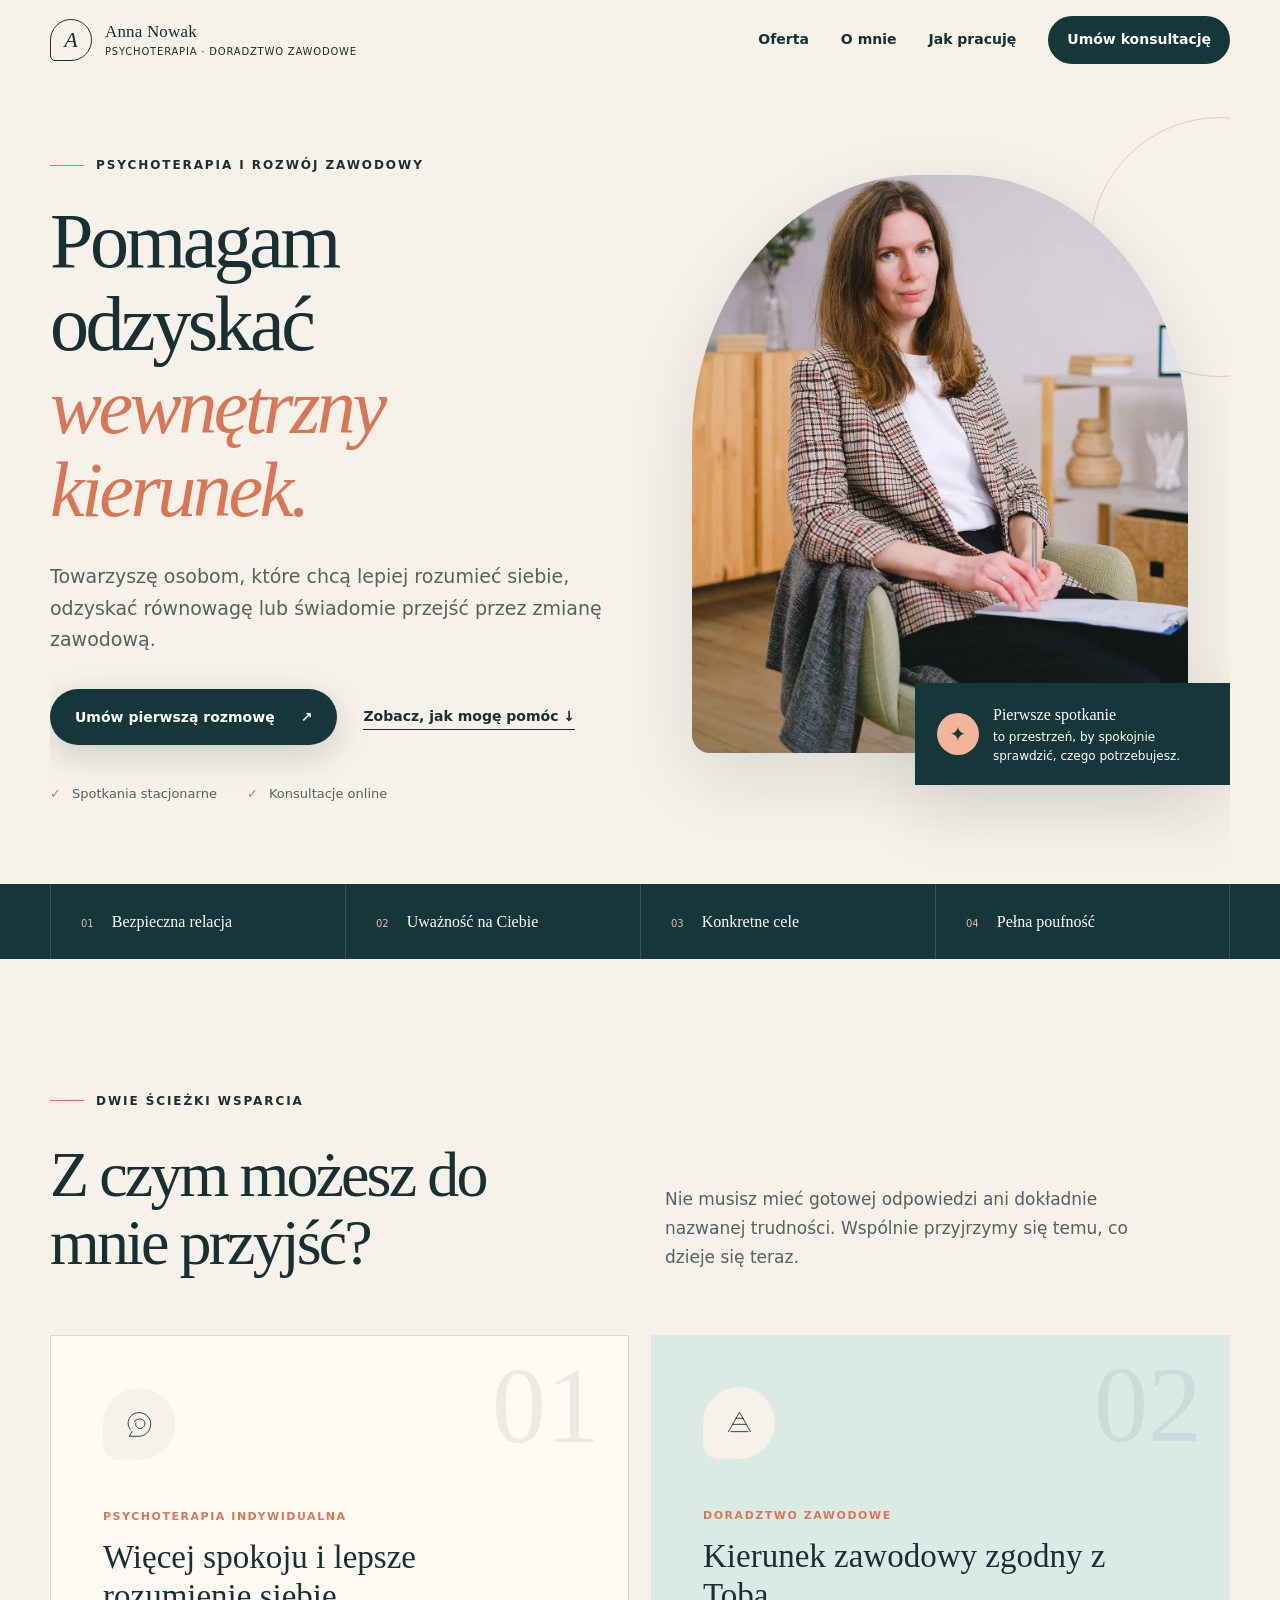
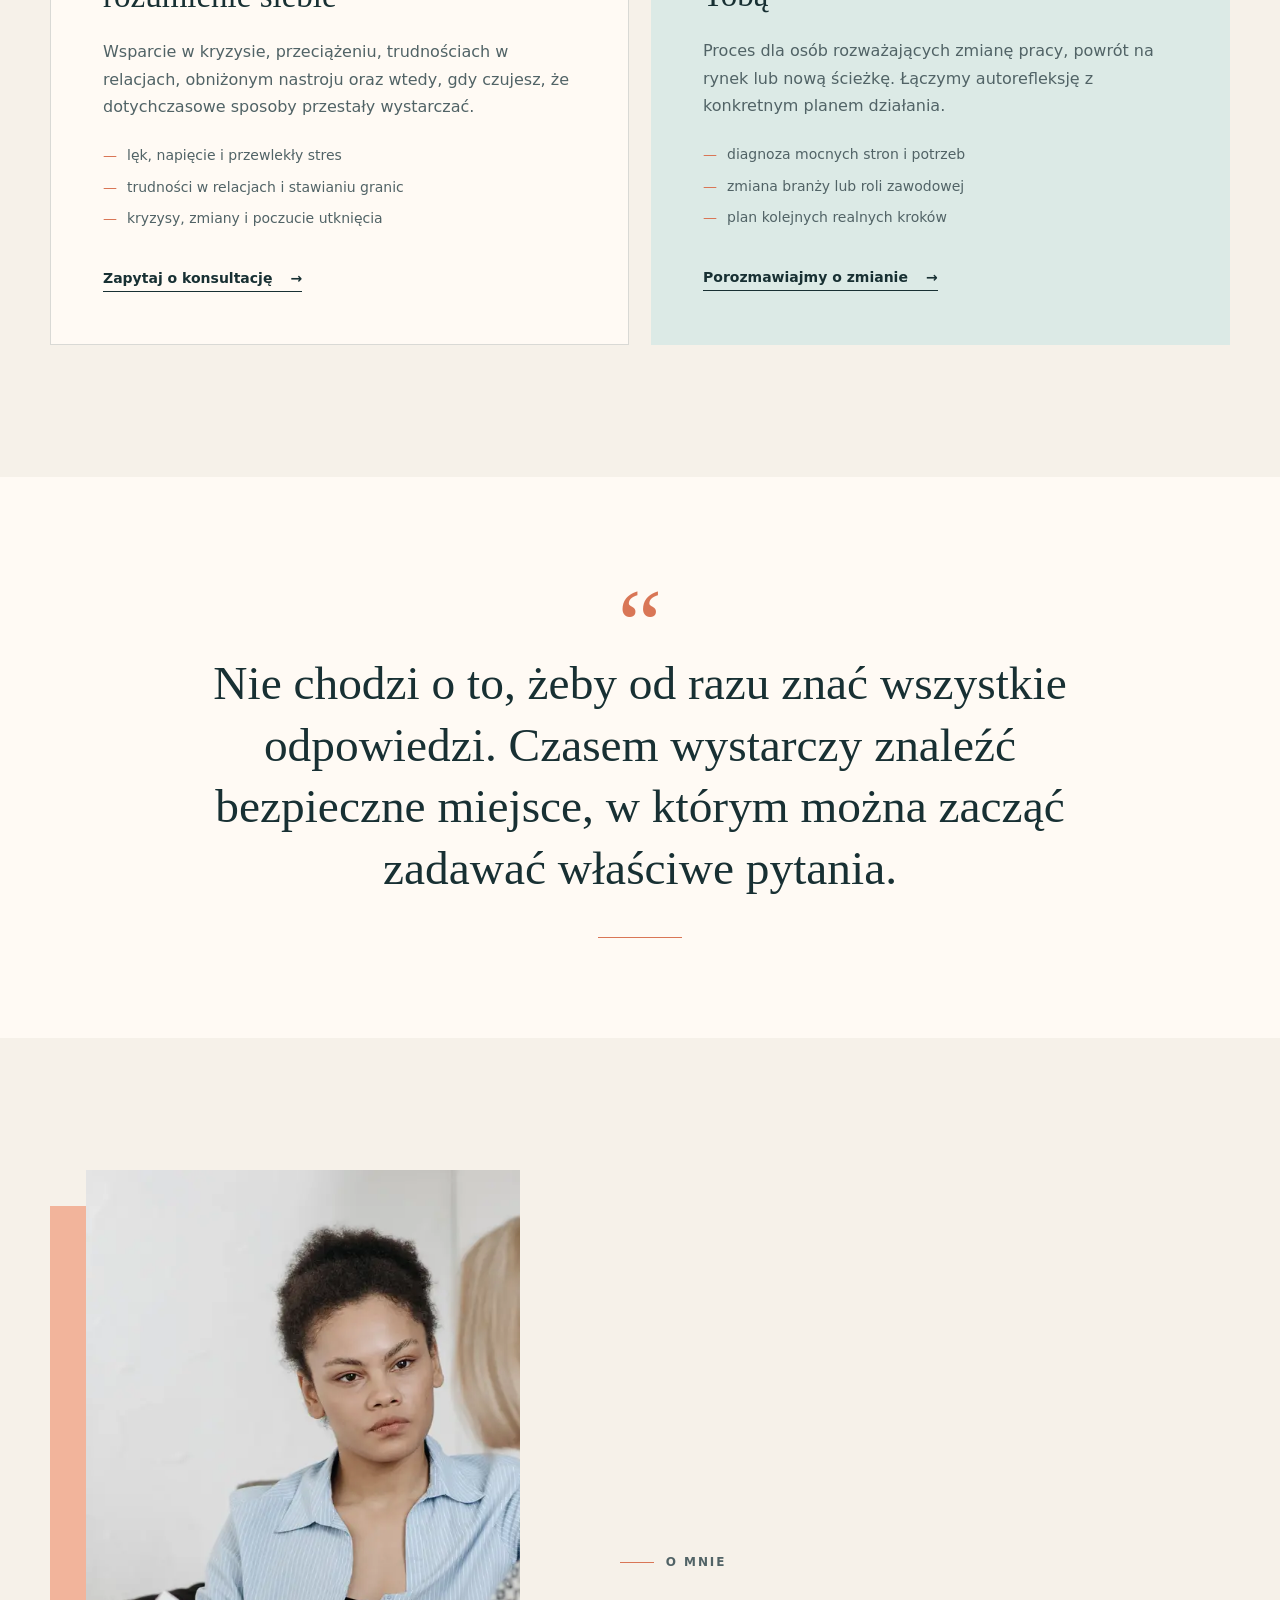
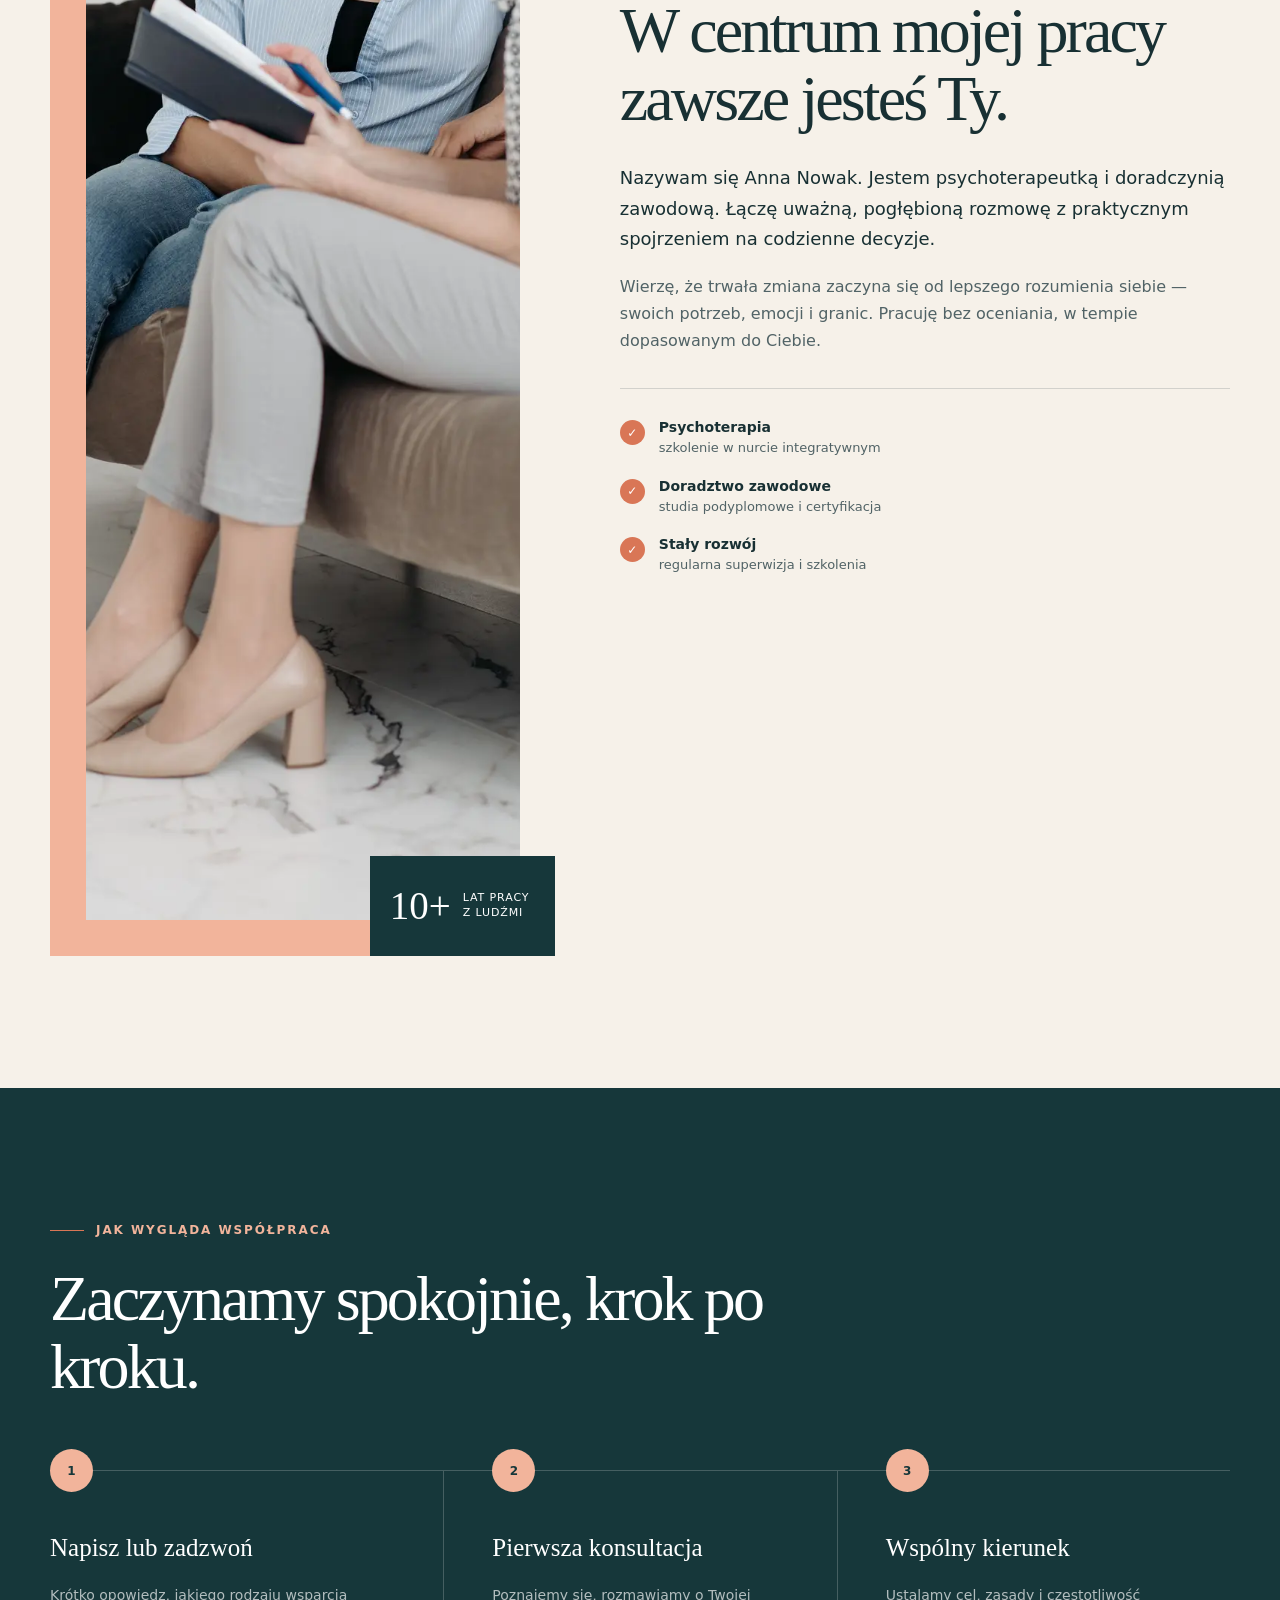
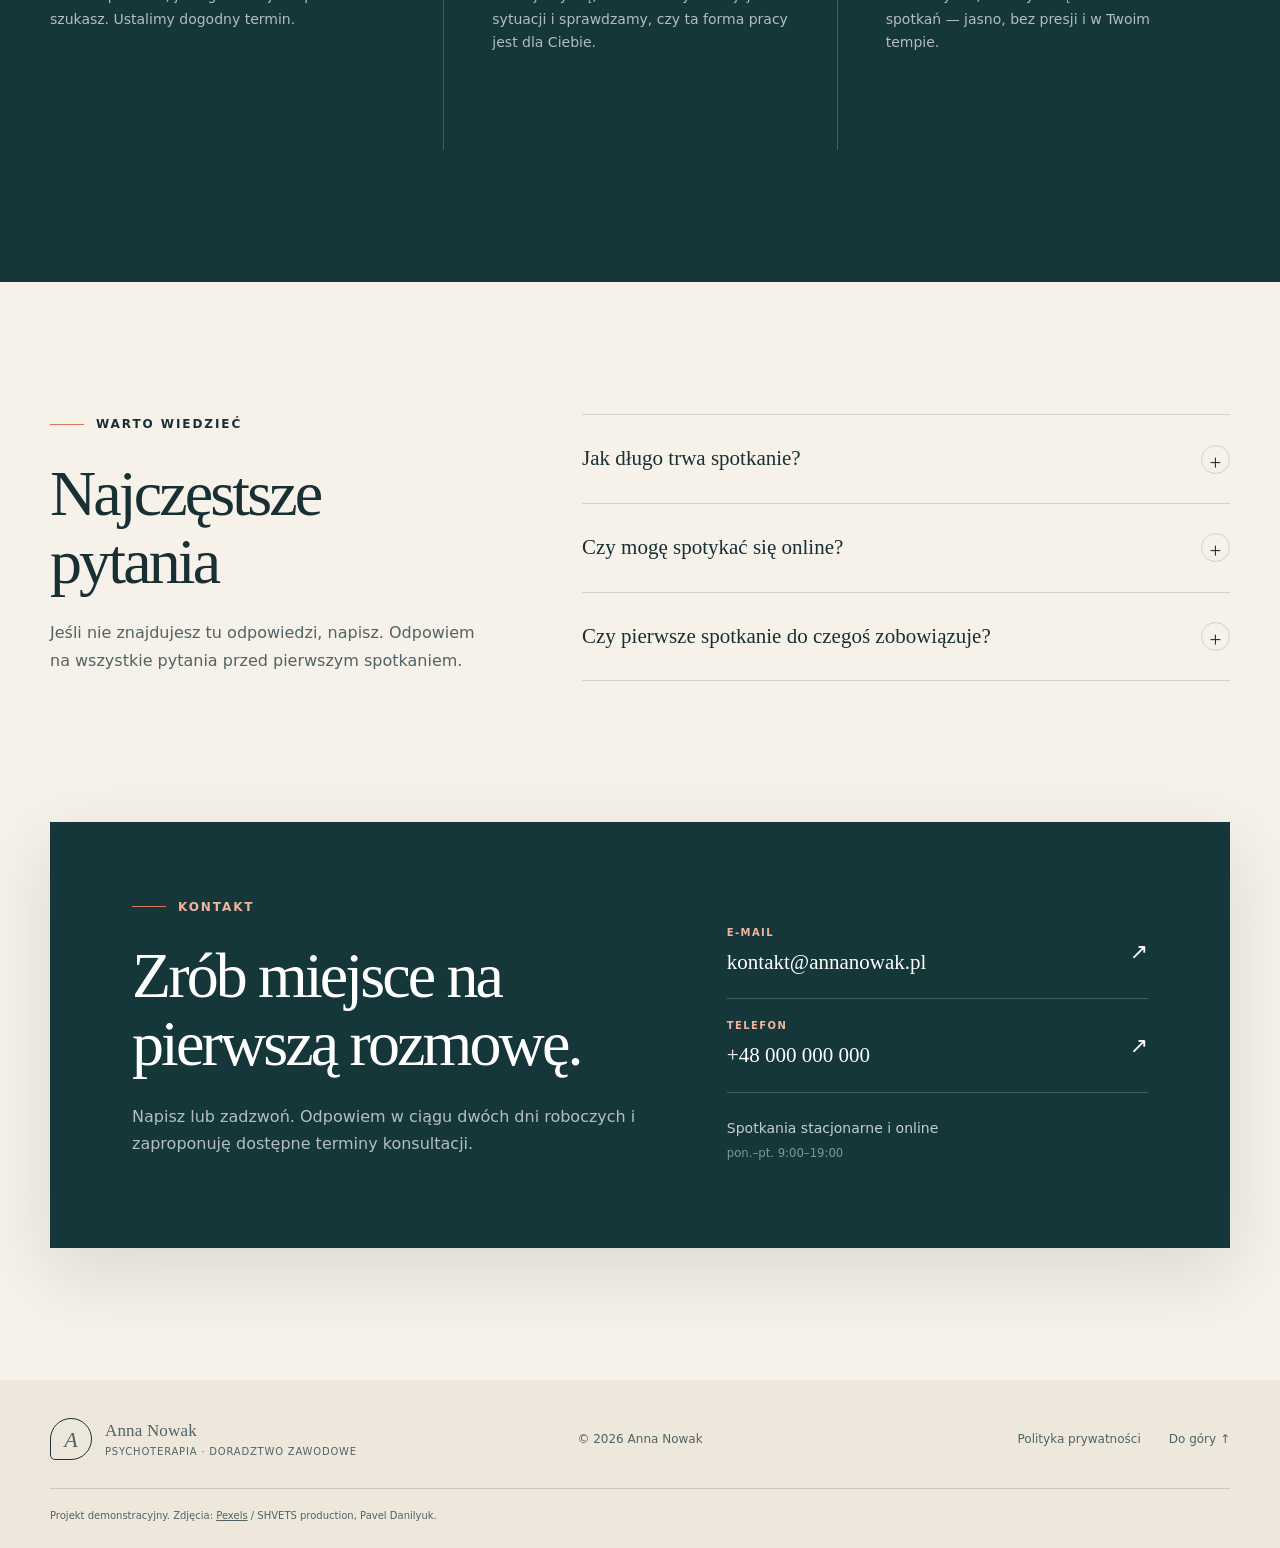
==== index.html @ 13d0cd7c "initial commit" ====
<!doctype html>
<html lang="pl">
<head>
  <meta charset="utf-8">
  <meta name="viewport" content="width=device-width, initial-scale=1">
  <meta name="description" content="Psychoterapia indywidualna i doradztwo zawodowe — bezpieczna przestrzeń do odzyskania równowagi i obrania własnego kierunku.">
  <meta name="theme-color" content="#16373a">
  <title>Anna Nowak — psychoterapia i doradztwo zawodowe</title>
  <link rel="icon" type="image/svg+xml" href="data:image/svg+xml,%3Csvg xmlns='http://www.w3.org/2000/svg' viewBox='0 0 32 32'%3E%3Crect width='32' height='32' rx='10' fill='%2316373a'/%3E%3Cpath d='M9 22c7 0 12-5 14-13 1 8-2 14-8 15-3 .5-5-1-6-2Z' fill='%23f4a785'/%3E%3Cpath d='M10 21c3-4 6-6 11-9' fill='none' stroke='%23fffaf3' stroke-width='1.6' stroke-linecap='round'/%3E%3C/svg%3E">
  <link rel="preload" href="assets/therapist.webp" as="image" type="image/webp">
  <link rel="stylesheet" href="styles.css">
  <script src="script.js" defer></script>
</head>
<body>
  <a class="skip-link" href="#main">Przejdź do treści</a>

  <header class="site-header" id="top">
    <div class="nav-wrap shell">
      <a class="brand" href="#top" aria-label="Anna Nowak — strona główna">
        <span class="brand-mark" aria-hidden="true">A</span>
        <span class="brand-copy"><strong>Anna Nowak</strong><small>psychoterapia · doradztwo zawodowe</small></span>
      </a>
      <button class="menu-toggle" type="button" aria-expanded="false" aria-controls="site-nav">
        <span></span><span></span><span></span><span class="sr-only">Otwórz menu</span>
      </button>
      <nav id="site-nav" class="site-nav" aria-label="Główna nawigacja">
        <a href="#oferta">Oferta</a>
        <a href="#o-mnie">O mnie</a>
        <a href="#wspolpraca">Jak pracuję</a>
        <a class="nav-cta" href="#kontakt">Umów konsultację</a>
      </nav>
    </div>
  </header>

  <main id="main">
    <section class="hero shell" aria-labelledby="hero-title">
      <div class="hero-copy reveal">
        <p class="eyebrow"><span></span> Psychoterapia i rozwój zawodowy</p>
        <h1 id="hero-title">Pomagam odzyskać <em>wewnętrzny kierunek.</em></h1>
        <p class="hero-lead">Towarzyszę osobom, które chcą lepiej rozumieć siebie, odzyskać równowagę lub świadomie przejść przez zmianę zawodową.</p>
        <div class="hero-actions">
          <a class="button button-primary" href="#kontakt">Umów pierwszą rozmowę <span aria-hidden="true">↗</span></a>
          <a class="text-link" href="#oferta">Zobacz, jak mogę pomóc <span aria-hidden="true">↓</span></a>
        </div>
        <ul class="hero-meta" aria-label="Formy spotkań">
          <li><span aria-hidden="true">✓</span> Spotkania stacjonarne</li>
          <li><span aria-hidden="true">✓</span> Konsultacje online</li>
        </ul>
      </div>

      <div class="hero-visual reveal reveal-delay">
        <div class="hero-image-frame">
          <img src="assets/therapist.webp" width="1050" height="1350" alt="Psychoterapeutka siedząca w jasnym, spokojnym gabinecie">
        </div>
        <div class="hero-note">
          <span class="note-icon" aria-hidden="true">✦</span>
          <p><strong>Pierwsze spotkanie</strong><br>to przestrzeń, by spokojnie sprawdzić, czego potrzebujesz.</p>
        </div>
        <span class="hero-orbit" aria-hidden="true"></span>
      </div>
    </section>

    <section class="trust-strip" aria-label="Najważniejsze wartości">
      <div class="shell trust-grid">
        <p><span>01</span> Bezpieczna relacja</p>
        <p><span>02</span> Uważność na Ciebie</p>
        <p><span>03</span> Konkretne cele</p>
        <p><span>04</span> Pełna poufność</p>
      </div>
    </section>

    <section class="services section shell" id="oferta" aria-labelledby="services-title">
      <div class="section-heading reveal">
        <p class="eyebrow"><span></span> Dwie ścieżki wsparcia</p>
        <h2 id="services-title">Z czym możesz do mnie przyjść?</h2>
        <p>Nie musisz mieć gotowej odpowiedzi ani dokładnie nazwanej trudności. Wspólnie przyjrzymy się temu, co dzieje się teraz.</p>
      </div>

      <div class="service-grid">
        <article class="service-card service-main reveal">
          <div class="service-number">01</div>
          <div class="service-icon" aria-hidden="true">
            <svg viewBox="0 0 64 64"><path d="M17 42c-5-6-5-15 0-21 6-8 18-9 26-3 7 5 9 14 6 22-3 8-10 13-19 13H15l5-8"/><path d="M24 29c2-5 11-6 15-2 4 5 1 12-5 13-5 1-10-4-8-9"/></svg>
          </div>
          <p class="card-kicker">Psychoterapia indywidualna</p>
          <h3>Więcej spokoju i lepsze rozumienie siebie</h3>
          <p>Wsparcie w kryzysie, przeciążeniu, trudnościach w relacjach, obniżonym nastroju oraz wtedy, gdy czujesz, że dotychczasowe sposoby przestały wystarczać.</p>
          <ul>
            <li>lęk, napięcie i przewlekły stres</li>
            <li>trudności w relacjach i stawianiu granic</li>
            <li>kryzysy, zmiany i poczucie utknięcia</li>
          </ul>
          <a href="#kontakt">Zapytaj o konsultację <span aria-hidden="true">→</span></a>
        </article>

        <article class="service-card service-accent reveal reveal-delay">
          <div class="service-number">02</div>
          <div class="service-icon" aria-hidden="true">
            <svg viewBox="0 0 64 64"><path d="M14 47 32 15l18 32"/><path d="M21 35h22M26 25h12M18 47h28"/></svg>
          </div>
          <p class="card-kicker">Doradztwo zawodowe</p>
          <h3>Kierunek zawodowy zgodny z Tobą</h3>
          <p>Proces dla osób rozważających zmianę pracy, powrót na rynek lub nową ścieżkę. Łączymy autorefleksję z konkretnym planem działania.</p>
          <ul>
            <li>diagnoza mocnych stron i potrzeb</li>
            <li>zmiana branży lub roli zawodowej</li>
            <li>plan kolejnych realnych kroków</li>
          </ul>
          <a href="#kontakt">Porozmawiajmy o zmianie <span aria-hidden="true">→</span></a>
        </article>
      </div>
    </section>

    <section class="quote-section">
      <div class="shell quote-wrap reveal">
        <span class="quote-mark" aria-hidden="true">“</span>
        <blockquote>Nie chodzi o to, żeby od razu znać wszystkie odpowiedzi. Czasem wystarczy znaleźć bezpieczne miejsce, w którym można zacząć zadawać właściwe pytania.</blockquote>
        <span class="line-art" aria-hidden="true"></span>
      </div>
    </section>

    <section class="about section shell" id="o-mnie" aria-labelledby="about-title">
      <div class="about-image reveal">
        <img src="assets/session.webp" width="1050" height="1350" loading="lazy" alt="Spokojna rozmowa podczas indywidualnej konsultacji">
        <div class="about-badge"><strong>10+</strong><span>lat pracy<br>z ludźmi</span></div>
      </div>
      <div class="about-copy reveal reveal-delay">
        <p class="eyebrow"><span></span> O mnie</p>
        <h2 id="about-title">W centrum mojej pracy zawsze jesteś Ty.</h2>
        <p class="lead">Nazywam się Anna Nowak. Jestem psychoterapeutką i doradczynią zawodową. Łączę uważną, pogłębioną rozmowę z praktycznym spojrzeniem na codzienne decyzje.</p>
        <p>Wierzę, że trwała zmiana zaczyna się od lepszego rozumienia siebie — swoich potrzeb, emocji i granic. Pracuję bez oceniania, w tempie dopasowanym do Ciebie.</p>
        <div class="credentials">
          <div><span aria-hidden="true">✓</span><p><strong>Psychoterapia</strong><br>szkolenie w nurcie integratywnym</p></div>
          <div><span aria-hidden="true">✓</span><p><strong>Doradztwo zawodowe</strong><br>studia podyplomowe i certyfikacja</p></div>
          <div><span aria-hidden="true">✓</span><p><strong>Stały rozwój</strong><br>regularna superwizja i szkolenia</p></div>
        </div>
      </div>
    </section>

    <section class="process section" id="wspolpraca" aria-labelledby="process-title">
      <div class="shell">
        <div class="section-heading process-heading reveal">
          <p class="eyebrow light"><span></span> Jak wygląda współpraca</p>
          <h2 id="process-title">Zaczynamy spokojnie, krok po kroku.</h2>
        </div>
        <ol class="process-grid">
          <li class="reveal"><span>1</span><h3>Napisz lub zadzwoń</h3><p>Krótko opowiedz, jakiego rodzaju wsparcia szukasz. Ustalimy dogodny termin.</p></li>
          <li class="reveal reveal-delay"><span>2</span><h3>Pierwsza konsultacja</h3><p>Poznajemy się, rozmawiamy o Twojej sytuacji i sprawdzamy, czy ta forma pracy jest dla Ciebie.</p></li>
          <li class="reveal reveal-delay-2"><span>3</span><h3>Wspólny kierunek</h3><p>Ustalamy cel, zasady i częstotliwość spotkań — jasno, bez presji i w Twoim tempie.</p></li>
        </ol>
      </div>
    </section>

    <section class="faq section shell" aria-labelledby="faq-title">
      <div class="faq-intro reveal">
        <p class="eyebrow"><span></span> Warto wiedzieć</p>
        <h2 id="faq-title">Najczęstsze pytania</h2>
        <p>Jeśli nie znajdujesz tu odpowiedzi, napisz. Odpowiem na wszystkie pytania przed pierwszym spotkaniem.</p>
      </div>
      <div class="faq-list reveal reveal-delay">
        <details>
          <summary>Jak długo trwa spotkanie?<span aria-hidden="true">+</span></summary>
          <p>Standardowa konsultacja trwa 50 minut. Spotkania z zakresu doradztwa zawodowego mogą trwać 50 lub 80 minut — zależnie od celu.</p>
        </details>
        <details>
          <summary>Czy mogę spotykać się online?<span aria-hidden="true">+</span></summary>
          <p>Tak. Prowadzę konsultacje online oraz stacjonarne. Formę wybierzemy tak, aby zapewniała Ci komfort i regularność.</p>
        </details>
        <details>
          <summary>Czy pierwsze spotkanie do czegoś zobowiązuje?<span aria-hidden="true">+</span></summary>
          <p>Nie. To okazja do poznania się, nazwania potrzeb i sprawdzenia, czy chcesz kontynuować współpracę.</p>
        </details>
      </div>
    </section>

    <section class="contact section" id="kontakt" aria-labelledby="contact-title">
      <div class="shell contact-card reveal">
        <div class="contact-copy">
          <p class="eyebrow light"><span></span> Kontakt</p>
          <h2 id="contact-title">Zrób miejsce na pierwszą rozmowę.</h2>
          <p>Napisz lub zadzwoń. Odpowiem w ciągu dwóch dni roboczych i zaproponuję dostępne terminy konsultacji.</p>
        </div>
        <div class="contact-links">
          <a href="mailto:kontakt@annanowak.pl"><span class="contact-label">E-mail</span><strong>kontakt@annanowak.pl</strong><span aria-hidden="true">↗</span></a>
          <a href="tel:+48000000000"><span class="contact-label">Telefon</span><strong>+48 000 000 000</strong><span aria-hidden="true">↗</span></a>
          <p>Spotkania stacjonarne i online<br><small>pon.–pt. 9:00–19:00</small></p>
        </div>
      </div>
    </section>
  </main>

  <footer class="site-footer">
    <div class="shell footer-grid">
      <div class="brand footer-brand">
        <span class="brand-mark" aria-hidden="true">A</span>
        <span class="brand-copy"><strong>Anna Nowak</strong><small>psychoterapia · doradztwo zawodowe</small></span>
      </div>
      <p>© <span id="year"></span> Anna Nowak</p>
      <div class="footer-links"><a href="#">Polityka prywatności</a><a href="#top">Do góry ↑</a></div>
    </div>
    <div class="shell photo-credit">Projekt demonstracyjny. Zdjęcia: <a href="https://www.pexels.com/" rel="noopener">Pexels</a> / SHVETS production, Pavel Danilyuk.</div>
  </footer>
</body>
</html>
---- styles.css ----
:root {
  --ink: #183033;
  --ink-soft: #516366;
  --forest: #16373a;
  --forest-2: #234b4d;
  --cream: #f6f1e9;
  --paper: #fffaf4;
  --mist: #dceae6;
  --coral: #d97656;
  --coral-soft: #f2b49b;
  --line: rgba(24, 48, 51, .16);
  --serif: Georgia, 'Times New Roman', serif;
  --sans: Inter, ui-sans-serif, system-ui, -apple-system, BlinkMacSystemFont, 'Segoe UI', sans-serif;
  --shadow: 0 24px 70px rgba(25, 52, 54, .12);
}

* { box-sizing: border-box; }
html { scroll-behavior: smooth; scroll-padding-top: 92px; }
body { margin: 0; color: var(--ink); background: var(--cream); font-family: var(--sans); font-size: 16px; line-height: 1.7; -webkit-font-smoothing: antialiased; }
img { display: block; max-width: 100%; }
a { color: inherit; }
button, a { -webkit-tap-highlight-color: transparent; }
.shell { width: min(1180px, calc(100% - 48px)); margin-inline: auto; }
.section { padding-block: 132px; }
.sr-only { position: absolute; width: 1px; height: 1px; padding: 0; margin: -1px; overflow: hidden; clip: rect(0,0,0,0); white-space: nowrap; border: 0; }
.skip-link { position: fixed; z-index: 999; top: 10px; left: 10px; transform: translateY(-150%); padding: 12px 18px; background: var(--paper); border-radius: 8px; }
.skip-link:focus { transform: none; }

.site-header { position: fixed; inset: 0 0 auto; z-index: 50; padding: 16px 0; transition: .25s ease; }
.site-header.scrolled { background: rgba(246, 241, 233, .92); box-shadow: 0 1px 0 var(--line); backdrop-filter: blur(16px); }
.nav-wrap { display: flex; align-items: center; justify-content: space-between; gap: 28px; }
.brand { display: inline-flex; align-items: center; gap: 13px; text-decoration: none; line-height: 1.15; }
.brand-mark { display: grid; place-items: center; width: 42px; height: 42px; border: 1px solid var(--forest); border-radius: 50% 50% 50% 12%; font-family: var(--serif); font-size: 22px; font-style: italic; }
.brand-copy { display: grid; gap: 5px; }
.brand-copy strong { font-family: var(--serif); font-size: 17px; font-weight: 500; letter-spacing: .01em; }
.brand-copy small { font-size: 10px; letter-spacing: .08em; text-transform: uppercase; }
.site-nav { display: flex; align-items: center; gap: 32px; }
.site-nav a { font-size: 14px; font-weight: 600; text-decoration: none; }
.site-nav a:not(.nav-cta) { position: relative; }
.site-nav a:not(.nav-cta)::after { content: ''; position: absolute; inset: auto 0 -5px; height: 1px; background: var(--forest); transform: scaleX(0); transform-origin: right; transition: transform .25s; }
.site-nav a:hover::after, .site-nav a:focus-visible::after { transform: scaleX(1); transform-origin: left; }
.nav-cta { padding: 12px 19px; color: white; background: var(--forest); border-radius: 999px; transition: .2s; }
.nav-cta:hover { background: var(--coral); transform: translateY(-1px); }
.menu-toggle { display: none; width: 44px; height: 44px; padding: 11px; border: 0; background: transparent; }
.menu-toggle > span:not(.sr-only) { display: block; height: 1.5px; margin: 5px 0; background: var(--ink); transition: .25s; }

.hero { min-height: 800px; padding-top: 155px; padding-bottom: 78px; display: grid; grid-template-columns: 1.02fr .98fr; align-items: center; gap: 82px; overflow: hidden; }
.eyebrow { display: flex; align-items: center; gap: 12px; margin: 0 0 25px; font-size: 12px; font-weight: 700; letter-spacing: .16em; text-transform: uppercase; }
.eyebrow > span { width: 34px; height: 1px; background: var(--coral); }
.hero h1, h2 { margin: 0; font-family: var(--serif); font-weight: 400; line-height: 1.06; letter-spacing: -.045em; }
.hero h1 { max-width: 670px; font-size: clamp(54px, 6.1vw, 86px); }
.hero h1 em { color: var(--coral); font-weight: 400; }
.hero-lead { max-width: 620px; margin: 30px 0 34px; color: var(--ink-soft); font-size: 19px; line-height: 1.65; }
.hero-actions { display: flex; align-items: center; flex-wrap: wrap; gap: 26px; }
.button { display: inline-flex; align-items: center; justify-content: center; gap: 26px; min-height: 56px; padding: 0 25px; border-radius: 999px; font-size: 14px; font-weight: 700; text-decoration: none; transition: .25s; }
.button-primary { color: white; background: var(--forest); box-shadow: 0 10px 32px rgba(22,55,58,.18); }
.button-primary:hover, .button-primary:focus-visible { background: var(--coral); transform: translateY(-2px); }
.text-link { font-size: 14px; font-weight: 700; text-decoration: none; border-bottom: 1px solid currentColor; }
.hero-meta { display: flex; flex-wrap: wrap; gap: 20px 30px; margin: 38px 0 0; padding: 0; color: var(--ink-soft); list-style: none; font-size: 13px; }
.hero-meta span { margin-right: 7px; color: var(--coral); font-weight: 800; }
.hero-visual { position: relative; min-height: 610px; }
.hero-image-frame { position: absolute; inset: 0 42px 32px 0; overflow: hidden; border-radius: 46% 46% 18px 18px; box-shadow: var(--shadow); }
.hero-image-frame::after { content: ''; position: absolute; inset: 0; background: linear-gradient(180deg, transparent 68%, rgba(22,55,58,.18)); }
.hero-image-frame img { width: 100%; height: 100%; object-fit: cover; object-position: center 31%; }
.hero-note { position: absolute; z-index: 2; right: 0; bottom: 0; display: flex; align-items: center; gap: 14px; width: min(315px, 78%); padding: 20px 22px; color: white; background: var(--forest); box-shadow: var(--shadow); }
.hero-note p { margin: 0; font-size: 12px; line-height: 1.55; }
.hero-note strong { font-family: var(--serif); font-size: 16px; font-weight: 500; }
.note-icon { display: grid; flex: 0 0 auto; place-items: center; width: 42px; height: 42px; color: var(--forest); background: var(--coral-soft); border-radius: 50%; font-size: 20px; }
.hero-orbit { position: absolute; z-index: -1; right: -120px; top: -58px; width: 260px; height: 260px; border: 1px solid rgba(217,118,86,.35); border-radius: 50%; }

.trust-strip { color: white; background: var(--forest); }
.trust-grid { display: grid; grid-template-columns: repeat(4, 1fr); }
.trust-grid p { margin: 0; padding: 24px 30px; border-left: 1px solid rgba(255,255,255,.14); font-family: var(--serif); font-size: 16px; }
.trust-grid p:last-child { border-right: 1px solid rgba(255,255,255,.14); }
.trust-grid span { margin-right: 14px; color: var(--coral-soft); font-family: var(--sans); font-size: 10px; }

.section-heading { display: grid; grid-template-columns: 1fr 1fr; gap: 50px; align-items: end; margin-bottom: 58px; }
.section-heading .eyebrow { grid-column: 1 / -1; margin-bottom: -20px; }
h2 { font-size: clamp(42px, 5vw, 66px); }
.section-heading > p:last-child { max-width: 510px; margin: 0 0 5px; color: var(--ink-soft); font-size: 17px; }
.service-grid { display: grid; grid-template-columns: 1fr 1fr; gap: 22px; }
.service-card { position: relative; min-height: 570px; padding: 52px; overflow: hidden; }
.service-main { background: var(--paper); border: 1px solid var(--line); }
.service-accent { background: var(--mist); }
.service-number { position: absolute; right: 28px; top: 16px; color: rgba(22,55,58,.08); font-family: var(--serif); font-size: 108px; line-height: 1; }
.service-icon { display: grid; place-items: center; width: 72px; height: 72px; margin-bottom: 48px; background: var(--cream); border-radius: 50% 50% 50% 16px; }
.service-icon svg { width: 39px; height: 39px; fill: none; stroke: var(--forest); stroke-width: 1.5; stroke-linecap: round; stroke-linejoin: round; }
.card-kicker { margin: 0 0 12px; color: var(--coral); font-size: 11px; font-weight: 800; letter-spacing: .14em; text-transform: uppercase; }
.service-card h3 { max-width: 440px; margin: 0 0 22px; font-family: var(--serif); font-size: 33px; font-weight: 400; line-height: 1.18; }
.service-card > p:not(.card-kicker) { max-width: 500px; margin: 0 0 24px; color: var(--ink-soft); }
.service-card ul { display: grid; gap: 8px; margin: 0 0 33px; padding: 0; color: var(--ink-soft); list-style: none; font-size: 14px; }
.service-card li::before { content: '—'; margin-right: 10px; color: var(--coral); }
.service-card > a { display: inline-flex; gap: 18px; align-items: center; font-size: 14px; font-weight: 800; text-decoration: none; border-bottom: 1px solid currentColor; }

.quote-section { padding: 100px 0; background: var(--paper); }
.quote-wrap { position: relative; padding: 0 10%; text-align: center; }
.quote-mark { display: block; height: 62px; color: var(--coral); font-family: var(--serif); font-size: 100px; line-height: .95; }
.quote-wrap blockquote { max-width: 900px; margin: 14px auto 0; font-family: var(--serif); font-size: clamp(30px, 3.7vw, 49px); line-height: 1.3; }
.line-art { display: block; width: 84px; height: 1px; margin: 38px auto 0; background: var(--coral); }

.about { display: grid; grid-template-columns: .87fr 1.13fr; gap: 100px; align-items: center; }
.about-image { position: relative; padding: 0 0 36px 36px; }
.about-image::before { content: ''; position: absolute; inset: 36px 36px 0 0; background: var(--coral-soft); }
.about-image img { position: relative; width: 100%; aspect-ratio: 4 / 5.25; object-fit: cover; object-position: center; }
.about-badge { position: absolute; right: -35px; bottom: 0; display: flex; align-items: center; gap: 12px; min-width: 185px; padding: 17px 20px; color: white; background: var(--forest); }
.about-badge strong { font-family: var(--serif); font-size: 39px; font-weight: 400; }
.about-badge span { font-size: 11px; line-height: 1.35; text-transform: uppercase; letter-spacing: .08em; }
.about-copy h2 { max-width: 650px; margin-bottom: 30px; }
.about-copy > p { color: var(--ink-soft); }
.about-copy .lead { color: var(--ink); font-size: 18px; }
.credentials { display: grid; gap: 18px; margin-top: 34px; padding-top: 28px; border-top: 1px solid var(--line); }
.credentials > div { display: flex; gap: 14px; align-items: flex-start; }
.credentials span { display: grid; place-items: center; flex: 0 0 auto; width: 25px; height: 25px; margin-top: 3px; color: white; background: var(--coral); border-radius: 50%; font-size: 12px; }
.credentials p { margin: 0; color: var(--ink-soft); font-size: 13px; line-height: 1.5; }
.credentials strong { color: var(--ink); font-size: 14px; }

.process { color: white; background: var(--forest); }
.eyebrow.light { color: var(--coral-soft); }
.process-heading { display: block; max-width: 720px; margin-bottom: 70px; }
.process-heading .eyebrow { margin-bottom: 24px; }
.process-grid { display: grid; grid-template-columns: repeat(3, 1fr); margin: 0; padding: 0; list-style: none; counter-reset: process; }
.process-grid li { min-height: 280px; padding: 0 48px 0 0; border-top: 1px solid rgba(255,255,255,.2); }
.process-grid li + li { padding-left: 48px; border-left: 1px solid rgba(255,255,255,.2); }
.process-grid span { display: grid; place-items: center; width: 43px; height: 43px; margin: -22px 0 35px; color: var(--forest); background: var(--coral-soft); border-radius: 50%; font-size: 12px; font-weight: 800; }
.process-grid h3 { margin: 0 0 14px; font-family: var(--serif); font-size: 25px; font-weight: 400; }
.process-grid p { max-width: 300px; margin: 0; color: rgba(255,255,255,.67); font-size: 14px; }

.faq { display: grid; grid-template-columns: .8fr 1.2fr; gap: 100px; }
.faq-intro h2 { margin-bottom: 24px; }
.faq-intro > p:last-child { color: var(--ink-soft); }
.faq-list { border-top: 1px solid var(--line); }
.faq-list details { border-bottom: 1px solid var(--line); }
.faq-list summary { display: flex; align-items: center; justify-content: space-between; gap: 20px; padding: 26px 0; cursor: pointer; list-style: none; font-family: var(--serif); font-size: 21px; }
.faq-list summary::-webkit-details-marker { display: none; }
.faq-list summary span { display: grid; place-items: center; flex: 0 0 auto; width: 29px; height: 29px; border: 1px solid var(--line); border-radius: 50%; transition: transform .2s; }
.faq-list details[open] summary span { transform: rotate(45deg); background: var(--coral); color: white; border-color: var(--coral); }
.faq-list details p { max-width: 650px; margin: -5px 50px 25px 0; color: var(--ink-soft); font-size: 14px; }

.contact { padding-top: 0; }
.contact-card { display: grid; grid-template-columns: 1.1fr .9fr; gap: 80px; padding: 75px 82px; color: white; background: var(--forest); box-shadow: var(--shadow); }
.contact-copy h2 { max-width: 620px; margin-bottom: 25px; }
.contact-copy > p:last-child { max-width: 570px; color: rgba(255,255,255,.68); }
.contact-links { display: flex; flex-direction: column; justify-content: center; }
.contact-links > a { display: grid; grid-template-columns: 1fr auto; gap: 4px 15px; align-items: center; padding: 18px 0; text-decoration: none; border-bottom: 1px solid rgba(255,255,255,.2); }
.contact-label { grid-column: 1; color: var(--coral-soft); font-size: 10px; font-weight: 800; letter-spacing: .14em; text-transform: uppercase; }
.contact-links strong { font-family: var(--serif); font-size: 21px; font-weight: 400; }
.contact-links > a > span:last-child { grid-column: 2; grid-row: 1 / 3; font-size: 22px; }
.contact-links > p { margin: 24px 0 0; color: rgba(255,255,255,.75); font-size: 14px; }
.contact-links small { color: rgba(255,255,255,.47); }

.site-footer { padding: 38px 0 24px; color: var(--ink-soft); background: #eee7dc; }
.footer-grid { display: grid; grid-template-columns: 1fr auto 1fr; align-items: center; gap: 30px; }
.footer-grid > p { margin: 0; font-size: 12px; }
.footer-links { justify-self: end; display: flex; gap: 28px; font-size: 12px; }
.footer-links a { text-decoration: none; }
.photo-credit { margin-top: 28px; padding-top: 18px; border-top: 1px solid var(--line); font-size: 10px; }

.reveal { opacity: 0; transform: translateY(24px); transition: opacity .75s ease, transform .75s ease; }
.reveal.visible { opacity: 1; transform: none; }
.reveal-delay { transition-delay: .12s; }
.reveal-delay-2 { transition-delay: .24s; }

@media (prefers-reduced-motion: reduce) {
  html { scroll-behavior: auto; }
  *, *::before, *::after { animation-duration: .01ms !important; transition-duration: .01ms !important; }
  .reveal { opacity: 1; transform: none; }
}

@media (max-width: 960px) {
  .shell { width: min(100% - 36px, 760px); }
  .section { padding-block: 95px; }
  .menu-toggle { display: block; }
  .menu-toggle[aria-expanded="true"] > span:nth-child(1) { transform: translateY(6.5px) rotate(45deg); }
  .menu-toggle[aria-expanded="true"] > span:nth-child(2) { opacity: 0; }
  .menu-toggle[aria-expanded="true"] > span:nth-child(3) { transform: translateY(-6.5px) rotate(-45deg); }
  .site-nav { position: absolute; inset: 74px 18px auto; display: none; padding: 22px; background: var(--paper); box-shadow: var(--shadow); border: 1px solid var(--line); }
  .site-nav.open { display: grid; }
  .site-nav a { padding: 8px; }
  .nav-cta { margin-top: 4px; text-align: center; }
  .hero { grid-template-columns: 1fr; min-height: auto; padding-top: 145px; gap: 60px; }
  .hero-copy { max-width: 720px; }
  .hero-visual { min-height: 660px; }
  .section-heading { grid-template-columns: 1fr; gap: 25px; }
  .section-heading .eyebrow { margin-bottom: 0; }
  .service-grid { grid-template-columns: 1fr; }
  .about { grid-template-columns: .85fr 1.15fr; gap: 55px; }
  .about-badge { right: -15px; }
  .process-grid { gap: 0; }
  .process-grid li, .process-grid li + li { padding-right: 28px; padding-left: 28px; }
  .process-grid li:first-child { padding-left: 0; }
  .faq { grid-template-columns: 1fr; gap: 55px; }
  .contact-card { gap: 45px; padding: 60px 48px; }
}

@media (max-width: 680px) {
  .shell { width: min(100% - 30px, 560px); }
  .section { padding-block: 76px; }
  .site-header { padding: 11px 0; }
  .brand-copy small { display: none; }
  .hero { padding-top: 120px; padding-bottom: 60px; gap: 42px; }
  .hero h1 { font-size: clamp(48px, 15vw, 66px); }
  .hero-lead { font-size: 17px; }
  .hero-actions { align-items: flex-start; flex-direction: column; gap: 20px; }
  .button { width: 100%; }
  .hero-visual { min-height: 500px; }
  .hero-image-frame { inset: 0 18px 30px 0; }
  .hero-note { width: 88%; padding: 16px; }
  .trust-grid { grid-template-columns: 1fr 1fr; }
  .trust-grid p { padding: 18px 14px; font-size: 14px; border-bottom: 1px solid rgba(255,255,255,.14); }
  h2 { font-size: 43px; }
  .service-card { min-height: auto; padding: 38px 28px; }
  .service-number { font-size: 80px; }
  .service-icon { margin-bottom: 35px; }
  .quote-section { padding: 75px 0; }
  .quote-wrap { padding: 0 3%; }
  .quote-wrap blockquote { font-size: 29px; }
  .about { grid-template-columns: 1fr; gap: 65px; }
  .about-image { margin-right: 20px; padding: 0 0 25px 25px; }
  .about-badge { right: -18px; }
  .process-grid { grid-template-columns: 1fr; gap: 52px; }
  .process-grid li, .process-grid li + li { min-height: 0; padding: 0 0 0 42px; border-top: 0; border-left: 1px solid rgba(255,255,255,.2); }
  .process-grid span { margin: 0 0 20px -64px; }
  .process-grid h3, .process-grid p { margin-left: 0; }
  .contact-card { grid-template-columns: 1fr; padding: 45px 25px; }
  .contact-links strong { font-size: 18px; }
  .footer-grid { grid-template-columns: 1fr auto; }
  .footer-grid > p { display: none; }
  .footer-brand .brand-copy small { display: block; }
  .footer-links a:first-child { display: none; }
}
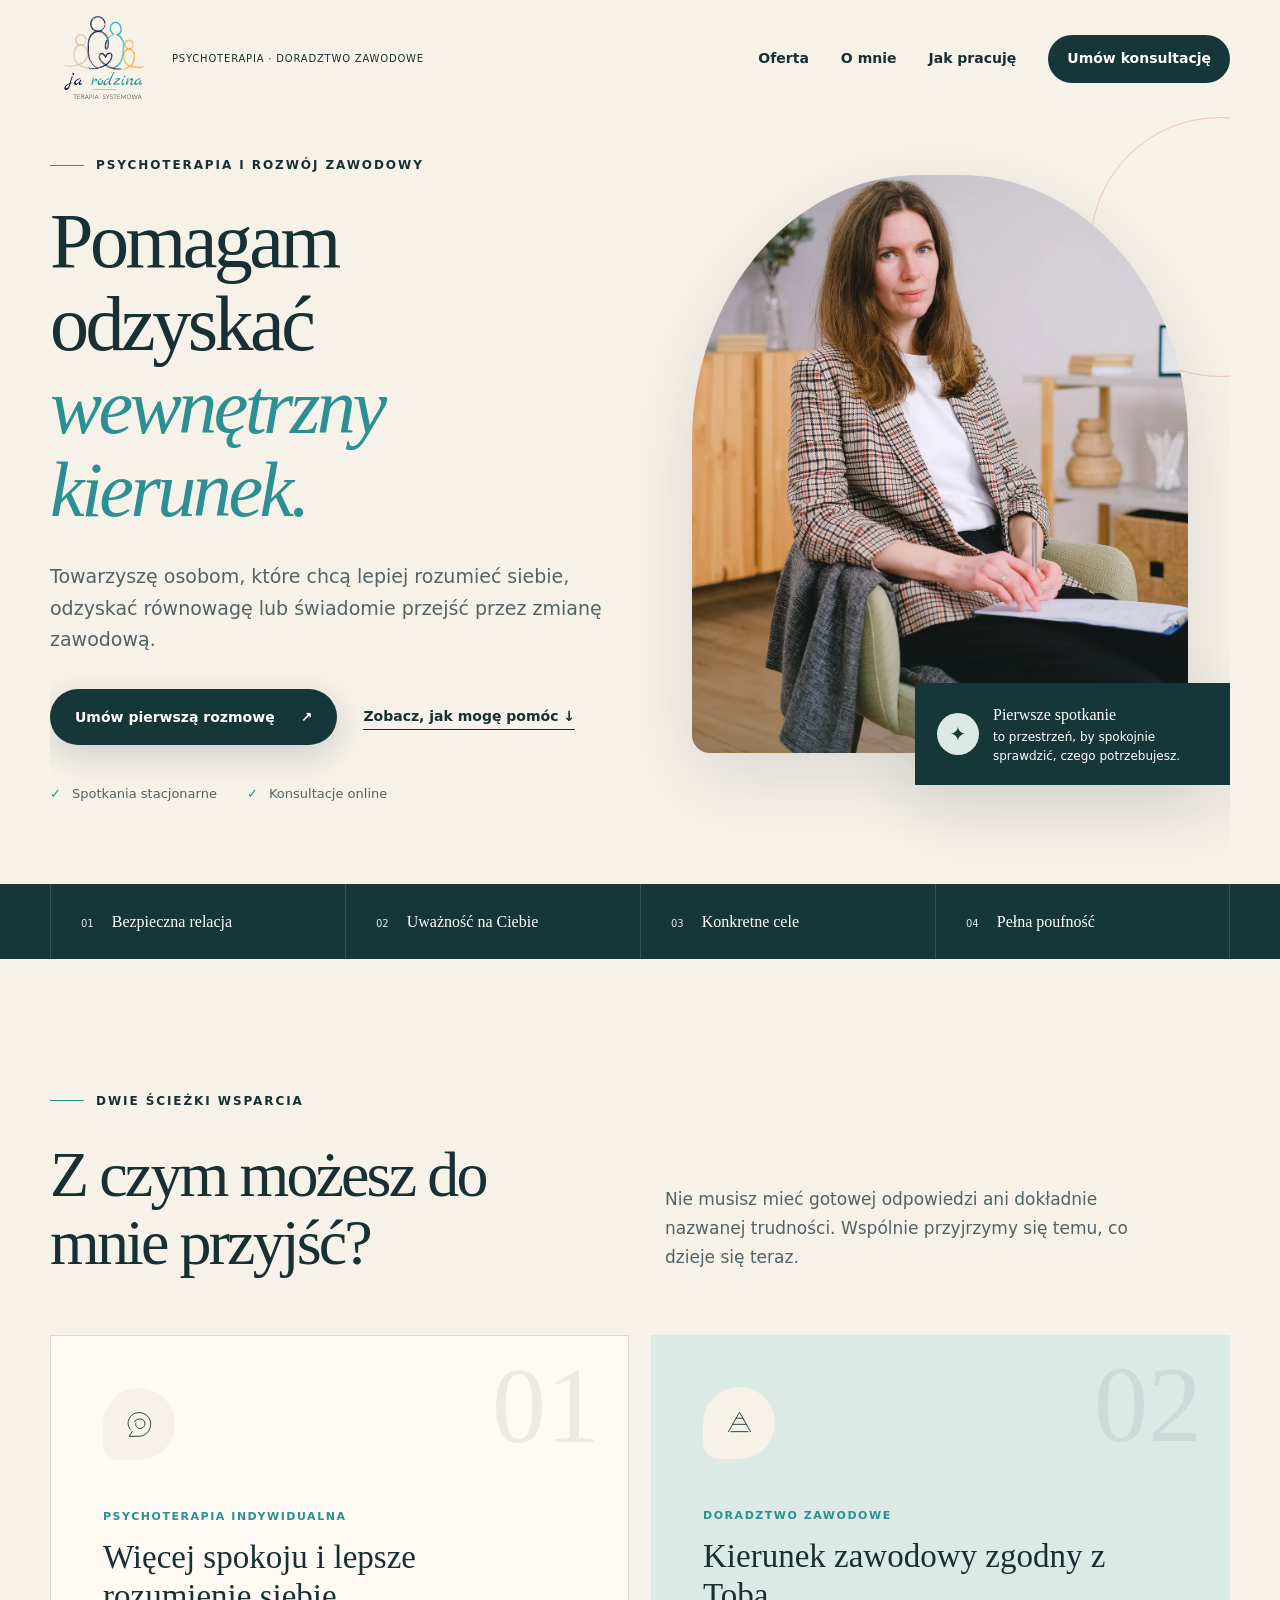
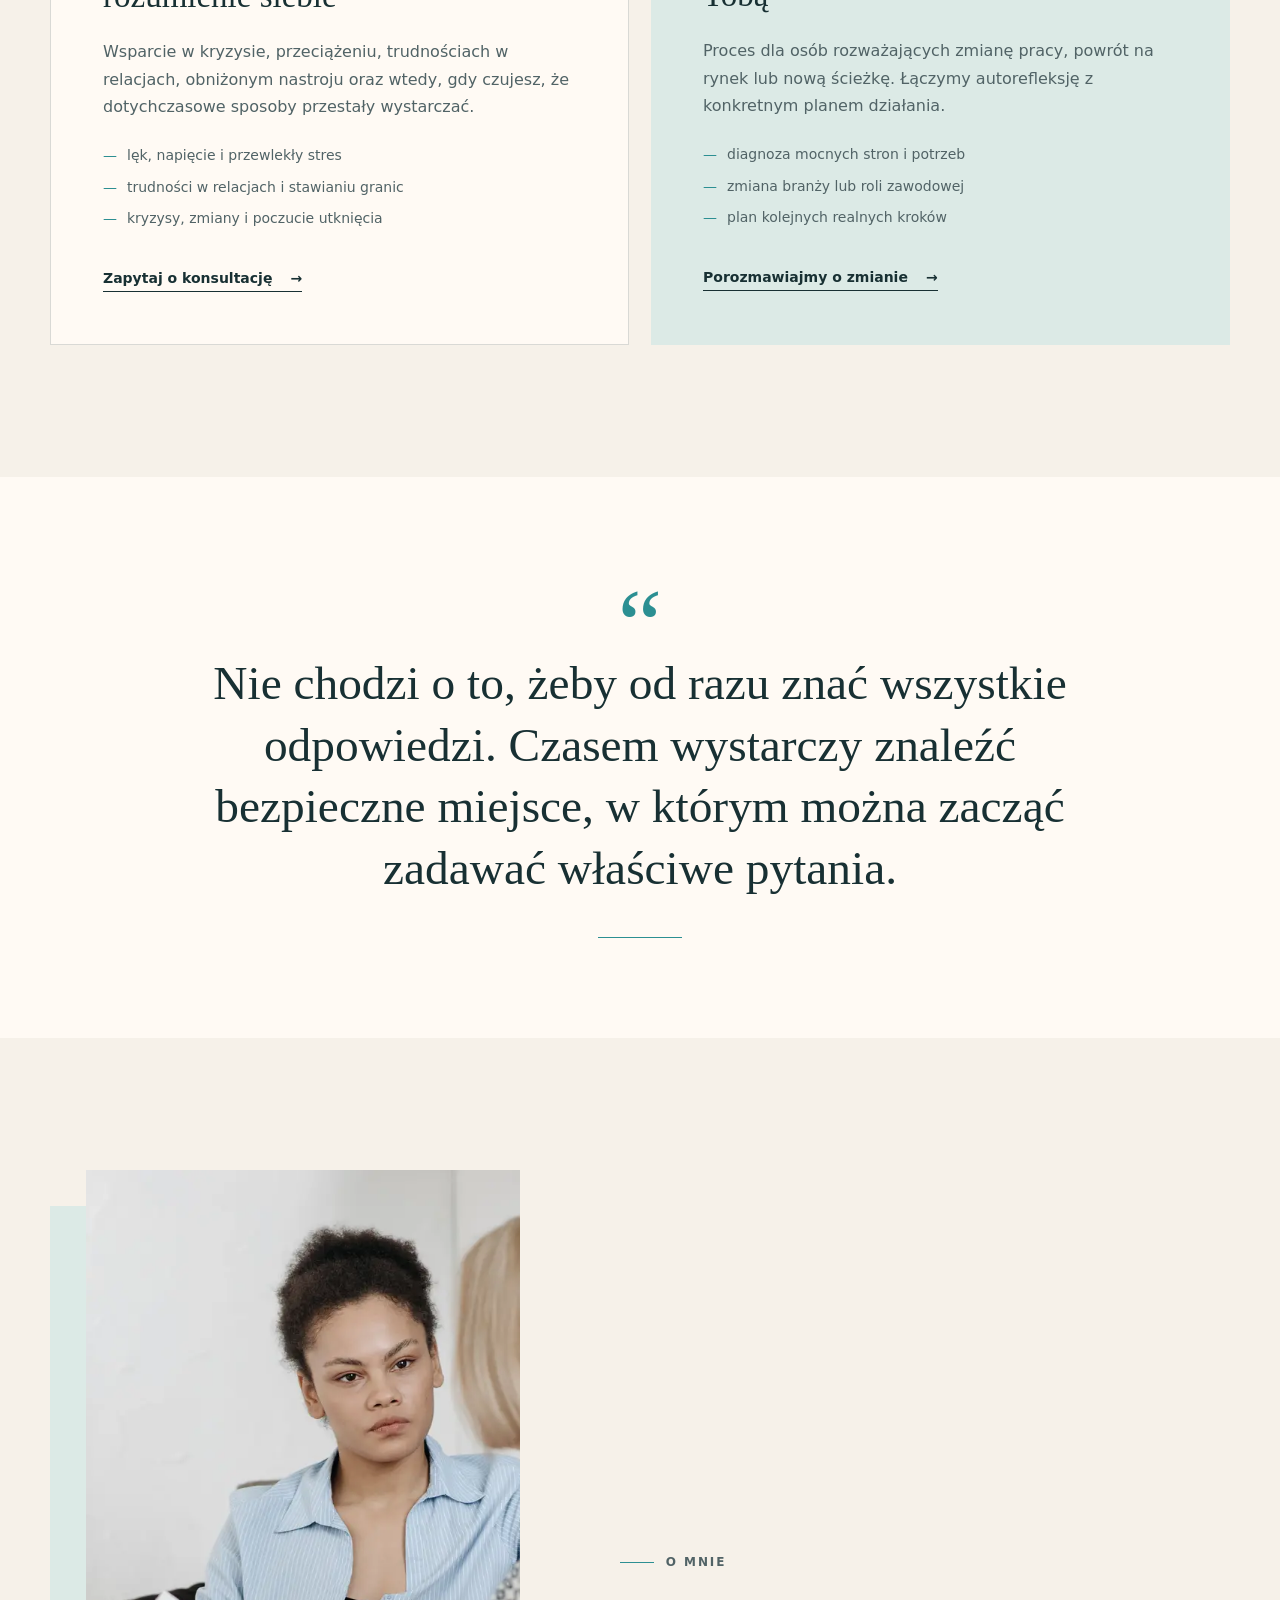
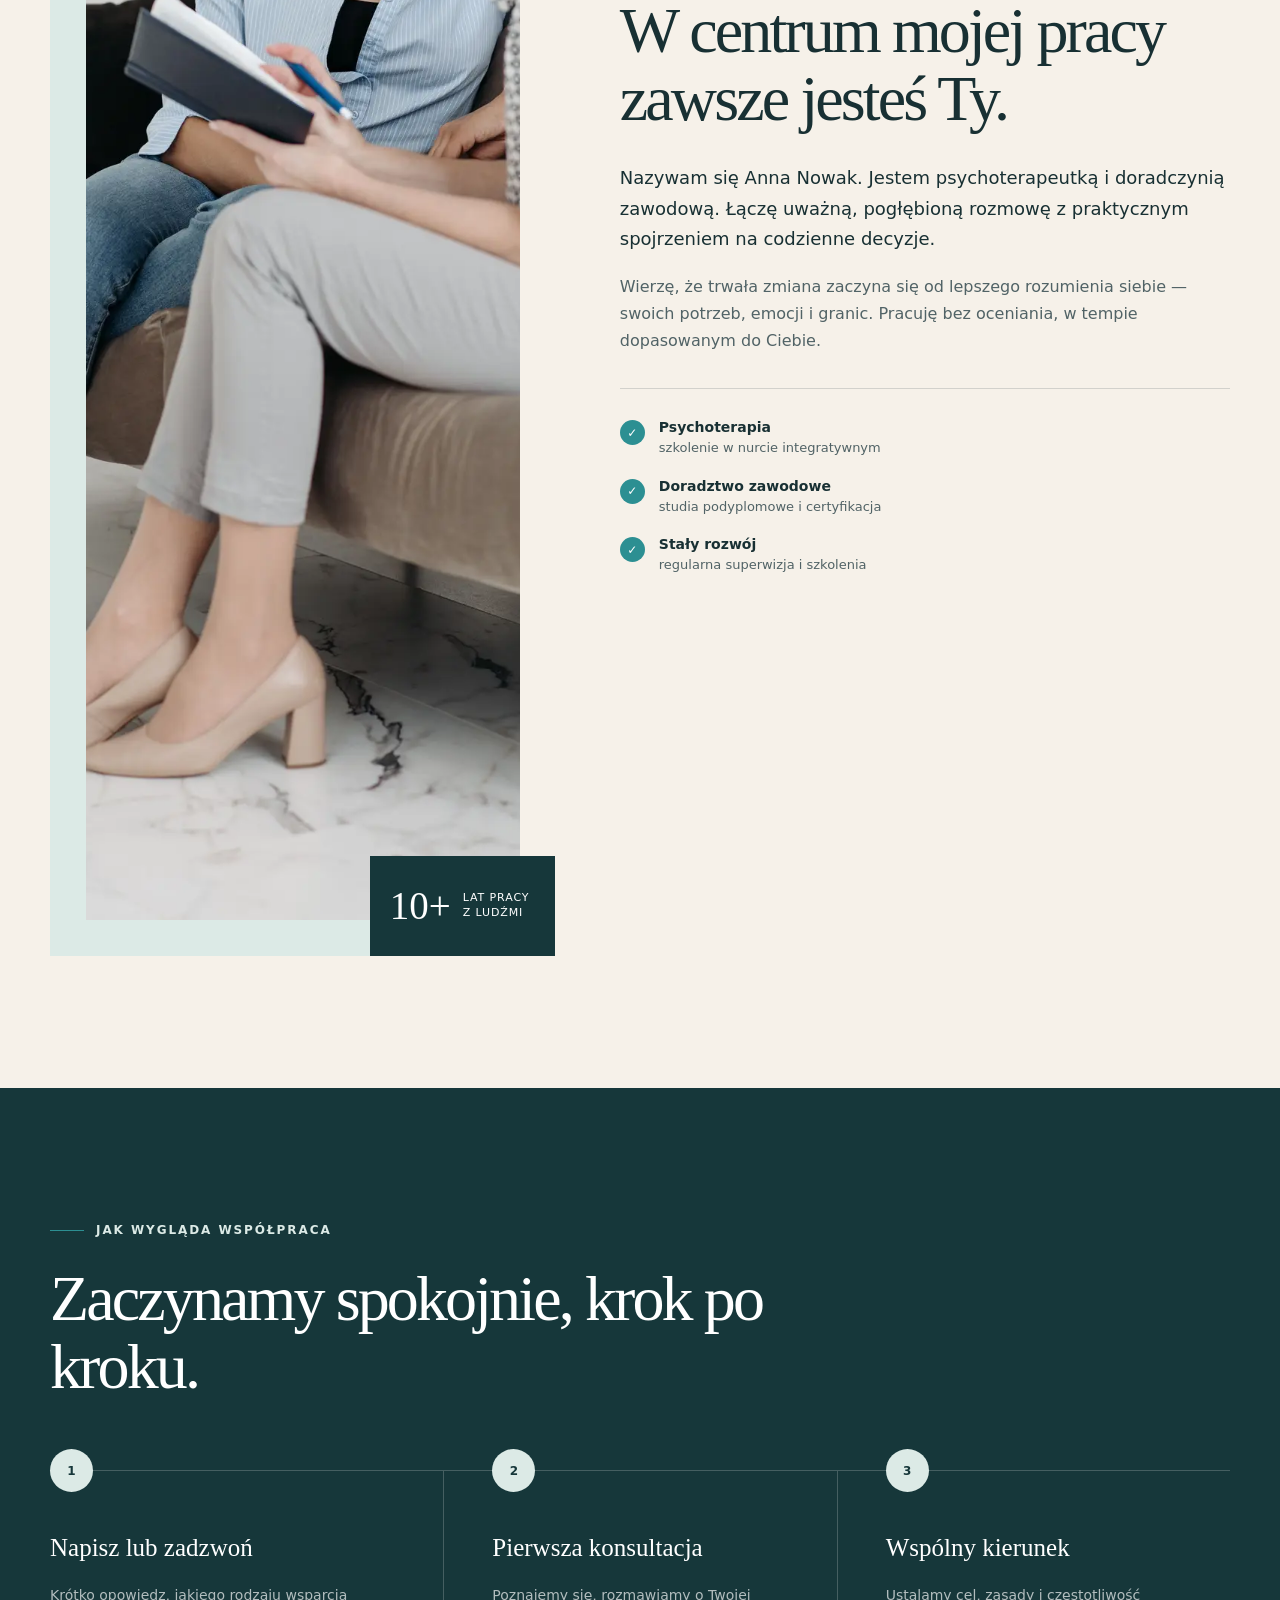
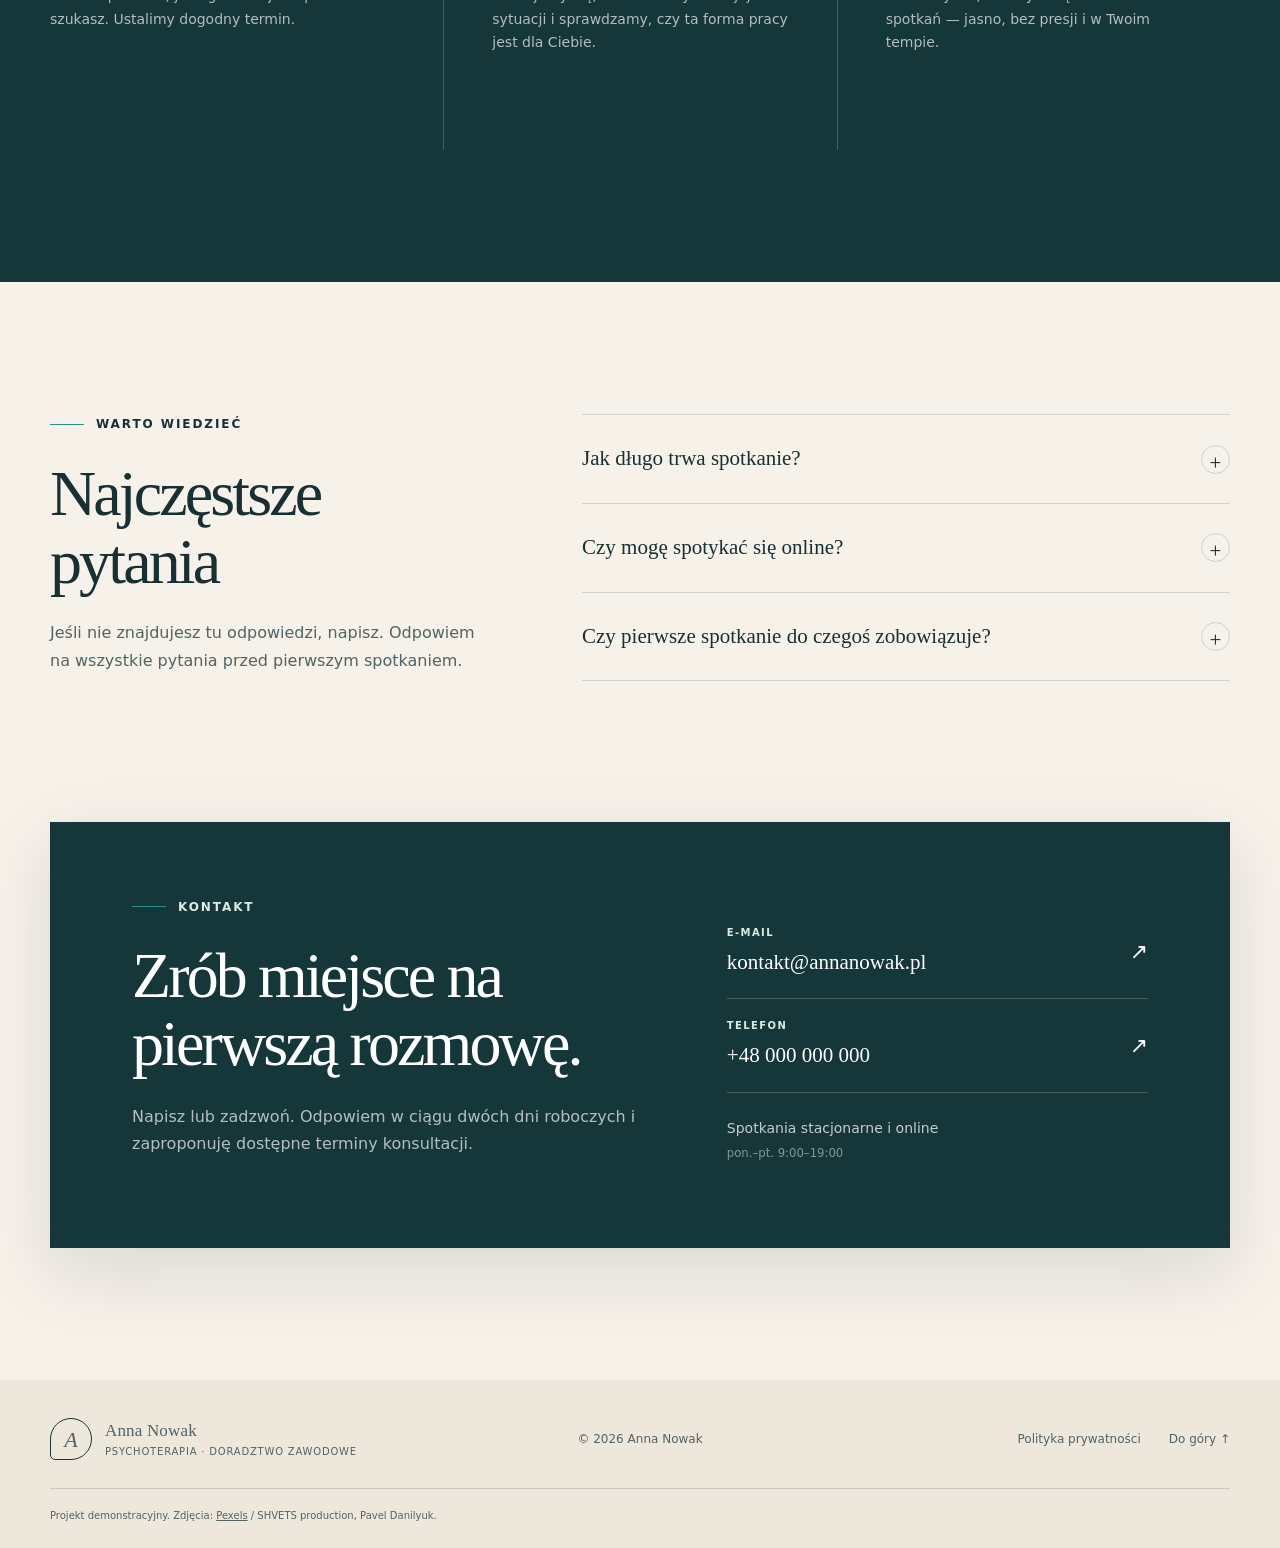
==== commit 7a484138: "logo, favicon, stylowanie" ====
--- a/index.html
+++ b/index.html
@@ -1,204 +1,281 @@
 <!doctype html>
 <html lang="pl">
-<head>
-  <meta charset="utf-8">
-  <meta name="viewport" content="width=device-width, initial-scale=1">
-  <meta name="description" content="Psychoterapia indywidualna i doradztwo zawodowe — bezpieczna przestrzeń do odzyskania równowagi i obrania własnego kierunku.">
-  <meta name="theme-color" content="#16373a">
-  <title>Anna Nowak — psychoterapia i doradztwo zawodowe</title>
-  <link rel="icon" type="image/svg+xml" href="data:image/svg+xml,%3Csvg xmlns='http://www.w3.org/2000/svg' viewBox='0 0 32 32'%3E%3Crect width='32' height='32' rx='10' fill='%2316373a'/%3E%3Cpath d='M9 22c7 0 12-5 14-13 1 8-2 14-8 15-3 .5-5-1-6-2Z' fill='%23f4a785'/%3E%3Cpath d='M10 21c3-4 6-6 11-9' fill='none' stroke='%23fffaf3' stroke-width='1.6' stroke-linecap='round'/%3E%3C/svg%3E">
-  <link rel="preload" href="assets/therapist.webp" as="image" type="image/webp">
-  <link rel="stylesheet" href="styles.css">
-  <script src="script.js" defer></script>
-</head>
-<body>
-  <a class="skip-link" href="#main">Przejdź do treści</a>
-
-  <header class="site-header" id="top">
-    <div class="nav-wrap shell">
-      <a class="brand" href="#top" aria-label="Anna Nowak — strona główna">
-        <span class="brand-mark" aria-hidden="true">A</span>
-        <span class="brand-copy"><strong>Anna Nowak</strong><small>psychoterapia · doradztwo zawodowe</small></span>
-      </a>
-      <button class="menu-toggle" type="button" aria-expanded="false" aria-controls="site-nav">
-        <span></span><span></span><span></span><span class="sr-only">Otwórz menu</span>
-      </button>
-      <nav id="site-nav" class="site-nav" aria-label="Główna nawigacja">
-        <a href="#oferta">Oferta</a>
-        <a href="#o-mnie">O mnie</a>
-        <a href="#wspolpraca">Jak pracuję</a>
-        <a class="nav-cta" href="#kontakt">Umów konsultację</a>
-      </nav>
-    </div>
-  </header>
-
-  <main id="main">
-    <section class="hero shell" aria-labelledby="hero-title">
-      <div class="hero-copy reveal">
-        <p class="eyebrow"><span></span> Psychoterapia i rozwój zawodowy</p>
-        <h1 id="hero-title">Pomagam odzyskać <em>wewnętrzny kierunek.</em></h1>
-        <p class="hero-lead">Towarzyszę osobom, które chcą lepiej rozumieć siebie, odzyskać równowagę lub świadomie przejść przez zmianę zawodową.</p>
-        <div class="hero-actions">
-          <a class="button button-primary" href="#kontakt">Umów pierwszą rozmowę <span aria-hidden="true">↗</span></a>
-          <a class="text-link" href="#oferta">Zobacz, jak mogę pomóc <span aria-hidden="true">↓</span></a>
-        </div>
-        <ul class="hero-meta" aria-label="Formy spotkań">
-          <li><span aria-hidden="true">✓</span> Spotkania stacjonarne</li>
-          <li><span aria-hidden="true">✓</span> Konsultacje online</li>
-        </ul>
+  <head>
+    <meta charset="utf-8" />
+    <meta name="viewport" content="width=device-width, initial-scale=1" />
+    <meta
+      name="description"
+      content="Psychoterapia indywidualna i doradztwo zawodowe — bezpieczna przestrzeń do odzyskania równowagi i obrania własnego kierunku." />
+    <meta name="theme-color" content="#16373a" />
+    <title>Ja rodzina — psychoterapia i doradztwo zawodowe</title>
+    <link rel="icon" type="image/svg+xml" href="assets/favicon.svg" />
+    <link rel="preload" href="assets/therapist.webp" as="image" type="image/webp" />
+    <link rel="stylesheet" href="styles.css" />
+    <script src="script.js" defer></script>
+  </head>
+  <body>
+    <a class="skip-link" href="#main">Przejdź do treści</a>
+
+    <header class="site-header" id="top">
+      <div class="nav-wrap shell">
+        <a class="brand" href="#top" aria-label="Anna Nowak — strona główna">
+          <img src="assets/logo.svg" alt="Ja rodzina" />
+
+          <span class="brand-copy"><small>psychoterapia · doradztwo zawodowe</small></span>
+        </a>
+        <button class="menu-toggle" type="button" aria-expanded="false" aria-controls="site-nav">
+          <span></span><span></span><span></span><span class="sr-only">Otwórz menu</span>
+        </button>
+        <nav id="site-nav" class="site-nav" aria-label="Główna nawigacja">
+          <a href="#oferta">Oferta</a>
+          <a href="#o-mnie">O mnie</a>
+          <a href="#wspolpraca">Jak pracuję</a>
+          <a class="nav-cta" href="#kontakt">Umów konsultację</a>
+        </nav>
       </div>
-
-      <div class="hero-visual reveal reveal-delay">
-        <div class="hero-image-frame">
-          <img src="assets/therapist.webp" width="1050" height="1350" alt="Psychoterapeutka siedząca w jasnym, spokojnym gabinecie">
-        </div>
-        <div class="hero-note">
-          <span class="note-icon" aria-hidden="true">✦</span>
-          <p><strong>Pierwsze spotkanie</strong><br>to przestrzeń, by spokojnie sprawdzić, czego potrzebujesz.</p>
-        </div>
-        <span class="hero-orbit" aria-hidden="true"></span>
+    </header>
+
+    <main id="main">
+      <section class="hero shell" aria-labelledby="hero-title">
+        <div class="hero-copy reveal">
+          <p class="eyebrow"><span></span> Psychoterapia i rozwój zawodowy</p>
+          <h1 id="hero-title">Pomagam odzyskać <em>wewnętrzny kierunek.</em></h1>
+          <p class="hero-lead">
+            Towarzyszę osobom, które chcą lepiej rozumieć siebie, odzyskać równowagę lub świadomie przejść przez zmianę
+            zawodową.
+          </p>
+          <div class="hero-actions">
+            <a class="button button-primary" href="#kontakt">Umów pierwszą rozmowę <span aria-hidden="true">↗</span></a>
+            <a class="text-link" href="#oferta">Zobacz, jak mogę pomóc <span aria-hidden="true">↓</span></a>
+          </div>
+          <ul class="hero-meta" aria-label="Formy spotkań">
+            <li><span aria-hidden="true">✓</span> Spotkania stacjonarne</li>
+            <li><span aria-hidden="true">✓</span> Konsultacje online</li>
+          </ul>
+        </div>
+
+        <div class="hero-visual reveal reveal-delay">
+          <div class="hero-image-frame">
+            <img
+              src="assets/therapist.webp"
+              width="1050"
+              height="1350"
+              alt="Psychoterapeutka siedząca w jasnym, spokojnym gabinecie" />
+          </div>
+          <div class="hero-note">
+            <span class="note-icon" aria-hidden="true">✦</span>
+            <p><strong>Pierwsze spotkanie</strong><br />to przestrzeń, by spokojnie sprawdzić, czego potrzebujesz.</p>
+          </div>
+          <span class="hero-orbit" aria-hidden="true"></span>
+        </div>
+      </section>
+
+      <section class="trust-strip" aria-label="Najważniejsze wartości">
+        <div class="shell trust-grid">
+          <p><span>01</span> Bezpieczna relacja</p>
+          <p><span>02</span> Uważność na Ciebie</p>
+          <p><span>03</span> Konkretne cele</p>
+          <p><span>04</span> Pełna poufność</p>
+        </div>
+      </section>
+
+      <section class="services section shell" id="oferta" aria-labelledby="services-title">
+        <div class="section-heading reveal">
+          <p class="eyebrow"><span></span> Dwie ścieżki wsparcia</p>
+          <h2 id="services-title">Z czym możesz do mnie przyjść?</h2>
+          <p>
+            Nie musisz mieć gotowej odpowiedzi ani dokładnie nazwanej trudności. Wspólnie przyjrzymy się temu, co dzieje
+            się teraz.
+          </p>
+        </div>
+
+        <div class="service-grid">
+          <article class="service-card service-main reveal">
+            <div class="service-number">01</div>
+            <div class="service-icon" aria-hidden="true">
+              <svg viewBox="0 0 64 64">
+                <path d="M17 42c-5-6-5-15 0-21 6-8 18-9 26-3 7 5 9 14 6 22-3 8-10 13-19 13H15l5-8" />
+                <path d="M24 29c2-5 11-6 15-2 4 5 1 12-5 13-5 1-10-4-8-9" />
+              </svg>
+            </div>
+            <p class="card-kicker">Psychoterapia indywidualna</p>
+            <h3>Więcej spokoju i lepsze rozumienie siebie</h3>
+            <p>
+              Wsparcie w kryzysie, przeciążeniu, trudnościach w relacjach, obniżonym nastroju oraz wtedy, gdy czujesz,
+              że dotychczasowe sposoby przestały wystarczać.
+            </p>
+            <ul>
+              <li>lęk, napięcie i przewlekły stres</li>
+              <li>trudności w relacjach i stawianiu granic</li>
+              <li>kryzysy, zmiany i poczucie utknięcia</li>
+            </ul>
+            <a href="#kontakt">Zapytaj o konsultację <span aria-hidden="true">→</span></a>
+          </article>
+
+          <article class="service-card service-accent reveal reveal-delay">
+            <div class="service-number">02</div>
+            <div class="service-icon" aria-hidden="true">
+              <svg viewBox="0 0 64 64">
+                <path d="M14 47 32 15l18 32" />
+                <path d="M21 35h22M26 25h12M18 47h28" />
+              </svg>
+            </div>
+            <p class="card-kicker">Doradztwo zawodowe</p>
+            <h3>Kierunek zawodowy zgodny z Tobą</h3>
+            <p>
+              Proces dla osób rozważających zmianę pracy, powrót na rynek lub nową ścieżkę. Łączymy autorefleksję z
+              konkretnym planem działania.
+            </p>
+            <ul>
+              <li>diagnoza mocnych stron i potrzeb</li>
+              <li>zmiana branży lub roli zawodowej</li>
+              <li>plan kolejnych realnych kroków</li>
+            </ul>
+            <a href="#kontakt">Porozmawiajmy o zmianie <span aria-hidden="true">→</span></a>
+          </article>
+        </div>
+      </section>
+
+      <section class="quote-section">
+        <div class="shell quote-wrap reveal">
+          <span class="quote-mark" aria-hidden="true">“</span>
+          <blockquote>
+            Nie chodzi o to, żeby od razu znać wszystkie odpowiedzi. Czasem wystarczy znaleźć bezpieczne miejsce, w
+            którym można zacząć zadawać właściwe pytania.
+          </blockquote>
+          <span class="line-art" aria-hidden="true"></span>
+        </div>
+      </section>
+
+      <section class="about section shell" id="o-mnie" aria-labelledby="about-title">
+        <div class="about-image reveal">
+          <img
+            src="assets/session.webp"
+            width="1050"
+            height="1350"
+            loading="lazy"
+            alt="Spokojna rozmowa podczas indywidualnej konsultacji" />
+          <div class="about-badge">
+            <strong>10+</strong><span>lat pracy<br />z ludźmi</span>
+          </div>
+        </div>
+        <div class="about-copy reveal reveal-delay">
+          <p class="eyebrow"><span></span> O mnie</p>
+          <h2 id="about-title">W centrum mojej pracy zawsze jesteś Ty.</h2>
+          <p class="lead">
+            Nazywam się Anna Nowak. Jestem psychoterapeutką i doradczynią zawodową. Łączę uważną, pogłębioną rozmowę z
+            praktycznym spojrzeniem na codzienne decyzje.
+          </p>
+          <p>
+            Wierzę, że trwała zmiana zaczyna się od lepszego rozumienia siebie — swoich potrzeb, emocji i granic.
+            Pracuję bez oceniania, w tempie dopasowanym do Ciebie.
+          </p>
+          <div class="credentials">
+            <div>
+              <span aria-hidden="true">✓</span>
+              <p><strong>Psychoterapia</strong><br />szkolenie w nurcie integratywnym</p>
+            </div>
+            <div>
+              <span aria-hidden="true">✓</span>
+              <p><strong>Doradztwo zawodowe</strong><br />studia podyplomowe i certyfikacja</p>
+            </div>
+            <div>
+              <span aria-hidden="true">✓</span>
+              <p><strong>Stały rozwój</strong><br />regularna superwizja i szkolenia</p>
+            </div>
+          </div>
+        </div>
+      </section>
+
+      <section class="process section" id="wspolpraca" aria-labelledby="process-title">
+        <div class="shell">
+          <div class="section-heading process-heading reveal">
+            <p class="eyebrow light"><span></span> Jak wygląda współpraca</p>
+            <h2 id="process-title">Zaczynamy spokojnie, krok po kroku.</h2>
+          </div>
+          <ol class="process-grid">
+            <li class="reveal">
+              <span>1</span>
+              <h3>Napisz lub zadzwoń</h3>
+              <p>Krótko opowiedz, jakiego rodzaju wsparcia szukasz. Ustalimy dogodny termin.</p>
+            </li>
+            <li class="reveal reveal-delay">
+              <span>2</span>
+              <h3>Pierwsza konsultacja</h3>
+              <p>Poznajemy się, rozmawiamy o Twojej sytuacji i sprawdzamy, czy ta forma pracy jest dla Ciebie.</p>
+            </li>
+            <li class="reveal reveal-delay-2">
+              <span>3</span>
+              <h3>Wspólny kierunek</h3>
+              <p>Ustalamy cel, zasady i częstotliwość spotkań — jasno, bez presji i w Twoim tempie.</p>
+            </li>
+          </ol>
+        </div>
+      </section>
+
+      <section class="faq section shell" aria-labelledby="faq-title">
+        <div class="faq-intro reveal">
+          <p class="eyebrow"><span></span> Warto wiedzieć</p>
+          <h2 id="faq-title">Najczęstsze pytania</h2>
+          <p>Jeśli nie znajdujesz tu odpowiedzi, napisz. Odpowiem na wszystkie pytania przed pierwszym spotkaniem.</p>
+        </div>
+        <div class="faq-list reveal reveal-delay">
+          <details>
+            <summary>Jak długo trwa spotkanie?<span aria-hidden="true">+</span></summary>
+            <p>
+              Standardowa konsultacja trwa 50 minut. Spotkania z zakresu doradztwa zawodowego mogą trwać 50 lub 80 minut
+              — zależnie od celu.
+            </p>
+          </details>
+          <details>
+            <summary>Czy mogę spotykać się online?<span aria-hidden="true">+</span></summary>
+            <p>
+              Tak. Prowadzę konsultacje online oraz stacjonarne. Formę wybierzemy tak, aby zapewniała Ci komfort i
+              regularność.
+            </p>
+          </details>
+          <details>
+            <summary>Czy pierwsze spotkanie do czegoś zobowiązuje?<span aria-hidden="true">+</span></summary>
+            <p>Nie. To okazja do poznania się, nazwania potrzeb i sprawdzenia, czy chcesz kontynuować współpracę.</p>
+          </details>
+        </div>
+      </section>
+
+      <section class="contact section" id="kontakt" aria-labelledby="contact-title">
+        <div class="shell contact-card reveal">
+          <div class="contact-copy">
+            <p class="eyebrow light"><span></span> Kontakt</p>
+            <h2 id="contact-title">Zrób miejsce na pierwszą rozmowę.</h2>
+            <p>Napisz lub zadzwoń. Odpowiem w ciągu dwóch dni roboczych i zaproponuję dostępne terminy konsultacji.</p>
+          </div>
+          <div class="contact-links">
+            <a href="mailto:kontakt@annanowak.pl"
+              ><span class="contact-label">E-mail</span><strong>kontakt@annanowak.pl</strong
+              ><span aria-hidden="true">↗</span></a
+            >
+            <a href="tel:+48000000000"
+              ><span class="contact-label">Telefon</span><strong>+48 000 000 000</strong
+              ><span aria-hidden="true">↗</span></a
+            >
+            <p>Spotkania stacjonarne i online<br /><small>pon.–pt. 9:00–19:00</small></p>
+          </div>
+        </div>
+      </section>
+    </main>
+
+    <footer class="site-footer">
+      <div class="shell footer-grid">
+        <div class="brand footer-brand">
+          <span class="brand-mark" aria-hidden="true">A</span>
+          <span class="brand-copy"><strong>Anna Nowak</strong><small>psychoterapia · doradztwo zawodowe</small></span>
+        </div>
+        <p>© <span id="year"></span> Anna Nowak</p>
+        <div class="footer-links"><a href="#">Polityka prywatności</a><a href="#top">Do góry ↑</a></div>
       </div>
-    </section>
-
-    <section class="trust-strip" aria-label="Najważniejsze wartości">
-      <div class="shell trust-grid">
-        <p><span>01</span> Bezpieczna relacja</p>
-        <p><span>02</span> Uważność na Ciebie</p>
-        <p><span>03</span> Konkretne cele</p>
-        <p><span>04</span> Pełna poufność</p>
+      <div class="shell photo-credit">
+        Projekt demonstracyjny. Zdjęcia: <a href="https://www.pexels.com/" rel="noopener">Pexels</a> / SHVETS
+        production, Pavel Danilyuk.
       </div>
-    </section>
-
-    <section class="services section shell" id="oferta" aria-labelledby="services-title">
-      <div class="section-heading reveal">
-        <p class="eyebrow"><span></span> Dwie ścieżki wsparcia</p>
-        <h2 id="services-title">Z czym możesz do mnie przyjść?</h2>
-        <p>Nie musisz mieć gotowej odpowiedzi ani dokładnie nazwanej trudności. Wspólnie przyjrzymy się temu, co dzieje się teraz.</p>
-      </div>
-
-      <div class="service-grid">
-        <article class="service-card service-main reveal">
-          <div class="service-number">01</div>
-          <div class="service-icon" aria-hidden="true">
-            <svg viewBox="0 0 64 64"><path d="M17 42c-5-6-5-15 0-21 6-8 18-9 26-3 7 5 9 14 6 22-3 8-10 13-19 13H15l5-8"/><path d="M24 29c2-5 11-6 15-2 4 5 1 12-5 13-5 1-10-4-8-9"/></svg>
-          </div>
-          <p class="card-kicker">Psychoterapia indywidualna</p>
-          <h3>Więcej spokoju i lepsze rozumienie siebie</h3>
-          <p>Wsparcie w kryzysie, przeciążeniu, trudnościach w relacjach, obniżonym nastroju oraz wtedy, gdy czujesz, że dotychczasowe sposoby przestały wystarczać.</p>
-          <ul>
-            <li>lęk, napięcie i przewlekły stres</li>
-            <li>trudności w relacjach i stawianiu granic</li>
-            <li>kryzysy, zmiany i poczucie utknięcia</li>
-          </ul>
-          <a href="#kontakt">Zapytaj o konsultację <span aria-hidden="true">→</span></a>
-        </article>
-
-        <article class="service-card service-accent reveal reveal-delay">
-          <div class="service-number">02</div>
-          <div class="service-icon" aria-hidden="true">
-            <svg viewBox="0 0 64 64"><path d="M14 47 32 15l18 32"/><path d="M21 35h22M26 25h12M18 47h28"/></svg>
-          </div>
-          <p class="card-kicker">Doradztwo zawodowe</p>
-          <h3>Kierunek zawodowy zgodny z Tobą</h3>
-          <p>Proces dla osób rozważających zmianę pracy, powrót na rynek lub nową ścieżkę. Łączymy autorefleksję z konkretnym planem działania.</p>
-          <ul>
-            <li>diagnoza mocnych stron i potrzeb</li>
-            <li>zmiana branży lub roli zawodowej</li>
-            <li>plan kolejnych realnych kroków</li>
-          </ul>
-          <a href="#kontakt">Porozmawiajmy o zmianie <span aria-hidden="true">→</span></a>
-        </article>
-      </div>
-    </section>
-
-    <section class="quote-section">
-      <div class="shell quote-wrap reveal">
-        <span class="quote-mark" aria-hidden="true">“</span>
-        <blockquote>Nie chodzi o to, żeby od razu znać wszystkie odpowiedzi. Czasem wystarczy znaleźć bezpieczne miejsce, w którym można zacząć zadawać właściwe pytania.</blockquote>
-        <span class="line-art" aria-hidden="true"></span>
-      </div>
-    </section>
-
-    <section class="about section shell" id="o-mnie" aria-labelledby="about-title">
-      <div class="about-image reveal">
-        <img src="assets/session.webp" width="1050" height="1350" loading="lazy" alt="Spokojna rozmowa podczas indywidualnej konsultacji">
-        <div class="about-badge"><strong>10+</strong><span>lat pracy<br>z ludźmi</span></div>
-      </div>
-      <div class="about-copy reveal reveal-delay">
-        <p class="eyebrow"><span></span> O mnie</p>
-        <h2 id="about-title">W centrum mojej pracy zawsze jesteś Ty.</h2>
-        <p class="lead">Nazywam się Anna Nowak. Jestem psychoterapeutką i doradczynią zawodową. Łączę uważną, pogłębioną rozmowę z praktycznym spojrzeniem na codzienne decyzje.</p>
-        <p>Wierzę, że trwała zmiana zaczyna się od lepszego rozumienia siebie — swoich potrzeb, emocji i granic. Pracuję bez oceniania, w tempie dopasowanym do Ciebie.</p>
-        <div class="credentials">
-          <div><span aria-hidden="true">✓</span><p><strong>Psychoterapia</strong><br>szkolenie w nurcie integratywnym</p></div>
-          <div><span aria-hidden="true">✓</span><p><strong>Doradztwo zawodowe</strong><br>studia podyplomowe i certyfikacja</p></div>
-          <div><span aria-hidden="true">✓</span><p><strong>Stały rozwój</strong><br>regularna superwizja i szkolenia</p></div>
-        </div>
-      </div>
-    </section>
-
-    <section class="process section" id="wspolpraca" aria-labelledby="process-title">
-      <div class="shell">
-        <div class="section-heading process-heading reveal">
-          <p class="eyebrow light"><span></span> Jak wygląda współpraca</p>
-          <h2 id="process-title">Zaczynamy spokojnie, krok po kroku.</h2>
-        </div>
-        <ol class="process-grid">
-          <li class="reveal"><span>1</span><h3>Napisz lub zadzwoń</h3><p>Krótko opowiedz, jakiego rodzaju wsparcia szukasz. Ustalimy dogodny termin.</p></li>
-          <li class="reveal reveal-delay"><span>2</span><h3>Pierwsza konsultacja</h3><p>Poznajemy się, rozmawiamy o Twojej sytuacji i sprawdzamy, czy ta forma pracy jest dla Ciebie.</p></li>
-          <li class="reveal reveal-delay-2"><span>3</span><h3>Wspólny kierunek</h3><p>Ustalamy cel, zasady i częstotliwość spotkań — jasno, bez presji i w Twoim tempie.</p></li>
-        </ol>
-      </div>
-    </section>
-
-    <section class="faq section shell" aria-labelledby="faq-title">
-      <div class="faq-intro reveal">
-        <p class="eyebrow"><span></span> Warto wiedzieć</p>
-        <h2 id="faq-title">Najczęstsze pytania</h2>
-        <p>Jeśli nie znajdujesz tu odpowiedzi, napisz. Odpowiem na wszystkie pytania przed pierwszym spotkaniem.</p>
-      </div>
-      <div class="faq-list reveal reveal-delay">
-        <details>
-          <summary>Jak długo trwa spotkanie?<span aria-hidden="true">+</span></summary>
-          <p>Standardowa konsultacja trwa 50 minut. Spotkania z zakresu doradztwa zawodowego mogą trwać 50 lub 80 minut — zależnie od celu.</p>
-        </details>
-        <details>
-          <summary>Czy mogę spotykać się online?<span aria-hidden="true">+</span></summary>
-          <p>Tak. Prowadzę konsultacje online oraz stacjonarne. Formę wybierzemy tak, aby zapewniała Ci komfort i regularność.</p>
-        </details>
-        <details>
-          <summary>Czy pierwsze spotkanie do czegoś zobowiązuje?<span aria-hidden="true">+</span></summary>
-          <p>Nie. To okazja do poznania się, nazwania potrzeb i sprawdzenia, czy chcesz kontynuować współpracę.</p>
-        </details>
-      </div>
-    </section>
-
-    <section class="contact section" id="kontakt" aria-labelledby="contact-title">
-      <div class="shell contact-card reveal">
-        <div class="contact-copy">
-          <p class="eyebrow light"><span></span> Kontakt</p>
-          <h2 id="contact-title">Zrób miejsce na pierwszą rozmowę.</h2>
-          <p>Napisz lub zadzwoń. Odpowiem w ciągu dwóch dni roboczych i zaproponuję dostępne terminy konsultacji.</p>
-        </div>
-        <div class="contact-links">
-          <a href="mailto:kontakt@annanowak.pl"><span class="contact-label">E-mail</span><strong>kontakt@annanowak.pl</strong><span aria-hidden="true">↗</span></a>
-          <a href="tel:+48000000000"><span class="contact-label">Telefon</span><strong>+48 000 000 000</strong><span aria-hidden="true">↗</span></a>
-          <p>Spotkania stacjonarne i online<br><small>pon.–pt. 9:00–19:00</small></p>
-        </div>
-      </div>
-    </section>
-  </main>
-
-  <footer class="site-footer">
-    <div class="shell footer-grid">
-      <div class="brand footer-brand">
-        <span class="brand-mark" aria-hidden="true">A</span>
-        <span class="brand-copy"><strong>Anna Nowak</strong><small>psychoterapia · doradztwo zawodowe</small></span>
-      </div>
-      <p>© <span id="year"></span> Anna Nowak</p>
-      <div class="footer-links"><a href="#">Polityka prywatności</a><a href="#top">Do góry ↑</a></div>
-    </div>
-    <div class="shell photo-credit">Projekt demonstracyjny. Zdjęcia: <a href="https://www.pexels.com/" rel="noopener">Pexels</a> / SHVETS production, Pavel Danilyuk.</div>
-  </footer>
-</body>
+    </footer>
+  </body>
 </html>
--- a/styles.css
+++ b/styles.css
@@ -8,223 +8,1048 @@
   --mist: #dceae6;
   --coral: #d97656;
   --coral-soft: #f2b49b;
-  --line: rgba(24, 48, 51, .16);
-  --serif: Georgia, 'Times New Roman', serif;
-  --sans: Inter, ui-sans-serif, system-ui, -apple-system, BlinkMacSystemFont, 'Segoe UI', sans-serif;
-  --shadow: 0 24px 70px rgba(25, 52, 54, .12);
-}
-
-* { box-sizing: border-box; }
-html { scroll-behavior: smooth; scroll-padding-top: 92px; }
-body { margin: 0; color: var(--ink); background: var(--cream); font-family: var(--sans); font-size: 16px; line-height: 1.7; -webkit-font-smoothing: antialiased; }
-img { display: block; max-width: 100%; }
-a { color: inherit; }
-button, a { -webkit-tap-highlight-color: transparent; }
-.shell { width: min(1180px, calc(100% - 48px)); margin-inline: auto; }
-.section { padding-block: 132px; }
-.sr-only { position: absolute; width: 1px; height: 1px; padding: 0; margin: -1px; overflow: hidden; clip: rect(0,0,0,0); white-space: nowrap; border: 0; }
-.skip-link { position: fixed; z-index: 999; top: 10px; left: 10px; transform: translateY(-150%); padding: 12px 18px; background: var(--paper); border-radius: 8px; }
-.skip-link:focus { transform: none; }
-
-.site-header { position: fixed; inset: 0 0 auto; z-index: 50; padding: 16px 0; transition: .25s ease; }
-.site-header.scrolled { background: rgba(246, 241, 233, .92); box-shadow: 0 1px 0 var(--line); backdrop-filter: blur(16px); }
-.nav-wrap { display: flex; align-items: center; justify-content: space-between; gap: 28px; }
-.brand { display: inline-flex; align-items: center; gap: 13px; text-decoration: none; line-height: 1.15; }
-.brand-mark { display: grid; place-items: center; width: 42px; height: 42px; border: 1px solid var(--forest); border-radius: 50% 50% 50% 12%; font-family: var(--serif); font-size: 22px; font-style: italic; }
-.brand-copy { display: grid; gap: 5px; }
-.brand-copy strong { font-family: var(--serif); font-size: 17px; font-weight: 500; letter-spacing: .01em; }
-.brand-copy small { font-size: 10px; letter-spacing: .08em; text-transform: uppercase; }
-.site-nav { display: flex; align-items: center; gap: 32px; }
-.site-nav a { font-size: 14px; font-weight: 600; text-decoration: none; }
-.site-nav a:not(.nav-cta) { position: relative; }
-.site-nav a:not(.nav-cta)::after { content: ''; position: absolute; inset: auto 0 -5px; height: 1px; background: var(--forest); transform: scaleX(0); transform-origin: right; transition: transform .25s; }
-.site-nav a:hover::after, .site-nav a:focus-visible::after { transform: scaleX(1); transform-origin: left; }
-.nav-cta { padding: 12px 19px; color: white; background: var(--forest); border-radius: 999px; transition: .2s; }
-.nav-cta:hover { background: var(--coral); transform: translateY(-1px); }
-.menu-toggle { display: none; width: 44px; height: 44px; padding: 11px; border: 0; background: transparent; }
-.menu-toggle > span:not(.sr-only) { display: block; height: 1.5px; margin: 5px 0; background: var(--ink); transition: .25s; }
-
-.hero { min-height: 800px; padding-top: 155px; padding-bottom: 78px; display: grid; grid-template-columns: 1.02fr .98fr; align-items: center; gap: 82px; overflow: hidden; }
-.eyebrow { display: flex; align-items: center; gap: 12px; margin: 0 0 25px; font-size: 12px; font-weight: 700; letter-spacing: .16em; text-transform: uppercase; }
-.eyebrow > span { width: 34px; height: 1px; background: var(--coral); }
-.hero h1, h2 { margin: 0; font-family: var(--serif); font-weight: 400; line-height: 1.06; letter-spacing: -.045em; }
-.hero h1 { max-width: 670px; font-size: clamp(54px, 6.1vw, 86px); }
-.hero h1 em { color: var(--coral); font-weight: 400; }
-.hero-lead { max-width: 620px; margin: 30px 0 34px; color: var(--ink-soft); font-size: 19px; line-height: 1.65; }
-.hero-actions { display: flex; align-items: center; flex-wrap: wrap; gap: 26px; }
-.button { display: inline-flex; align-items: center; justify-content: center; gap: 26px; min-height: 56px; padding: 0 25px; border-radius: 999px; font-size: 14px; font-weight: 700; text-decoration: none; transition: .25s; }
-.button-primary { color: white; background: var(--forest); box-shadow: 0 10px 32px rgba(22,55,58,.18); }
-.button-primary:hover, .button-primary:focus-visible { background: var(--coral); transform: translateY(-2px); }
-.text-link { font-size: 14px; font-weight: 700; text-decoration: none; border-bottom: 1px solid currentColor; }
-.hero-meta { display: flex; flex-wrap: wrap; gap: 20px 30px; margin: 38px 0 0; padding: 0; color: var(--ink-soft); list-style: none; font-size: 13px; }
-.hero-meta span { margin-right: 7px; color: var(--coral); font-weight: 800; }
-.hero-visual { position: relative; min-height: 610px; }
-.hero-image-frame { position: absolute; inset: 0 42px 32px 0; overflow: hidden; border-radius: 46% 46% 18px 18px; box-shadow: var(--shadow); }
-.hero-image-frame::after { content: ''; position: absolute; inset: 0; background: linear-gradient(180deg, transparent 68%, rgba(22,55,58,.18)); }
-.hero-image-frame img { width: 100%; height: 100%; object-fit: cover; object-position: center 31%; }
-.hero-note { position: absolute; z-index: 2; right: 0; bottom: 0; display: flex; align-items: center; gap: 14px; width: min(315px, 78%); padding: 20px 22px; color: white; background: var(--forest); box-shadow: var(--shadow); }
-.hero-note p { margin: 0; font-size: 12px; line-height: 1.55; }
-.hero-note strong { font-family: var(--serif); font-size: 16px; font-weight: 500; }
-.note-icon { display: grid; flex: 0 0 auto; place-items: center; width: 42px; height: 42px; color: var(--forest); background: var(--coral-soft); border-radius: 50%; font-size: 20px; }
-.hero-orbit { position: absolute; z-index: -1; right: -120px; top: -58px; width: 260px; height: 260px; border: 1px solid rgba(217,118,86,.35); border-radius: 50%; }
-
-.trust-strip { color: white; background: var(--forest); }
-.trust-grid { display: grid; grid-template-columns: repeat(4, 1fr); }
-.trust-grid p { margin: 0; padding: 24px 30px; border-left: 1px solid rgba(255,255,255,.14); font-family: var(--serif); font-size: 16px; }
-.trust-grid p:last-child { border-right: 1px solid rgba(255,255,255,.14); }
-.trust-grid span { margin-right: 14px; color: var(--coral-soft); font-family: var(--sans); font-size: 10px; }
-
-.section-heading { display: grid; grid-template-columns: 1fr 1fr; gap: 50px; align-items: end; margin-bottom: 58px; }
-.section-heading .eyebrow { grid-column: 1 / -1; margin-bottom: -20px; }
-h2 { font-size: clamp(42px, 5vw, 66px); }
-.section-heading > p:last-child { max-width: 510px; margin: 0 0 5px; color: var(--ink-soft); font-size: 17px; }
-.service-grid { display: grid; grid-template-columns: 1fr 1fr; gap: 22px; }
-.service-card { position: relative; min-height: 570px; padding: 52px; overflow: hidden; }
-.service-main { background: var(--paper); border: 1px solid var(--line); }
-.service-accent { background: var(--mist); }
-.service-number { position: absolute; right: 28px; top: 16px; color: rgba(22,55,58,.08); font-family: var(--serif); font-size: 108px; line-height: 1; }
-.service-icon { display: grid; place-items: center; width: 72px; height: 72px; margin-bottom: 48px; background: var(--cream); border-radius: 50% 50% 50% 16px; }
-.service-icon svg { width: 39px; height: 39px; fill: none; stroke: var(--forest); stroke-width: 1.5; stroke-linecap: round; stroke-linejoin: round; }
-.card-kicker { margin: 0 0 12px; color: var(--coral); font-size: 11px; font-weight: 800; letter-spacing: .14em; text-transform: uppercase; }
-.service-card h3 { max-width: 440px; margin: 0 0 22px; font-family: var(--serif); font-size: 33px; font-weight: 400; line-height: 1.18; }
-.service-card > p:not(.card-kicker) { max-width: 500px; margin: 0 0 24px; color: var(--ink-soft); }
-.service-card ul { display: grid; gap: 8px; margin: 0 0 33px; padding: 0; color: var(--ink-soft); list-style: none; font-size: 14px; }
-.service-card li::before { content: '—'; margin-right: 10px; color: var(--coral); }
-.service-card > a { display: inline-flex; gap: 18px; align-items: center; font-size: 14px; font-weight: 800; text-decoration: none; border-bottom: 1px solid currentColor; }
-
-.quote-section { padding: 100px 0; background: var(--paper); }
-.quote-wrap { position: relative; padding: 0 10%; text-align: center; }
-.quote-mark { display: block; height: 62px; color: var(--coral); font-family: var(--serif); font-size: 100px; line-height: .95; }
-.quote-wrap blockquote { max-width: 900px; margin: 14px auto 0; font-family: var(--serif); font-size: clamp(30px, 3.7vw, 49px); line-height: 1.3; }
-.line-art { display: block; width: 84px; height: 1px; margin: 38px auto 0; background: var(--coral); }
-
-.about { display: grid; grid-template-columns: .87fr 1.13fr; gap: 100px; align-items: center; }
-.about-image { position: relative; padding: 0 0 36px 36px; }
-.about-image::before { content: ''; position: absolute; inset: 36px 36px 0 0; background: var(--coral-soft); }
-.about-image img { position: relative; width: 100%; aspect-ratio: 4 / 5.25; object-fit: cover; object-position: center; }
-.about-badge { position: absolute; right: -35px; bottom: 0; display: flex; align-items: center; gap: 12px; min-width: 185px; padding: 17px 20px; color: white; background: var(--forest); }
-.about-badge strong { font-family: var(--serif); font-size: 39px; font-weight: 400; }
-.about-badge span { font-size: 11px; line-height: 1.35; text-transform: uppercase; letter-spacing: .08em; }
-.about-copy h2 { max-width: 650px; margin-bottom: 30px; }
-.about-copy > p { color: var(--ink-soft); }
-.about-copy .lead { color: var(--ink); font-size: 18px; }
-.credentials { display: grid; gap: 18px; margin-top: 34px; padding-top: 28px; border-top: 1px solid var(--line); }
-.credentials > div { display: flex; gap: 14px; align-items: flex-start; }
-.credentials span { display: grid; place-items: center; flex: 0 0 auto; width: 25px; height: 25px; margin-top: 3px; color: white; background: var(--coral); border-radius: 50%; font-size: 12px; }
-.credentials p { margin: 0; color: var(--ink-soft); font-size: 13px; line-height: 1.5; }
-.credentials strong { color: var(--ink); font-size: 14px; }
-
-.process { color: white; background: var(--forest); }
-.eyebrow.light { color: var(--coral-soft); }
-.process-heading { display: block; max-width: 720px; margin-bottom: 70px; }
-.process-heading .eyebrow { margin-bottom: 24px; }
-.process-grid { display: grid; grid-template-columns: repeat(3, 1fr); margin: 0; padding: 0; list-style: none; counter-reset: process; }
-.process-grid li { min-height: 280px; padding: 0 48px 0 0; border-top: 1px solid rgba(255,255,255,.2); }
-.process-grid li + li { padding-left: 48px; border-left: 1px solid rgba(255,255,255,.2); }
-.process-grid span { display: grid; place-items: center; width: 43px; height: 43px; margin: -22px 0 35px; color: var(--forest); background: var(--coral-soft); border-radius: 50%; font-size: 12px; font-weight: 800; }
-.process-grid h3 { margin: 0 0 14px; font-family: var(--serif); font-size: 25px; font-weight: 400; }
-.process-grid p { max-width: 300px; margin: 0; color: rgba(255,255,255,.67); font-size: 14px; }
-
-.faq { display: grid; grid-template-columns: .8fr 1.2fr; gap: 100px; }
-.faq-intro h2 { margin-bottom: 24px; }
-.faq-intro > p:last-child { color: var(--ink-soft); }
-.faq-list { border-top: 1px solid var(--line); }
-.faq-list details { border-bottom: 1px solid var(--line); }
-.faq-list summary { display: flex; align-items: center; justify-content: space-between; gap: 20px; padding: 26px 0; cursor: pointer; list-style: none; font-family: var(--serif); font-size: 21px; }
-.faq-list summary::-webkit-details-marker { display: none; }
-.faq-list summary span { display: grid; place-items: center; flex: 0 0 auto; width: 29px; height: 29px; border: 1px solid var(--line); border-radius: 50%; transition: transform .2s; }
-.faq-list details[open] summary span { transform: rotate(45deg); background: var(--coral); color: white; border-color: var(--coral); }
-.faq-list details p { max-width: 650px; margin: -5px 50px 25px 0; color: var(--ink-soft); font-size: 14px; }
-
-.contact { padding-top: 0; }
-.contact-card { display: grid; grid-template-columns: 1.1fr .9fr; gap: 80px; padding: 75px 82px; color: white; background: var(--forest); box-shadow: var(--shadow); }
-.contact-copy h2 { max-width: 620px; margin-bottom: 25px; }
-.contact-copy > p:last-child { max-width: 570px; color: rgba(255,255,255,.68); }
-.contact-links { display: flex; flex-direction: column; justify-content: center; }
-.contact-links > a { display: grid; grid-template-columns: 1fr auto; gap: 4px 15px; align-items: center; padding: 18px 0; text-decoration: none; border-bottom: 1px solid rgba(255,255,255,.2); }
-.contact-label { grid-column: 1; color: var(--coral-soft); font-size: 10px; font-weight: 800; letter-spacing: .14em; text-transform: uppercase; }
-.contact-links strong { font-family: var(--serif); font-size: 21px; font-weight: 400; }
-.contact-links > a > span:last-child { grid-column: 2; grid-row: 1 / 3; font-size: 22px; }
-.contact-links > p { margin: 24px 0 0; color: rgba(255,255,255,.75); font-size: 14px; }
-.contact-links small { color: rgba(255,255,255,.47); }
-
-.site-footer { padding: 38px 0 24px; color: var(--ink-soft); background: #eee7dc; }
-.footer-grid { display: grid; grid-template-columns: 1fr auto 1fr; align-items: center; gap: 30px; }
-.footer-grid > p { margin: 0; font-size: 12px; }
-.footer-links { justify-self: end; display: flex; gap: 28px; font-size: 12px; }
-.footer-links a { text-decoration: none; }
-.photo-credit { margin-top: 28px; padding-top: 18px; border-top: 1px solid var(--line); font-size: 10px; }
-
-.reveal { opacity: 0; transform: translateY(24px); transition: opacity .75s ease, transform .75s ease; }
-.reveal.visible { opacity: 1; transform: none; }
-.reveal-delay { transition-delay: .12s; }
-.reveal-delay-2 { transition-delay: .24s; }
+  --turquoise: #2c8f92;
+  --turquoise-soft: #dceae6;
+  --line: rgba(24, 48, 51, 0.16);
+  --serif: Georgia, "Times New Roman", serif;
+  --sans: Inter, ui-sans-serif, system-ui, -apple-system, BlinkMacSystemFont, "Segoe UI", sans-serif;
+  --shadow: 0 24px 70px rgba(25, 52, 54, 0.12);
+}
+
+* {
+  box-sizing: border-box;
+}
+html {
+  scroll-behavior: smooth;
+  scroll-padding-top: 92px;
+}
+body {
+  margin: 0;
+  color: var(--ink);
+  background: var(--cream);
+  font-family: var(--sans);
+  font-size: 16px;
+  line-height: 1.7;
+  -webkit-font-smoothing: antialiased;
+}
+img {
+  display: block;
+  max-width: 100%;
+}
+a {
+  color: inherit;
+}
+button,
+a {
+  -webkit-tap-highlight-color: transparent;
+}
+.shell {
+  width: min(1180px, calc(100% - 48px));
+  margin-inline: auto;
+}
+.section {
+  padding-block: 132px;
+}
+.sr-only {
+  position: absolute;
+  width: 1px;
+  height: 1px;
+  padding: 0;
+  margin: -1px;
+  overflow: hidden;
+  clip: rect(0, 0, 0, 0);
+  white-space: nowrap;
+  border: 0;
+}
+.skip-link {
+  position: fixed;
+  z-index: 999;
+  top: 10px;
+  left: 10px;
+  transform: translateY(-150%);
+  padding: 12px 18px;
+  background: var(--paper);
+  border-radius: 8px;
+}
+.skip-link:focus {
+  transform: none;
+}
+
+.site-header {
+  position: fixed;
+  inset: 0 0 auto;
+  z-index: 50;
+  padding: 16px 0;
+  transition: 0.25s ease;
+}
+.site-header.scrolled {
+  background: rgba(246, 241, 233, 0.92);
+  box-shadow: 0 1px 0 var(--line);
+  backdrop-filter: blur(16px);
+}
+.nav-wrap {
+  display: flex;
+  align-items: center;
+  justify-content: space-between;
+  gap: 28px;
+}
+.brand {
+  display: inline-flex;
+  align-items: center;
+  gap: 13px;
+  text-decoration: none;
+  line-height: 1.15;
+}
+.brand-mark {
+  display: grid;
+  place-items: center;
+  width: 42px;
+  height: 42px;
+  border: 1px solid var(--forest);
+  border-radius: 50% 50% 50% 12%;
+  font-family: var(--serif);
+  font-size: 22px;
+  font-style: italic;
+}
+.brand-copy {
+  display: grid;
+  gap: 5px;
+}
+.brand-copy strong {
+  font-family: var(--serif);
+  font-size: 17px;
+  font-weight: 500;
+  letter-spacing: 0.01em;
+}
+.brand-copy small {
+  font-size: 10px;
+  letter-spacing: 0.08em;
+  text-transform: uppercase;
+}
+.site-nav {
+  display: flex;
+  align-items: center;
+  gap: 32px;
+}
+.site-nav a {
+  font-size: 14px;
+  font-weight: 600;
+  text-decoration: none;
+}
+.site-nav a:not(.nav-cta) {
+  position: relative;
+}
+.site-nav a:not(.nav-cta)::after {
+  content: "";
+  position: absolute;
+  inset: auto 0 -5px;
+  height: 1px;
+  background: var(--forest);
+  transform: scaleX(0);
+  transform-origin: right;
+  transition: transform 0.25s;
+}
+.site-nav a:hover::after,
+.site-nav a:focus-visible::after {
+  transform: scaleX(1);
+  transform-origin: left;
+}
+.nav-cta {
+  padding: 12px 19px;
+  color: white;
+  background: var(--forest);
+  border-radius: 999px;
+  transition: 0.2s;
+}
+.nav-cta:hover {
+  background: var(--turquoise);
+  transform: translateY(-1px);
+}
+.menu-toggle {
+  display: none;
+  width: 44px;
+  height: 44px;
+  padding: 11px;
+  border: 0;
+  background: transparent;
+}
+.menu-toggle > span:not(.sr-only) {
+  display: block;
+  height: 1.5px;
+  margin: 5px 0;
+  background: var(--ink);
+  transition: 0.25s;
+}
+
+.hero {
+  min-height: 800px;
+  padding-top: 155px;
+  padding-bottom: 78px;
+  display: grid;
+  grid-template-columns: 1.02fr 0.98fr;
+  align-items: center;
+  gap: 82px;
+  overflow: hidden;
+}
+.eyebrow {
+  display: flex;
+  align-items: center;
+  gap: 12px;
+  margin: 0 0 25px;
+  font-size: 12px;
+  font-weight: 700;
+  letter-spacing: 0.16em;
+  text-transform: uppercase;
+}
+.eyebrow > span {
+  width: 34px;
+  height: 1px;
+  background: var(--turquoise);
+}
+.hero h1,
+h2 {
+  margin: 0;
+  font-family: var(--serif);
+  font-weight: 400;
+  line-height: 1.06;
+  letter-spacing: -0.045em;
+}
+.hero h1 {
+  max-width: 670px;
+  font-size: clamp(54px, 6.1vw, 86px);
+}
+.hero h1 em {
+  color: var(--turquoise);
+  font-weight: 400;
+}
+.hero-lead {
+  max-width: 620px;
+  margin: 30px 0 34px;
+  color: var(--ink-soft);
+  font-size: 19px;
+  line-height: 1.65;
+}
+.hero-actions {
+  display: flex;
+  align-items: center;
+  flex-wrap: wrap;
+  gap: 26px;
+}
+.button {
+  display: inline-flex;
+  align-items: center;
+  justify-content: center;
+  gap: 26px;
+  min-height: 56px;
+  padding: 0 25px;
+  border-radius: 999px;
+  font-size: 14px;
+  font-weight: 700;
+  text-decoration: none;
+  transition: 0.25s;
+}
+.button-primary {
+  color: white;
+  background: var(--forest);
+  box-shadow: 0 10px 32px rgba(22, 55, 58, 0.18);
+}
+.button-primary:hover,
+.button-primary:focus-visible {
+  background: var(--turquoise);
+  transform: translateY(-2px);
+}
+.text-link {
+  font-size: 14px;
+  font-weight: 700;
+  text-decoration: none;
+  border-bottom: 1px solid currentColor;
+}
+.hero-meta {
+  display: flex;
+  flex-wrap: wrap;
+  gap: 20px 30px;
+  margin: 38px 0 0;
+  padding: 0;
+  color: var(--ink-soft);
+  list-style: none;
+  font-size: 13px;
+}
+.hero-meta span {
+  margin-right: 7px;
+  color: var(--turquoise);
+  font-weight: 800;
+}
+.hero-visual {
+  position: relative;
+  min-height: 610px;
+}
+.hero-image-frame {
+  position: absolute;
+  inset: 0 42px 32px 0;
+  overflow: hidden;
+  border-radius: 46% 46% 18px 18px;
+  box-shadow: var(--shadow);
+}
+.hero-image-frame::after {
+  content: "";
+  position: absolute;
+  inset: 0;
+  background: linear-gradient(180deg, transparent 68%, rgba(22, 55, 58, 0.18));
+}
+.hero-image-frame img {
+  width: 100%;
+  height: 100%;
+  object-fit: cover;
+  object-position: center 31%;
+}
+.hero-note {
+  position: absolute;
+  z-index: 2;
+  right: 0;
+  bottom: 0;
+  display: flex;
+  align-items: center;
+  gap: 14px;
+  width: min(315px, 78%);
+  padding: 20px 22px;
+  color: white;
+  background: var(--forest);
+  box-shadow: var(--shadow);
+}
+.hero-note p {
+  margin: 0;
+  font-size: 12px;
+  line-height: 1.55;
+}
+.hero-note strong {
+  font-family: var(--serif);
+  font-size: 16px;
+  font-weight: 500;
+}
+.note-icon {
+  display: grid;
+  flex: 0 0 auto;
+  place-items: center;
+  width: 42px;
+  height: 42px;
+  color: var(--forest);
+  background: var(--turquoise-soft);
+  border-radius: 50%;
+  font-size: 20px;
+}
+.hero-orbit {
+  position: absolute;
+  z-index: -1;
+  right: -120px;
+  top: -58px;
+  width: 260px;
+  height: 260px;
+  border: 1px solid rgba(217, 118, 86, 0.35);
+  border-radius: 50%;
+}
+
+.trust-strip {
+  color: white;
+  background: var(--forest);
+}
+.trust-grid {
+  display: grid;
+  grid-template-columns: repeat(4, 1fr);
+}
+.trust-grid p {
+  margin: 0;
+  padding: 24px 30px;
+  border-left: 1px solid rgba(255, 255, 255, 0.14);
+  font-family: var(--serif);
+  font-size: 16px;
+}
+.trust-grid p:last-child {
+  border-right: 1px solid rgba(255, 255, 255, 0.14);
+}
+.trust-grid span {
+  margin-right: 14px;
+  color: var(--turquoise-soft);
+  font-family: var(--sans);
+  font-size: 10px;
+}
+
+.section-heading {
+  display: grid;
+  grid-template-columns: 1fr 1fr;
+  gap: 50px;
+  align-items: end;
+  margin-bottom: 58px;
+}
+.section-heading .eyebrow {
+  grid-column: 1 / -1;
+  margin-bottom: -20px;
+}
+h2 {
+  font-size: clamp(42px, 5vw, 66px);
+}
+.section-heading > p:last-child {
+  max-width: 510px;
+  margin: 0 0 5px;
+  color: var(--ink-soft);
+  font-size: 17px;
+}
+.service-grid {
+  display: grid;
+  grid-template-columns: 1fr 1fr;
+  gap: 22px;
+}
+.service-card {
+  position: relative;
+  min-height: 570px;
+  padding: 52px;
+  overflow: hidden;
+}
+.service-main {
+  background: var(--paper);
+  border: 1px solid var(--line);
+}
+.service-accent {
+  background: var(--mist);
+}
+.service-number {
+  position: absolute;
+  right: 28px;
+  top: 16px;
+  color: rgba(22, 55, 58, 0.08);
+  font-family: var(--serif);
+  font-size: 108px;
+  line-height: 1;
+}
+.service-icon {
+  display: grid;
+  place-items: center;
+  width: 72px;
+  height: 72px;
+  margin-bottom: 48px;
+  background: var(--cream);
+  border-radius: 50% 50% 50% 16px;
+}
+.service-icon svg {
+  width: 39px;
+  height: 39px;
+  fill: none;
+  stroke: var(--forest);
+  stroke-width: 1.5;
+  stroke-linecap: round;
+  stroke-linejoin: round;
+}
+.card-kicker {
+  margin: 0 0 12px;
+  color: var(--turquoise);
+  font-size: 11px;
+  font-weight: 800;
+  letter-spacing: 0.14em;
+  text-transform: uppercase;
+}
+.service-card h3 {
+  max-width: 440px;
+  margin: 0 0 22px;
+  font-family: var(--serif);
+  font-size: 33px;
+  font-weight: 400;
+  line-height: 1.18;
+}
+.service-card > p:not(.card-kicker) {
+  max-width: 500px;
+  margin: 0 0 24px;
+  color: var(--ink-soft);
+}
+.service-card ul {
+  display: grid;
+  gap: 8px;
+  margin: 0 0 33px;
+  padding: 0;
+  color: var(--ink-soft);
+  list-style: none;
+  font-size: 14px;
+}
+.service-card li::before {
+  content: "—";
+  margin-right: 10px;
+  color: var(--turquoise);
+}
+.service-card > a {
+  display: inline-flex;
+  gap: 18px;
+  align-items: center;
+  font-size: 14px;
+  font-weight: 800;
+  text-decoration: none;
+  border-bottom: 1px solid currentColor;
+}
+
+.quote-section {
+  padding: 100px 0;
+  background: var(--paper);
+}
+.quote-wrap {
+  position: relative;
+  padding: 0 10%;
+  text-align: center;
+}
+.quote-mark {
+  display: block;
+  height: 62px;
+  color: var(--turquoise);
+  font-family: var(--serif);
+  font-size: 100px;
+  line-height: 0.95;
+}
+.quote-wrap blockquote {
+  max-width: 900px;
+  margin: 14px auto 0;
+  font-family: var(--serif);
+  font-size: clamp(30px, 3.7vw, 49px);
+  line-height: 1.3;
+}
+.line-art {
+  display: block;
+  width: 84px;
+  height: 1px;
+  margin: 38px auto 0;
+  background: var(--turquoise);
+}
+
+.about {
+  display: grid;
+  grid-template-columns: 0.87fr 1.13fr;
+  gap: 100px;
+  align-items: center;
+}
+.about-image {
+  position: relative;
+  padding: 0 0 36px 36px;
+}
+.about-image::before {
+  content: "";
+  position: absolute;
+  inset: 36px 36px 0 0;
+  background: var(--turquoise-soft);
+}
+.about-image img {
+  position: relative;
+  width: 100%;
+  aspect-ratio: 4 / 5.25;
+  object-fit: cover;
+  object-position: center;
+}
+.about-badge {
+  position: absolute;
+  right: -35px;
+  bottom: 0;
+  display: flex;
+  align-items: center;
+  gap: 12px;
+  min-width: 185px;
+  padding: 17px 20px;
+  color: white;
+  background: var(--forest);
+}
+.about-badge strong {
+  font-family: var(--serif);
+  font-size: 39px;
+  font-weight: 400;
+}
+.about-badge span {
+  font-size: 11px;
+  line-height: 1.35;
+  text-transform: uppercase;
+  letter-spacing: 0.08em;
+}
+.about-copy h2 {
+  max-width: 650px;
+  margin-bottom: 30px;
+}
+.about-copy > p {
+  color: var(--ink-soft);
+}
+.about-copy .lead {
+  color: var(--ink);
+  font-size: 18px;
+}
+.credentials {
+  display: grid;
+  gap: 18px;
+  margin-top: 34px;
+  padding-top: 28px;
+  border-top: 1px solid var(--line);
+}
+.credentials > div {
+  display: flex;
+  gap: 14px;
+  align-items: flex-start;
+}
+.credentials span {
+  display: grid;
+  place-items: center;
+  flex: 0 0 auto;
+  width: 25px;
+  height: 25px;
+  margin-top: 3px;
+  color: white;
+  background: var(--turquoise);
+  border-radius: 50%;
+  font-size: 12px;
+}
+.credentials p {
+  margin: 0;
+  color: var(--ink-soft);
+  font-size: 13px;
+  line-height: 1.5;
+}
+.credentials strong {
+  color: var(--ink);
+  font-size: 14px;
+}
+
+.process {
+  color: white;
+  background: var(--forest);
+}
+.eyebrow.light {
+  color: var(--turquoise-soft);
+}
+.process-heading {
+  display: block;
+  max-width: 720px;
+  margin-bottom: 70px;
+}
+.process-heading .eyebrow {
+  margin-bottom: 24px;
+}
+.process-grid {
+  display: grid;
+  grid-template-columns: repeat(3, 1fr);
+  margin: 0;
+  padding: 0;
+  list-style: none;
+  counter-reset: process;
+}
+.process-grid li {
+  min-height: 280px;
+  padding: 0 48px 0 0;
+  border-top: 1px solid rgba(255, 255, 255, 0.2);
+}
+.process-grid li + li {
+  padding-left: 48px;
+  border-left: 1px solid rgba(255, 255, 255, 0.2);
+}
+.process-grid span {
+  display: grid;
+  place-items: center;
+  width: 43px;
+  height: 43px;
+  margin: -22px 0 35px;
+  color: var(--forest);
+  background: var(--turquoise-soft);
+  border-radius: 50%;
+  font-size: 12px;
+  font-weight: 800;
+}
+.process-grid h3 {
+  margin: 0 0 14px;
+  font-family: var(--serif);
+  font-size: 25px;
+  font-weight: 400;
+}
+.process-grid p {
+  max-width: 300px;
+  margin: 0;
+  color: rgba(255, 255, 255, 0.67);
+  font-size: 14px;
+}
+
+.faq {
+  display: grid;
+  grid-template-columns: 0.8fr 1.2fr;
+  gap: 100px;
+}
+.faq-intro h2 {
+  margin-bottom: 24px;
+}
+.faq-intro > p:last-child {
+  color: var(--ink-soft);
+}
+.faq-list {
+  border-top: 1px solid var(--line);
+}
+.faq-list details {
+  border-bottom: 1px solid var(--line);
+}
+.faq-list summary {
+  display: flex;
+  align-items: center;
+  justify-content: space-between;
+  gap: 20px;
+  padding: 26px 0;
+  cursor: pointer;
+  list-style: none;
+  font-family: var(--serif);
+  font-size: 21px;
+}
+.faq-list summary::-webkit-details-marker {
+  display: none;
+}
+.faq-list summary span {
+  display: grid;
+  place-items: center;
+  flex: 0 0 auto;
+  width: 29px;
+  height: 29px;
+  border: 1px solid var(--line);
+  border-radius: 50%;
+  transition: transform 0.2s;
+}
+.faq-list details[open] summary span {
+  transform: rotate(45deg);
+  background: var(--turquoise);
+  color: white;
+  border-color: var(--turquoise);
+}
+.faq-list details p {
+  max-width: 650px;
+  margin: -5px 50px 25px 0;
+  color: var(--ink-soft);
+  font-size: 14px;
+}
+
+.contact {
+  padding-top: 0;
+}
+.contact-card {
+  display: grid;
+  grid-template-columns: 1.1fr 0.9fr;
+  gap: 80px;
+  padding: 75px 82px;
+  color: white;
+  background: var(--forest);
+  box-shadow: var(--shadow);
+}
+.contact-copy h2 {
+  max-width: 620px;
+  margin-bottom: 25px;
+}
+.contact-copy > p:last-child {
+  max-width: 570px;
+  color: rgba(255, 255, 255, 0.68);
+}
+.contact-links {
+  display: flex;
+  flex-direction: column;
+  justify-content: center;
+}
+.contact-links > a {
+  display: grid;
+  grid-template-columns: 1fr auto;
+  gap: 4px 15px;
+  align-items: center;
+  padding: 18px 0;
+  text-decoration: none;
+  border-bottom: 1px solid rgba(255, 255, 255, 0.2);
+}
+.contact-label {
+  grid-column: 1;
+  color: var(--turquoise-soft);
+  font-size: 10px;
+  font-weight: 800;
+  letter-spacing: 0.14em;
+  text-transform: uppercase;
+}
+.contact-links strong {
+  font-family: var(--serif);
+  font-size: 21px;
+  font-weight: 400;
+}
+.contact-links > a > span:last-child {
+  grid-column: 2;
+  grid-row: 1 / 3;
+  font-size: 22px;
+}
+.contact-links > p {
+  margin: 24px 0 0;
+  color: rgba(255, 255, 255, 0.75);
+  font-size: 14px;
+}
+.contact-links small {
+  color: rgba(255, 255, 255, 0.47);
+}
+
+.site-footer {
+  padding: 38px 0 24px;
+  color: var(--ink-soft);
+  background: #eee7dc;
+}
+.footer-grid {
+  display: grid;
+  grid-template-columns: 1fr auto 1fr;
+  align-items: center;
+  gap: 30px;
+}
+.footer-grid > p {
+  margin: 0;
+  font-size: 12px;
+}
+.footer-links {
+  justify-self: end;
+  display: flex;
+  gap: 28px;
+  font-size: 12px;
+}
+.footer-links a {
+  text-decoration: none;
+}
+.photo-credit {
+  margin-top: 28px;
+  padding-top: 18px;
+  border-top: 1px solid var(--line);
+  font-size: 10px;
+}
+
+.reveal {
+  opacity: 0;
+  transform: translateY(24px);
+  transition:
+    opacity 0.75s ease,
+    transform 0.75s ease;
+}
+.reveal.visible {
+  opacity: 1;
+  transform: none;
+}
+.reveal-delay {
+  transition-delay: 0.12s;
+}
+.reveal-delay-2 {
+  transition-delay: 0.24s;
+}
 
 @media (prefers-reduced-motion: reduce) {
-  html { scroll-behavior: auto; }
-  *, *::before, *::after { animation-duration: .01ms !important; transition-duration: .01ms !important; }
-  .reveal { opacity: 1; transform: none; }
+  html {
+    scroll-behavior: auto;
+  }
+  *,
+  *::before,
+  *::after {
+    animation-duration: 0.01ms !important;
+    transition-duration: 0.01ms !important;
+  }
+  .reveal {
+    opacity: 1;
+    transform: none;
+  }
 }
 
 @media (max-width: 960px) {
-  .shell { width: min(100% - 36px, 760px); }
-  .section { padding-block: 95px; }
-  .menu-toggle { display: block; }
-  .menu-toggle[aria-expanded="true"] > span:nth-child(1) { transform: translateY(6.5px) rotate(45deg); }
-  .menu-toggle[aria-expanded="true"] > span:nth-child(2) { opacity: 0; }
-  .menu-toggle[aria-expanded="true"] > span:nth-child(3) { transform: translateY(-6.5px) rotate(-45deg); }
-  .site-nav { position: absolute; inset: 74px 18px auto; display: none; padding: 22px; background: var(--paper); box-shadow: var(--shadow); border: 1px solid var(--line); }
-  .site-nav.open { display: grid; }
-  .site-nav a { padding: 8px; }
-  .nav-cta { margin-top: 4px; text-align: center; }
-  .hero { grid-template-columns: 1fr; min-height: auto; padding-top: 145px; gap: 60px; }
-  .hero-copy { max-width: 720px; }
-  .hero-visual { min-height: 660px; }
-  .section-heading { grid-template-columns: 1fr; gap: 25px; }
-  .section-heading .eyebrow { margin-bottom: 0; }
-  .service-grid { grid-template-columns: 1fr; }
-  .about { grid-template-columns: .85fr 1.15fr; gap: 55px; }
-  .about-badge { right: -15px; }
-  .process-grid { gap: 0; }
-  .process-grid li, .process-grid li + li { padding-right: 28px; padding-left: 28px; }
-  .process-grid li:first-child { padding-left: 0; }
-  .faq { grid-template-columns: 1fr; gap: 55px; }
-  .contact-card { gap: 45px; padding: 60px 48px; }
+  .shell {
+    width: min(100% - 36px, 760px);
+  }
+  .section {
+    padding-block: 95px;
+  }
+  .menu-toggle {
+    display: block;
+  }
+  .menu-toggle[aria-expanded="true"] > span:nth-child(1) {
+    transform: translateY(6.5px) rotate(45deg);
+  }
+  .menu-toggle[aria-expanded="true"] > span:nth-child(2) {
+    opacity: 0;
+  }
+  .menu-toggle[aria-expanded="true"] > span:nth-child(3) {
+    transform: translateY(-6.5px) rotate(-45deg);
+  }
+  .site-nav {
+    position: absolute;
+    inset: 74px 18px auto;
+    display: none;
+    padding: 22px;
+    background: var(--paper);
+    box-shadow: var(--shadow);
+    border: 1px solid var(--line);
+  }
+  .site-nav.open {
+    display: grid;
+  }
+  .site-nav a {
+    padding: 8px;
+  }
+  .nav-cta {
+    margin-top: 4px;
+    text-align: center;
+  }
+  .hero {
+    grid-template-columns: 1fr;
+    min-height: auto;
+    padding-top: 145px;
+    gap: 60px;
+  }
+  .hero-copy {
+    max-width: 720px;
+  }
+  .hero-visual {
+    min-height: 660px;
+  }
+  .section-heading {
+    grid-template-columns: 1fr;
+    gap: 25px;
+  }
+  .section-heading .eyebrow {
+    margin-bottom: 0;
+  }
+  .service-grid {
+    grid-template-columns: 1fr;
+  }
+  .about {
+    grid-template-columns: 0.85fr 1.15fr;
+    gap: 55px;
+  }
+  .about-badge {
+    right: -15px;
+  }
+  .process-grid {
+    gap: 0;
+  }
+  .process-grid li,
+  .process-grid li + li {
+    padding-right: 28px;
+    padding-left: 28px;
+  }
+  .process-grid li:first-child {
+    padding-left: 0;
+  }
+  .faq {
+    grid-template-columns: 1fr;
+    gap: 55px;
+  }
+  .contact-card {
+    gap: 45px;
+    padding: 60px 48px;
+  }
 }
 
 @media (max-width: 680px) {
-  .shell { width: min(100% - 30px, 560px); }
-  .section { padding-block: 76px; }
-  .site-header { padding: 11px 0; }
-  .brand-copy small { display: none; }
-  .hero { padding-top: 120px; padding-bottom: 60px; gap: 42px; }
-  .hero h1 { font-size: clamp(48px, 15vw, 66px); }
-  .hero-lead { font-size: 17px; }
-  .hero-actions { align-items: flex-start; flex-direction: column; gap: 20px; }
-  .button { width: 100%; }
-  .hero-visual { min-height: 500px; }
-  .hero-image-frame { inset: 0 18px 30px 0; }
-  .hero-note { width: 88%; padding: 16px; }
-  .trust-grid { grid-template-columns: 1fr 1fr; }
-  .trust-grid p { padding: 18px 14px; font-size: 14px; border-bottom: 1px solid rgba(255,255,255,.14); }
-  h2 { font-size: 43px; }
-  .service-card { min-height: auto; padding: 38px 28px; }
-  .service-number { font-size: 80px; }
-  .service-icon { margin-bottom: 35px; }
-  .quote-section { padding: 75px 0; }
-  .quote-wrap { padding: 0 3%; }
-  .quote-wrap blockquote { font-size: 29px; }
-  .about { grid-template-columns: 1fr; gap: 65px; }
-  .about-image { margin-right: 20px; padding: 0 0 25px 25px; }
-  .about-badge { right: -18px; }
-  .process-grid { grid-template-columns: 1fr; gap: 52px; }
-  .process-grid li, .process-grid li + li { min-height: 0; padding: 0 0 0 42px; border-top: 0; border-left: 1px solid rgba(255,255,255,.2); }
-  .process-grid span { margin: 0 0 20px -64px; }
-  .process-grid h3, .process-grid p { margin-left: 0; }
-  .contact-card { grid-template-columns: 1fr; padding: 45px 25px; }
-  .contact-links strong { font-size: 18px; }
-  .footer-grid { grid-template-columns: 1fr auto; }
-  .footer-grid > p { display: none; }
-  .footer-brand .brand-copy small { display: block; }
-  .footer-links a:first-child { display: none; }
-}
+  .shell {
+    width: min(100% - 30px, 560px);
+  }
+  .section {
+    padding-block: 76px;
+  }
+  .site-header {
+    padding: 11px 0;
+  }
+  .brand-copy small {
+    display: none;
+  }
+  .hero {
+    padding-top: 120px;
+    padding-bottom: 60px;
+    gap: 42px;
+  }
+  .hero h1 {
+    font-size: clamp(48px, 15vw, 66px);
+  }
+  .hero-lead {
+    font-size: 17px;
+  }
+  .hero-actions {
+    align-items: flex-start;
+    flex-direction: column;
+    gap: 20px;
+  }
+  .button {
+    width: 100%;
+  }
+  .hero-visual {
+    min-height: 500px;
+  }
+  .hero-image-frame {
+    inset: 0 18px 30px 0;
+  }
+  .hero-note {
+    width: 88%;
+    padding: 16px;
+  }
+  .trust-grid {
+    grid-template-columns: 1fr 1fr;
+  }
+  .trust-grid p {
+    padding: 18px 14px;
+    font-size: 14px;
+    border-bottom: 1px solid rgba(255, 255, 255, 0.14);
+  }
+  h2 {
+    font-size: 43px;
+  }
+  .service-card {
+    min-height: auto;
+    padding: 38px 28px;
+  }
+  .service-number {
+    font-size: 80px;
+  }
+  .service-icon {
+    margin-bottom: 35px;
+  }
+  .quote-section {
+    padding: 75px 0;
+  }
+  .quote-wrap {
+    padding: 0 3%;
+  }
+  .quote-wrap blockquote {
+    font-size: 29px;
+  }
+  .about {
+    grid-template-columns: 1fr;
+    gap: 65px;
+  }
+  .about-image {
+    margin-right: 20px;
+    padding: 0 0 25px 25px;
+  }
+  .about-badge {
+    right: -18px;
+  }
+  .process-grid {
+    grid-template-columns: 1fr;
+    gap: 52px;
+  }
+  .process-grid li,
+  .process-grid li + li {
+    min-height: 0;
+    padding: 0 0 0 42px;
+    border-top: 0;
+    border-left: 1px solid rgba(255, 255, 255, 0.2);
+  }
+  .process-grid span {
+    margin: 0 0 20px -64px;
+  }
+  .process-grid h3,
+  .process-grid p {
+    margin-left: 0;
+  }
+  .contact-card {
+    grid-template-columns: 1fr;
+    padding: 45px 25px;
+  }
+  .contact-links strong {
+    font-size: 18px;
+  }
+  .footer-grid {
+    grid-template-columns: 1fr auto;
+  }
+  .footer-grid > p {
+    display: none;
+  }
+  .footer-brand .brand-copy small {
+    display: block;
+  }
+  .footer-links a:first-child {
+    display: none;
+  }
+}
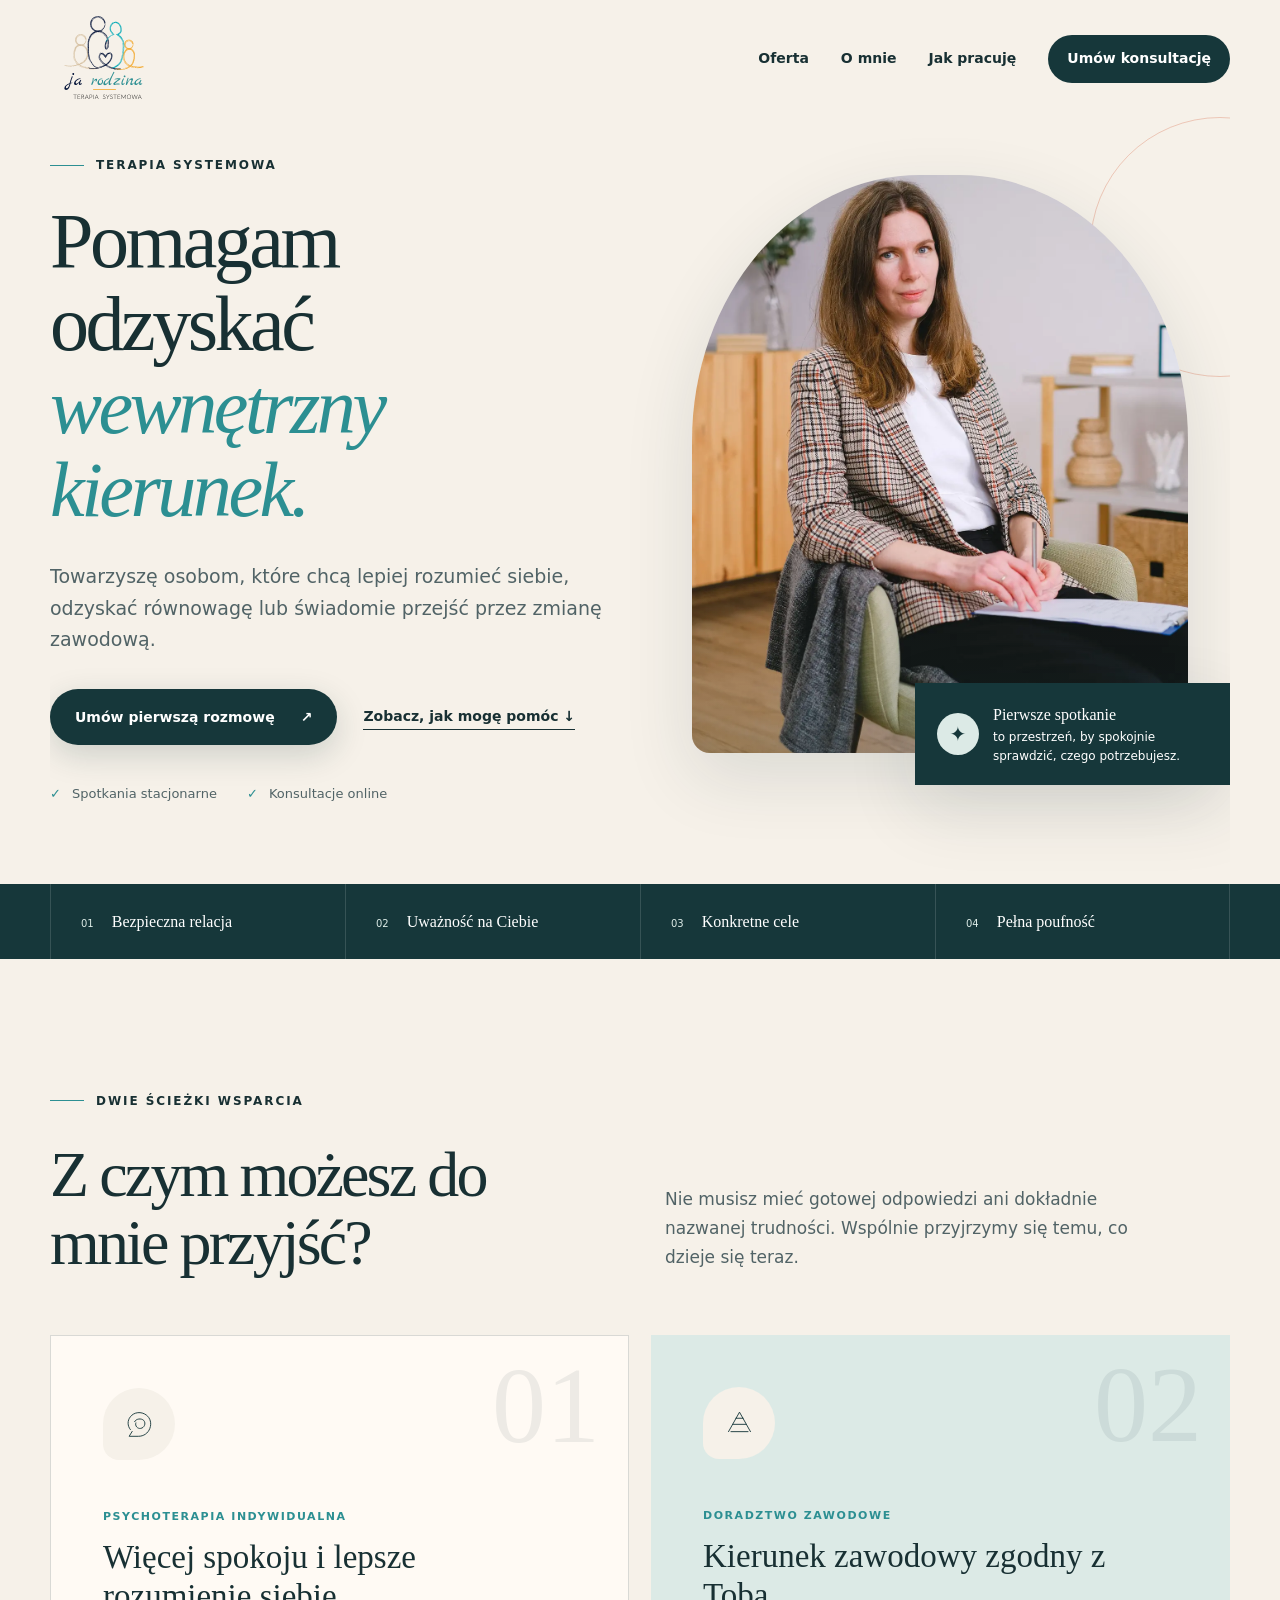
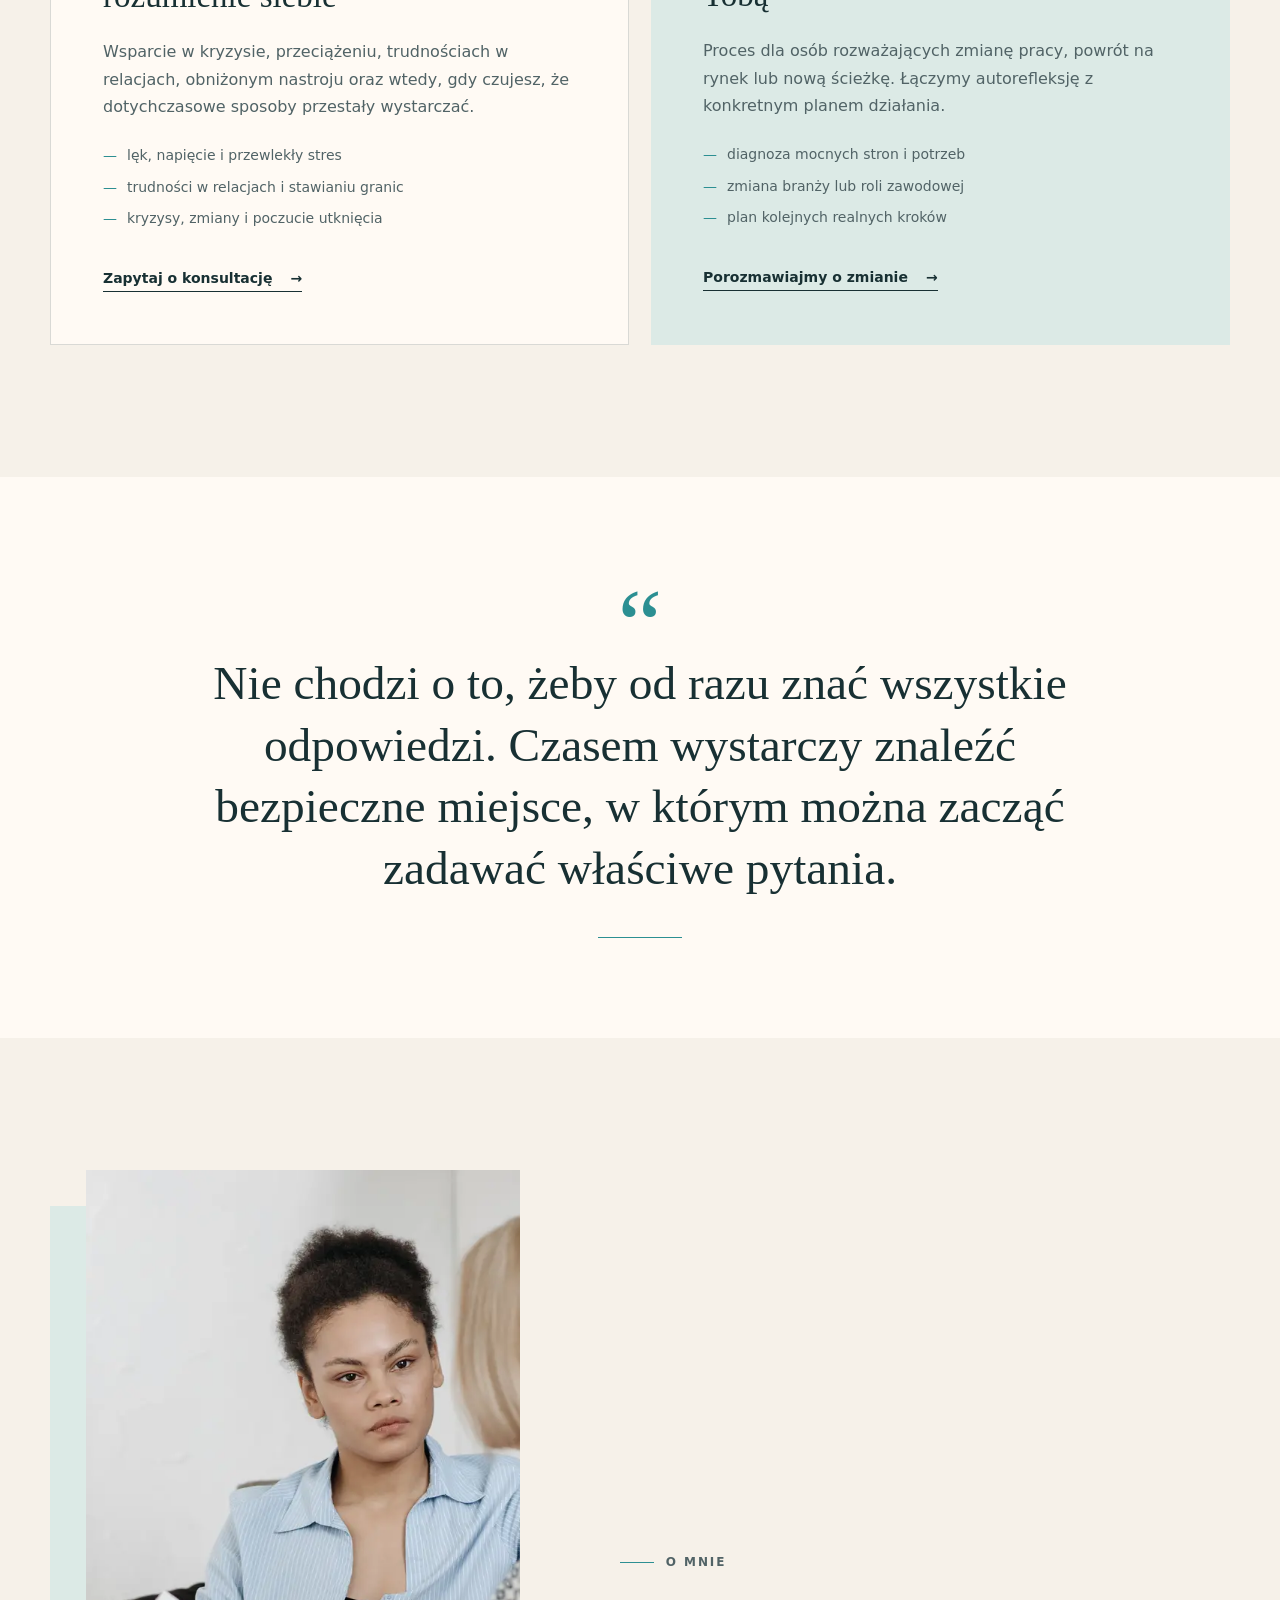
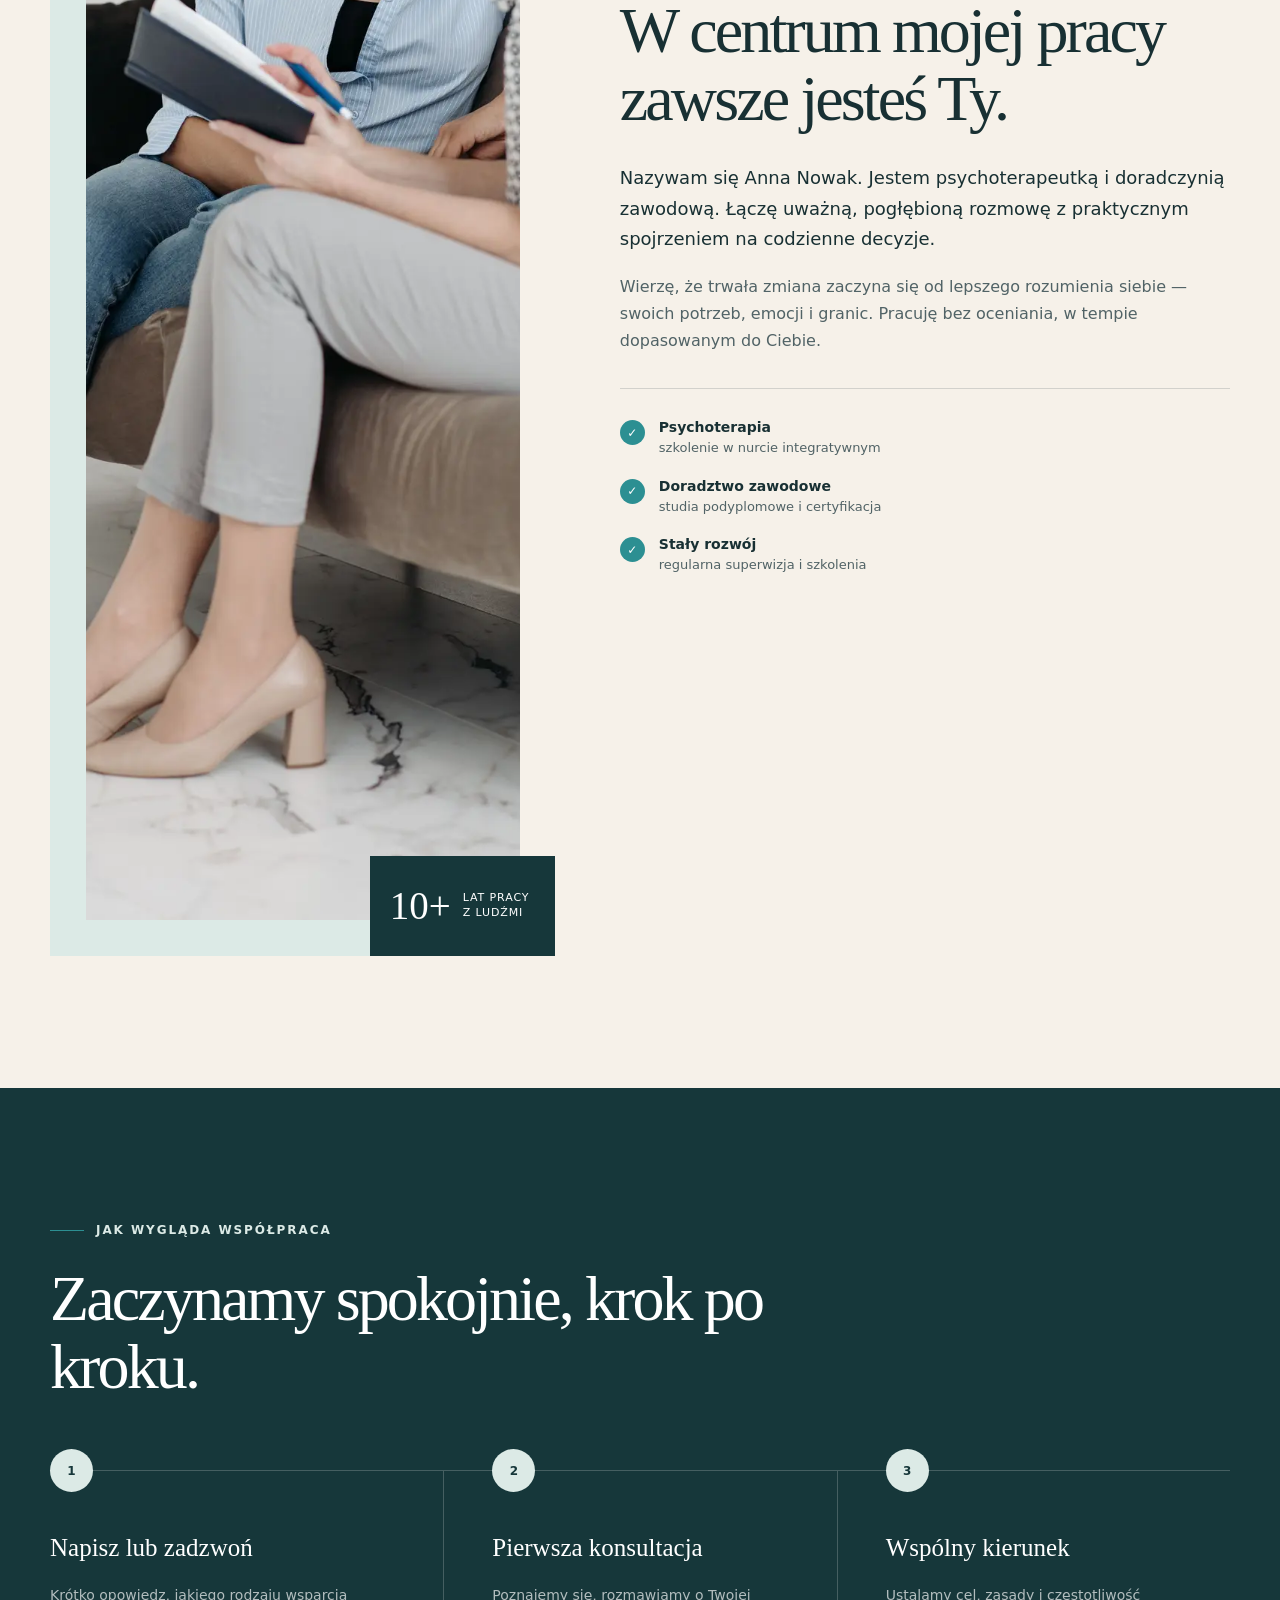
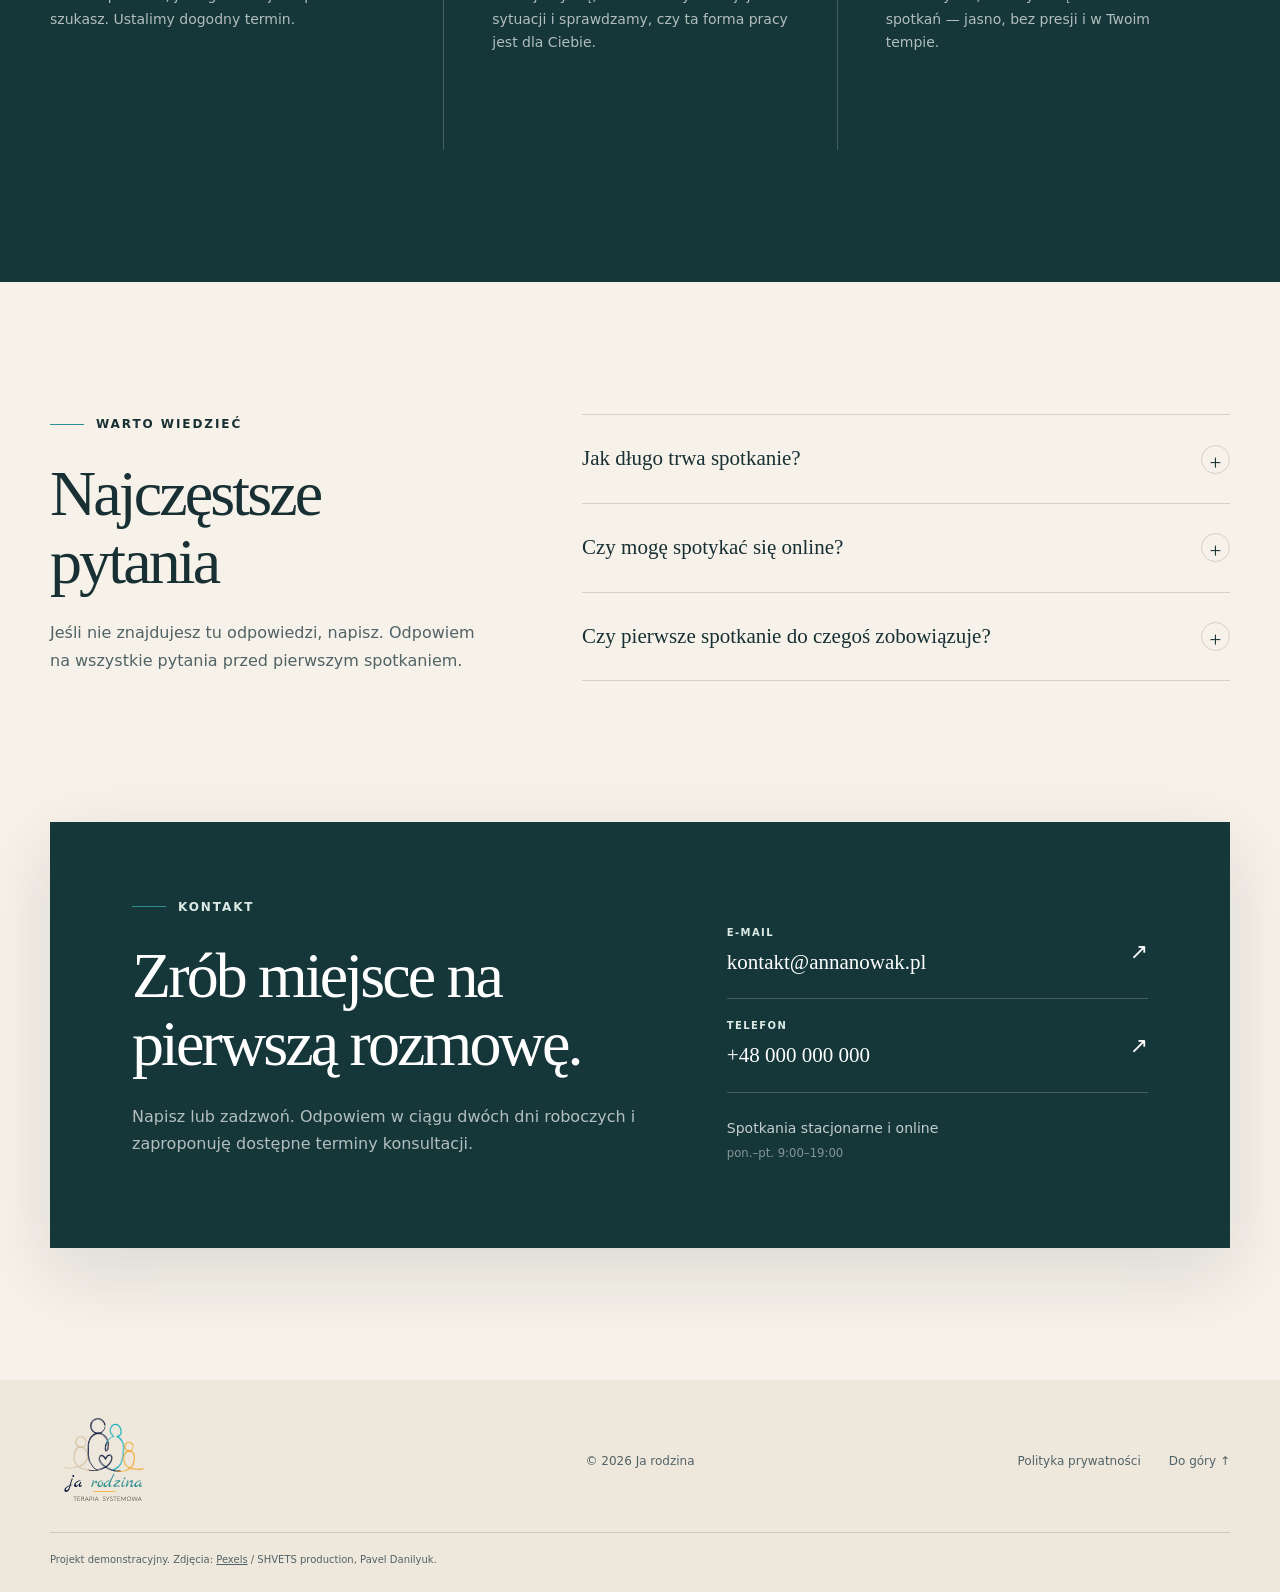
==== commit 72805a80: "copy - zmiany" ====
--- a/index.html
+++ b/index.html
@@ -7,7 +7,7 @@
       name="description"
       content="Psychoterapia indywidualna i doradztwo zawodowe — bezpieczna przestrzeń do odzyskania równowagi i obrania własnego kierunku." />
     <meta name="theme-color" content="#16373a" />
-    <title>Ja rodzina — psychoterapia i doradztwo zawodowe</title>
+    <title>Ja rodzina — terapia systemowa</title>
     <link rel="icon" type="image/svg+xml" href="assets/favicon.svg" />
     <link rel="preload" href="assets/therapist.webp" as="image" type="image/webp" />
     <link rel="stylesheet" href="styles.css" />
@@ -18,10 +18,10 @@
 
     <header class="site-header" id="top">
       <div class="nav-wrap shell">
-        <a class="brand" href="#top" aria-label="Anna Nowak — strona główna">
+        <a class="brand" href="#top" aria-label="Ja rodzina— strona główna">
           <img src="assets/logo.svg" alt="Ja rodzina" />
 
-          <span class="brand-copy"><small>psychoterapia · doradztwo zawodowe</small></span>
+          <!-- <span class="brand-copy"><small>terapia systemowa</small></span> -->
         </a>
         <button class="menu-toggle" type="button" aria-expanded="false" aria-controls="site-nav">
           <span></span><span></span><span></span><span class="sr-only">Otwórz menu</span>
@@ -38,7 +38,7 @@
     <main id="main">
       <section class="hero shell" aria-labelledby="hero-title">
         <div class="hero-copy reveal">
-          <p class="eyebrow"><span></span> Psychoterapia i rozwój zawodowy</p>
+          <p class="eyebrow"><span></span> Terapia systemowa</p>
           <h1 id="hero-title">Pomagam odzyskać <em>wewnętrzny kierunek.</em></h1>
           <p class="hero-lead">
             Towarzyszę osobom, które chcą lepiej rozumieć siebie, odzyskać równowagę lub świadomie przejść przez zmianę
@@ -266,10 +266,9 @@
     <footer class="site-footer">
       <div class="shell footer-grid">
         <div class="brand footer-brand">
-          <span class="brand-mark" aria-hidden="true">A</span>
-          <span class="brand-copy"><strong>Anna Nowak</strong><small>psychoterapia · doradztwo zawodowe</small></span>
-        </div>
-        <p>© <span id="year"></span> Anna Nowak</p>
+          <img src="assets/logo.svg" alt="Ja rodzina" />
+        </div>
+        <p>© <span id="year"></span> Ja rodzina</p>
         <div class="footer-links"><a href="#">Polityka prywatności</a><a href="#top">Do góry ↑</a></div>
       </div>
       <div class="shell photo-credit">
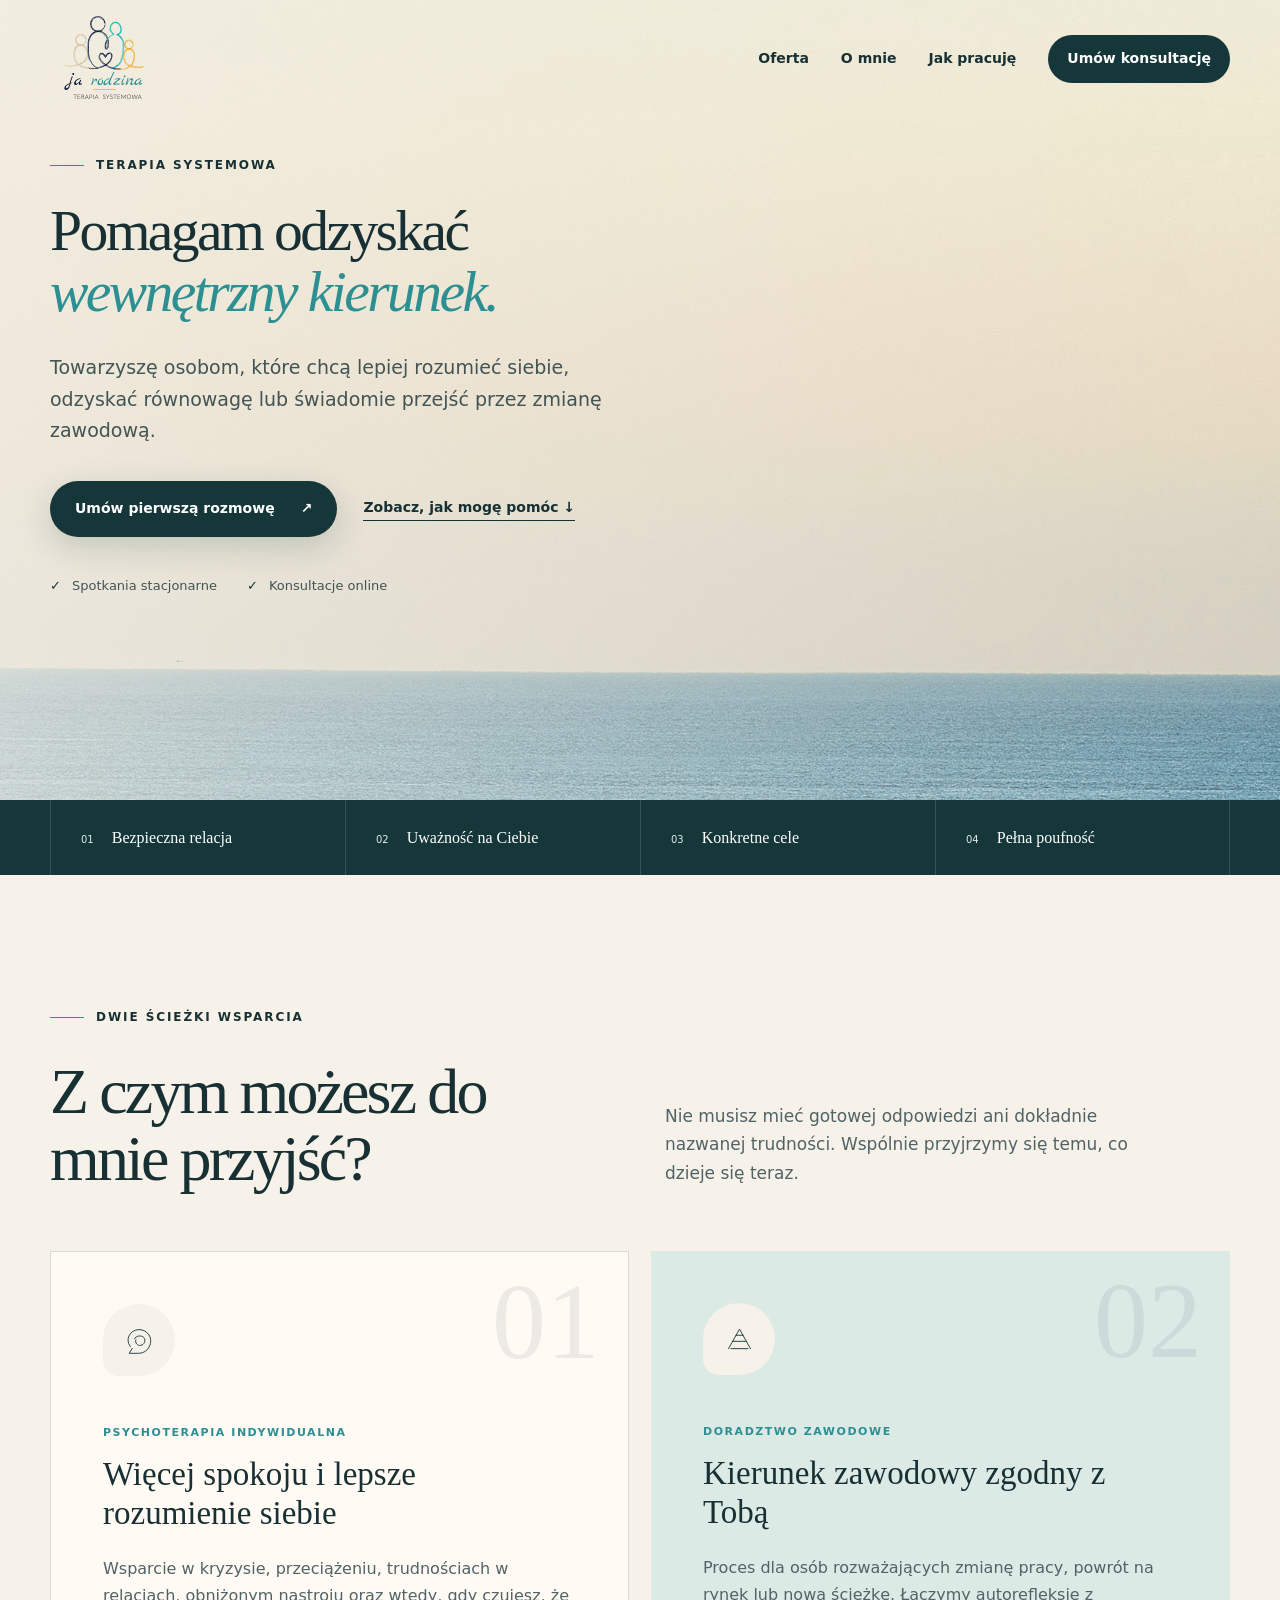
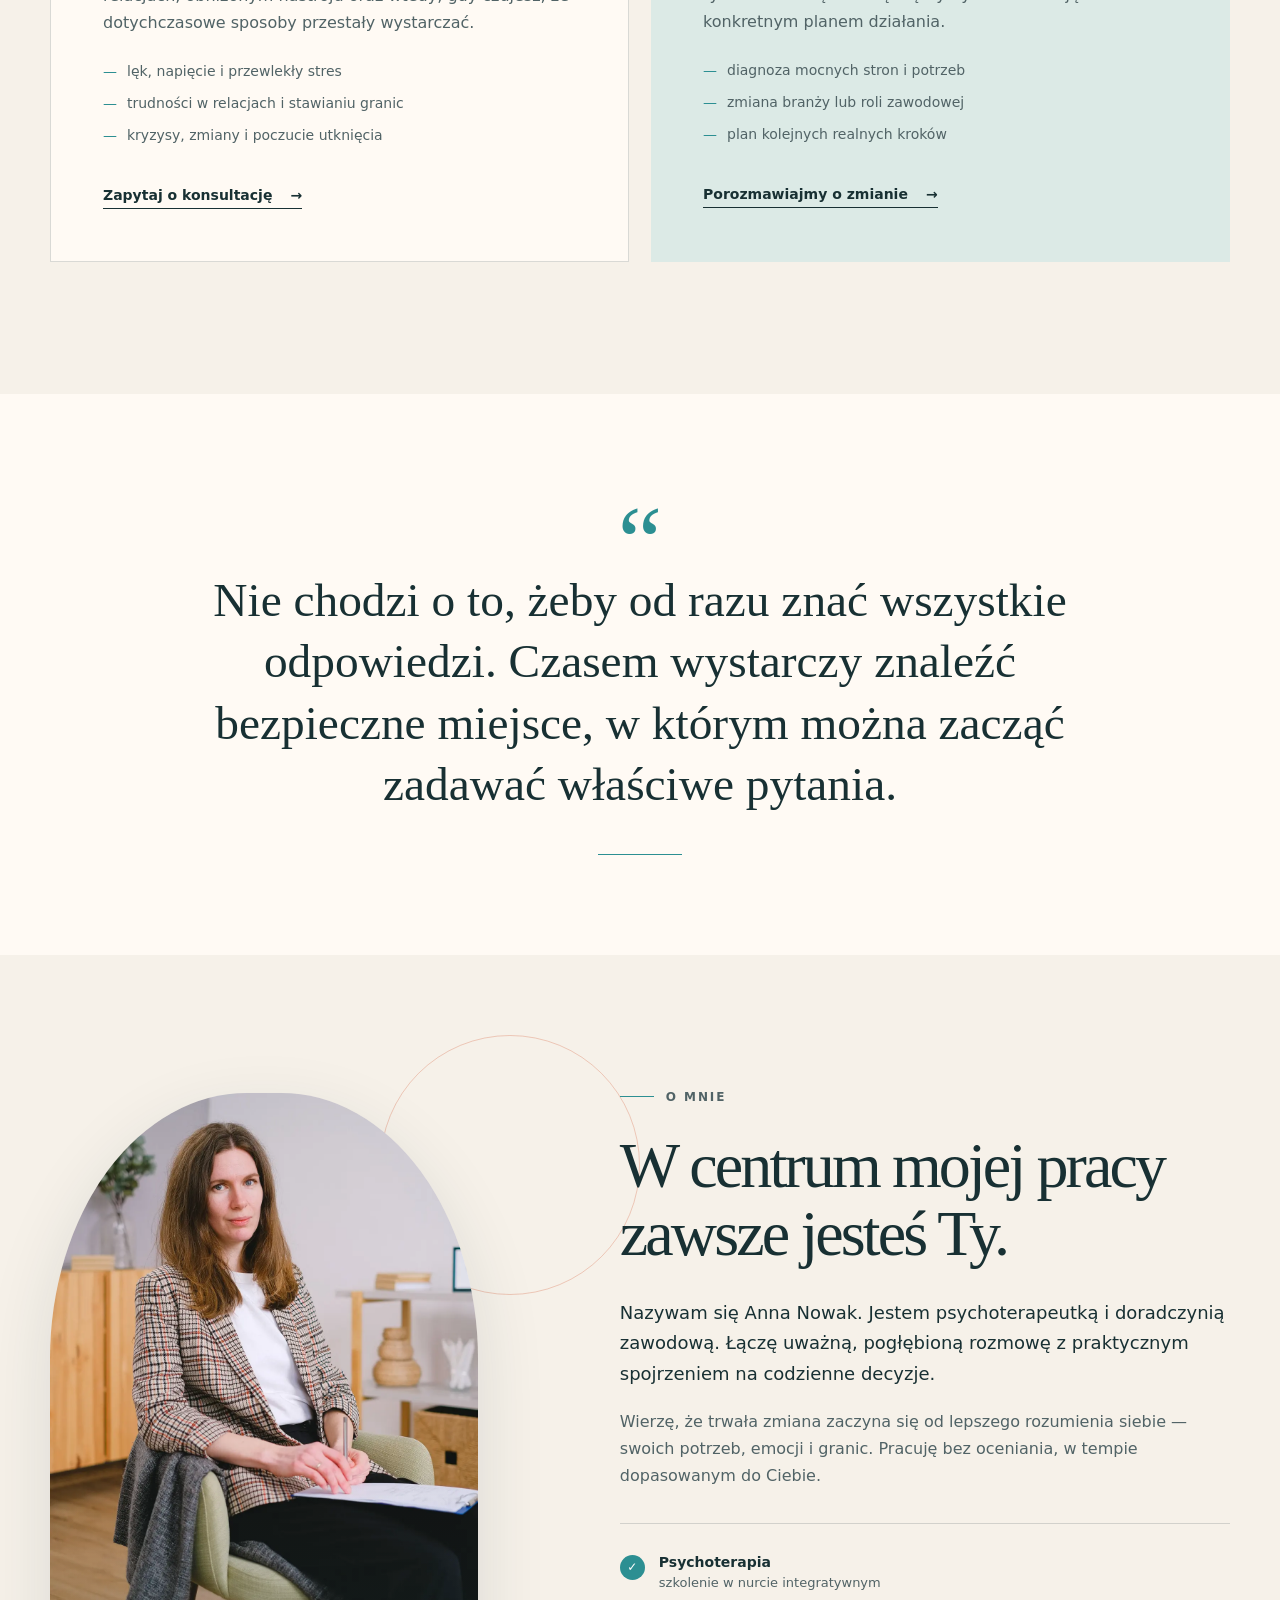
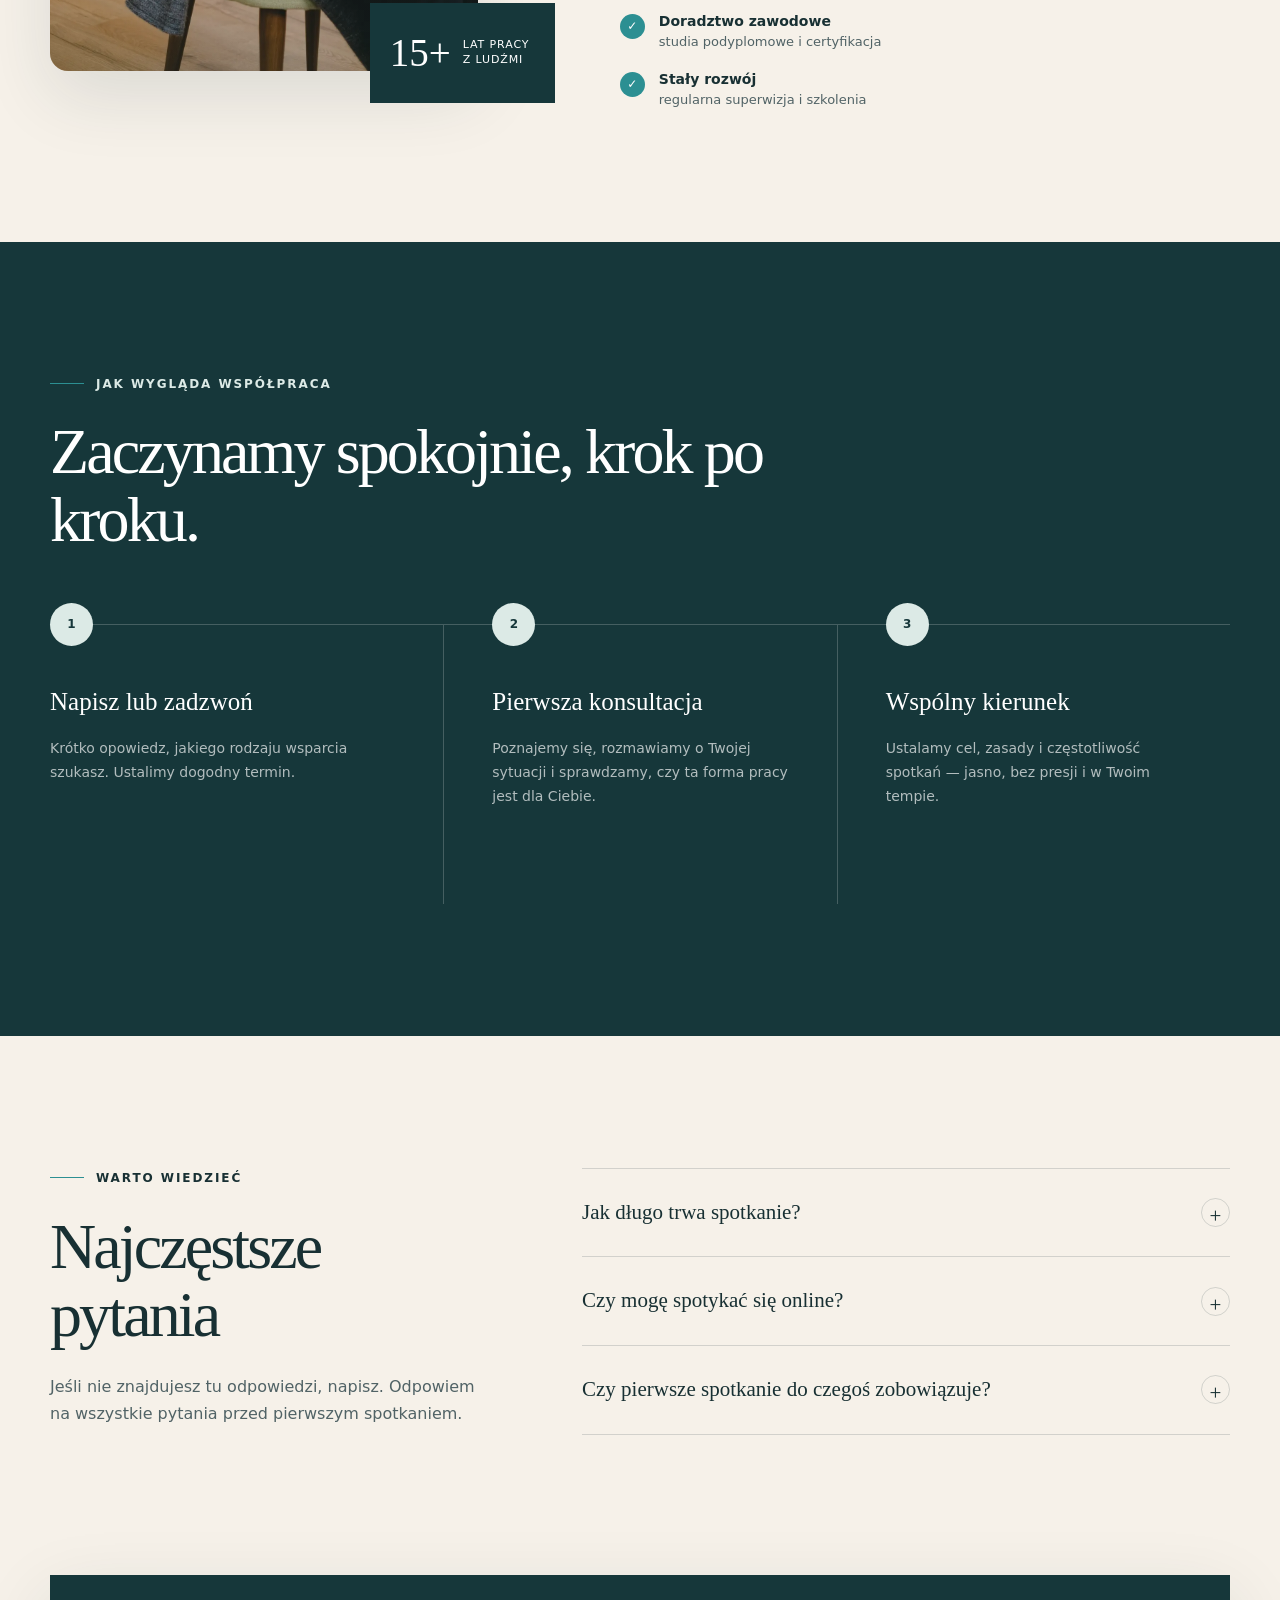
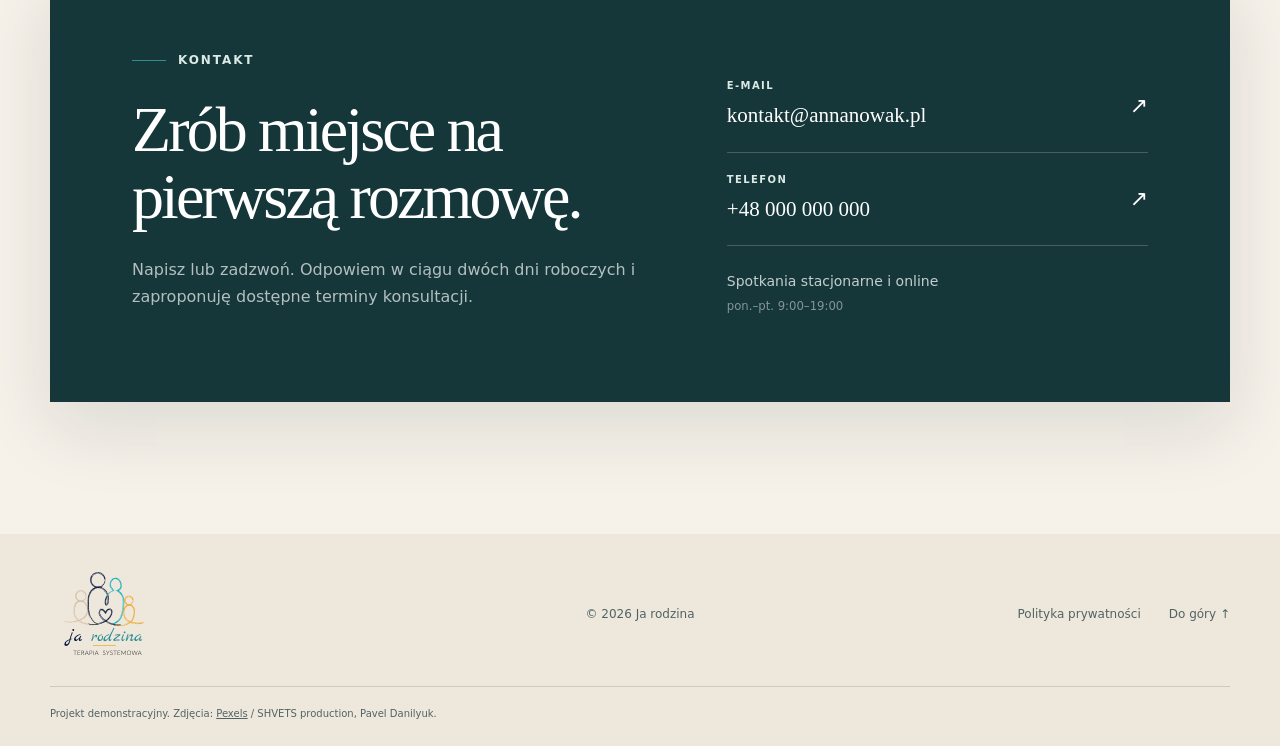
==== commit 3c308eac: "zmiana layoutu" ====
--- a/index.html
+++ b/index.html
@@ -36,37 +36,26 @@
     </header>
 
     <main id="main">
-      <section class="hero shell" aria-labelledby="hero-title">
-        <div class="hero-copy reveal">
-          <p class="eyebrow"><span></span> Terapia systemowa</p>
-          <h1 id="hero-title">Pomagam odzyskać <em>wewnętrzny kierunek.</em></h1>
-          <p class="hero-lead">
-            Towarzyszę osobom, które chcą lepiej rozumieć siebie, odzyskać równowagę lub świadomie przejść przez zmianę
-            zawodową.
-          </p>
-          <div class="hero-actions">
-            <a class="button button-primary" href="#kontakt">Umów pierwszą rozmowę <span aria-hidden="true">↗</span></a>
-            <a class="text-link" href="#oferta">Zobacz, jak mogę pomóc <span aria-hidden="true">↓</span></a>
-          </div>
-          <ul class="hero-meta" aria-label="Formy spotkań">
-            <li><span aria-hidden="true">✓</span> Spotkania stacjonarne</li>
-            <li><span aria-hidden="true">✓</span> Konsultacje online</li>
-          </ul>
-        </div>
-
-        <div class="hero-visual reveal reveal-delay">
-          <div class="hero-image-frame">
-            <img
-              src="assets/therapist.webp"
-              width="1050"
-              height="1350"
-              alt="Psychoterapeutka siedząca w jasnym, spokojnym gabinecie" />
-          </div>
-          <div class="hero-note">
-            <span class="note-icon" aria-hidden="true">✦</span>
-            <p><strong>Pierwsze spotkanie</strong><br />to przestrzeń, by spokojnie sprawdzić, czego potrzebujesz.</p>
-          </div>
-          <span class="hero-orbit" aria-hidden="true"></span>
+      <section class="hero" aria-labelledby="hero-title">
+        <div class="shell hero-inner">
+          <div class="hero-copy reveal">
+            <p class="eyebrow"><span></span> Terapia systemowa</p>
+            <h1 id="hero-title">Pomagam odzyskać <em>wewnętrzny kierunek.</em></h1>
+            <p class="hero-lead">
+              Towarzyszę osobom, które chcą lepiej rozumieć siebie, odzyskać równowagę lub świadomie przejść przez
+              zmianę zawodową.
+            </p>
+            <div class="hero-actions">
+              <a class="button button-primary" href="#kontakt"
+                >Umów pierwszą rozmowę <span aria-hidden="true">↗</span></a
+              >
+              <a class="text-link" href="#oferta">Zobacz, jak mogę pomóc <span aria-hidden="true">↓</span></a>
+            </div>
+            <ul class="hero-meta" aria-label="Formy spotkań">
+              <li><span aria-hidden="true">✓</span> Spotkania stacjonarne</li>
+              <li><span aria-hidden="true">✓</span> Konsultacje online</li>
+            </ul>
+          </div>
         </div>
       </section>
 
@@ -148,17 +137,38 @@
       </section>
 
       <section class="about section shell" id="o-mnie" aria-labelledby="about-title">
-        <div class="about-image reveal">
+
+        <div class="hero-visual reveal reveal-delay">
+          <div class="hero-image-frame">
+            <img
+              src="assets/therapist.webp"
+              width="1050"
+              height="1350"
+              alt="Psychoterapeutka siedząca w jasnym, spokojnym gabinecie" />
+          </div>
+          <!-- <div class="hero-note">
+            <span class="note-icon" aria-hidden="true">✦</span>
+            <p><strong>Pierwsze spotkanie</strong><br />to przestrzeń, by spokojnie sprawdzić, czego potrzebujesz.</p>
+          </div> -->
+             <div class="about-badge">
+            <strong>15+</strong><span>lat pracy<br />z ludźmi</span>
+          </div>
+          <span class="hero-orbit" aria-hidden="true"></span>
+        </div>
+
+        <!-- <div class="about-image reveal">
           <img
-            src="assets/session.webp"
+            src="assets/therapist.webp"
             width="1050"
             height="1350"
             loading="lazy"
-            alt="Spokojna rozmowa podczas indywidualnej konsultacji" />
+            alt="Psychoterapeutka siedząca w jasnym, spokojnym gabinecie" />
+
           <div class="about-badge">
             <strong>10+</strong><span>lat pracy<br />z ludźmi</span>
           </div>
-        </div>
+          <span class="hero-orbit" aria-hidden="true"></span>
+        </div> -->
         <div class="about-copy reveal reveal-delay">
           <p class="eyebrow"><span></span> O mnie</p>
           <h2 id="about-title">W centrum mojej pracy zawsze jesteś Ty.</h2>
--- a/styles.css
+++ b/styles.css
@@ -31,6 +31,7 @@
   font-size: 16px;
   line-height: 1.7;
   -webkit-font-smoothing: antialiased;
+  overflow-x: hidden;
 }
 img {
   display: block;
@@ -182,15 +183,98 @@
 }
 
 .hero {
+  position: relative;
+  width: 100%;
   min-height: 800px;
   padding-top: 155px;
   padding-bottom: 78px;
+  background-image: linear-gradient(90deg, rgba(246, 241, 233, 0.75), rgba(246, 241, 233, 0.2)), url("assets/hero.jpg");
+  background-position: center bottom;
+  background-size: cover;
+  background-repeat: no-repeat;
+  overflow: hidden;
+}
+.hero-inner {
   display: grid;
   grid-template-columns: 1.02fr 0.98fr;
   align-items: center;
   gap: 82px;
+}
+.hero-copy {
+  color: var(--ink);
+}
+
+/* do sprawdzenia, czy używane  */
+.hero-visual {
+  position: relative;
+  min-height: 610px;
+}
+.hero-image-frame {
+  position: absolute;
+  inset: 0 42px 32px 0;
   overflow: hidden;
-}
+  border-radius: 46% 46% 18px 18px;
+  box-shadow: var(--shadow);
+}
+.hero-image-frame::after {
+  content: "";
+  position: absolute;
+  inset: 0;
+  background: linear-gradient(180deg, transparent 68%, rgba(22, 55, 58, 0.18));
+}
+.hero-image-frame img {
+  width: 100%;
+  height: 100%;
+  object-fit: cover;
+  object-position: center 31%;
+}
+.hero-note {
+  position: absolute;
+  z-index: 2;
+  right: 0;
+  bottom: 0;
+  display: flex;
+  align-items: center;
+  gap: 14px;
+  width: min(315px, 78%);
+  padding: 20px 22px;
+  color: white;
+  background: var(--forest);
+  box-shadow: var(--shadow);
+}
+.hero-note p {
+  margin: 0;
+  font-size: 12px;
+  line-height: 1.55;
+}
+.hero-note strong {
+  font-family: var(--serif);
+  font-size: 16px;
+  font-weight: 500;
+}
+.note-icon {
+  display: grid;
+  flex: 0 0 auto;
+  place-items: center;
+  width: 42px;
+  height: 42px;
+  color: var(--forest);
+  background: var(--turquoise-soft);
+  border-radius: 50%;
+  font-size: 20px;
+}
+.hero-orbit {
+  position: absolute;
+  z-index: -1;
+  right: -120px;
+  top: -58px;
+  width: 260px;
+  height: 260px;
+  border: 1px solid rgba(217, 118, 86, 0.35);
+  border-radius: 50%;
+}
+/* dotąd sprawdzić */
+
 .eyebrow {
   display: flex;
   align-items: center;
@@ -216,7 +300,8 @@
 }
 .hero h1 {
   max-width: 670px;
-  font-size: clamp(54px, 6.1vw, 86px);
+  font-size: clamp(42px, 4.5vw, 64px);
+  color: var(--ink);
 }
 .hero h1 em {
   color: var(--turquoise);
@@ -225,7 +310,7 @@
 .hero-lead {
   max-width: 620px;
   margin: 30px 0 34px;
-  color: var(--ink-soft);
+  color: rgba(24, 48, 51, 0.8);
   font-size: 19px;
   line-height: 1.65;
 }
@@ -259,6 +344,7 @@
   transform: translateY(-2px);
 }
 .text-link {
+  color: var(--ink);
   font-size: 14px;
   font-weight: 700;
   text-decoration: none;
@@ -270,82 +356,14 @@
   gap: 20px 30px;
   margin: 38px 0 0;
   padding: 0;
-  color: var(--ink-soft);
+  color: rgba(24, 48, 51, 0.8);
   list-style: none;
   font-size: 13px;
 }
 .hero-meta span {
   margin-right: 7px;
-  color: var(--turquoise);
+  color: var(--forest);
   font-weight: 800;
-}
-.hero-visual {
-  position: relative;
-  min-height: 610px;
-}
-.hero-image-frame {
-  position: absolute;
-  inset: 0 42px 32px 0;
-  overflow: hidden;
-  border-radius: 46% 46% 18px 18px;
-  box-shadow: var(--shadow);
-}
-.hero-image-frame::after {
-  content: "";
-  position: absolute;
-  inset: 0;
-  background: linear-gradient(180deg, transparent 68%, rgba(22, 55, 58, 0.18));
-}
-.hero-image-frame img {
-  width: 100%;
-  height: 100%;
-  object-fit: cover;
-  object-position: center 31%;
-}
-.hero-note {
-  position: absolute;
-  z-index: 2;
-  right: 0;
-  bottom: 0;
-  display: flex;
-  align-items: center;
-  gap: 14px;
-  width: min(315px, 78%);
-  padding: 20px 22px;
-  color: white;
-  background: var(--forest);
-  box-shadow: var(--shadow);
-}
-.hero-note p {
-  margin: 0;
-  font-size: 12px;
-  line-height: 1.55;
-}
-.hero-note strong {
-  font-family: var(--serif);
-  font-size: 16px;
-  font-weight: 500;
-}
-.note-icon {
-  display: grid;
-  flex: 0 0 auto;
-  place-items: center;
-  width: 42px;
-  height: 42px;
-  color: var(--forest);
-  background: var(--turquoise-soft);
-  border-radius: 50%;
-  font-size: 20px;
-}
-.hero-orbit {
-  position: absolute;
-  z-index: -1;
-  right: -120px;
-  top: -58px;
-  width: 260px;
-  height: 260px;
-  border: 1px solid rgba(217, 118, 86, 0.35);
-  border-radius: 50%;
 }
 
 .trust-strip {
@@ -537,6 +555,8 @@
   aspect-ratio: 4 / 5.25;
   object-fit: cover;
   object-position: center;
+  border-radius: 46% 46% 18px 18px;
+  box-shadow: var(--shadow);
 }
 .about-badge {
   position: absolute;
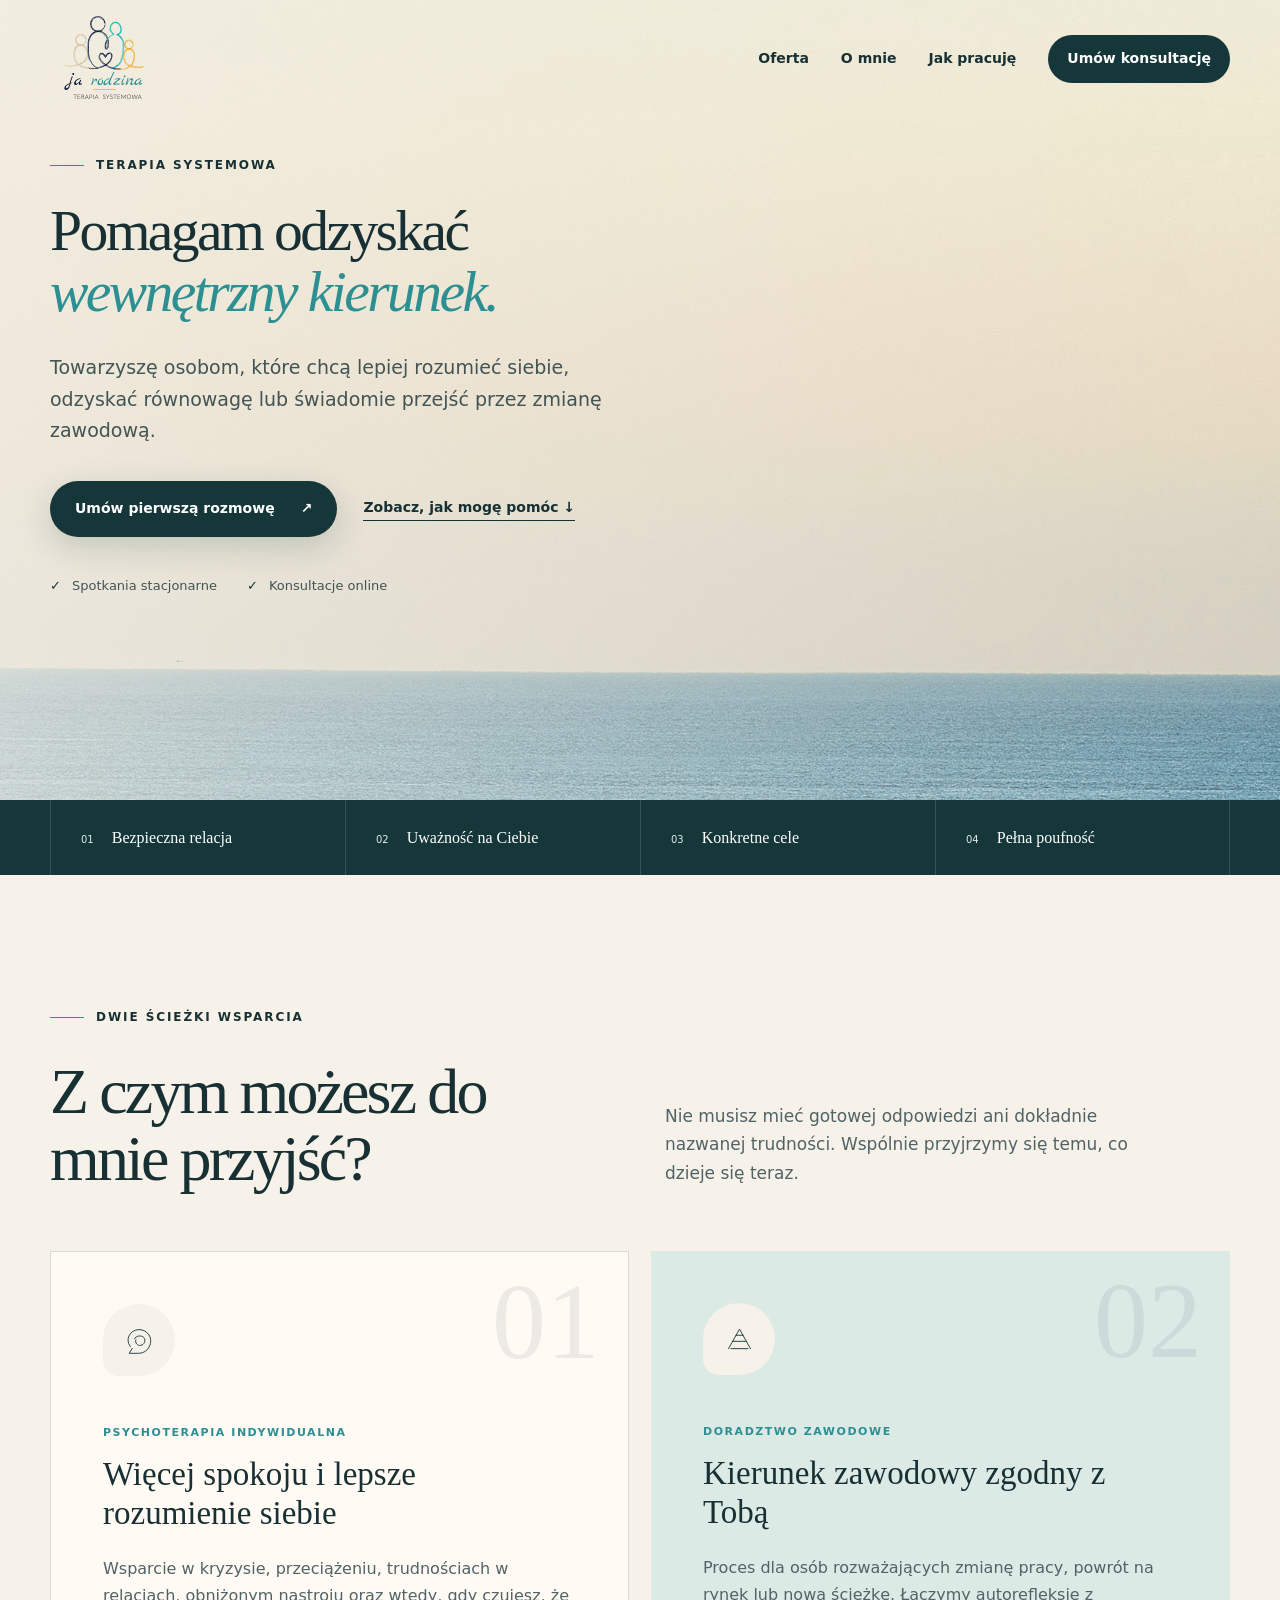
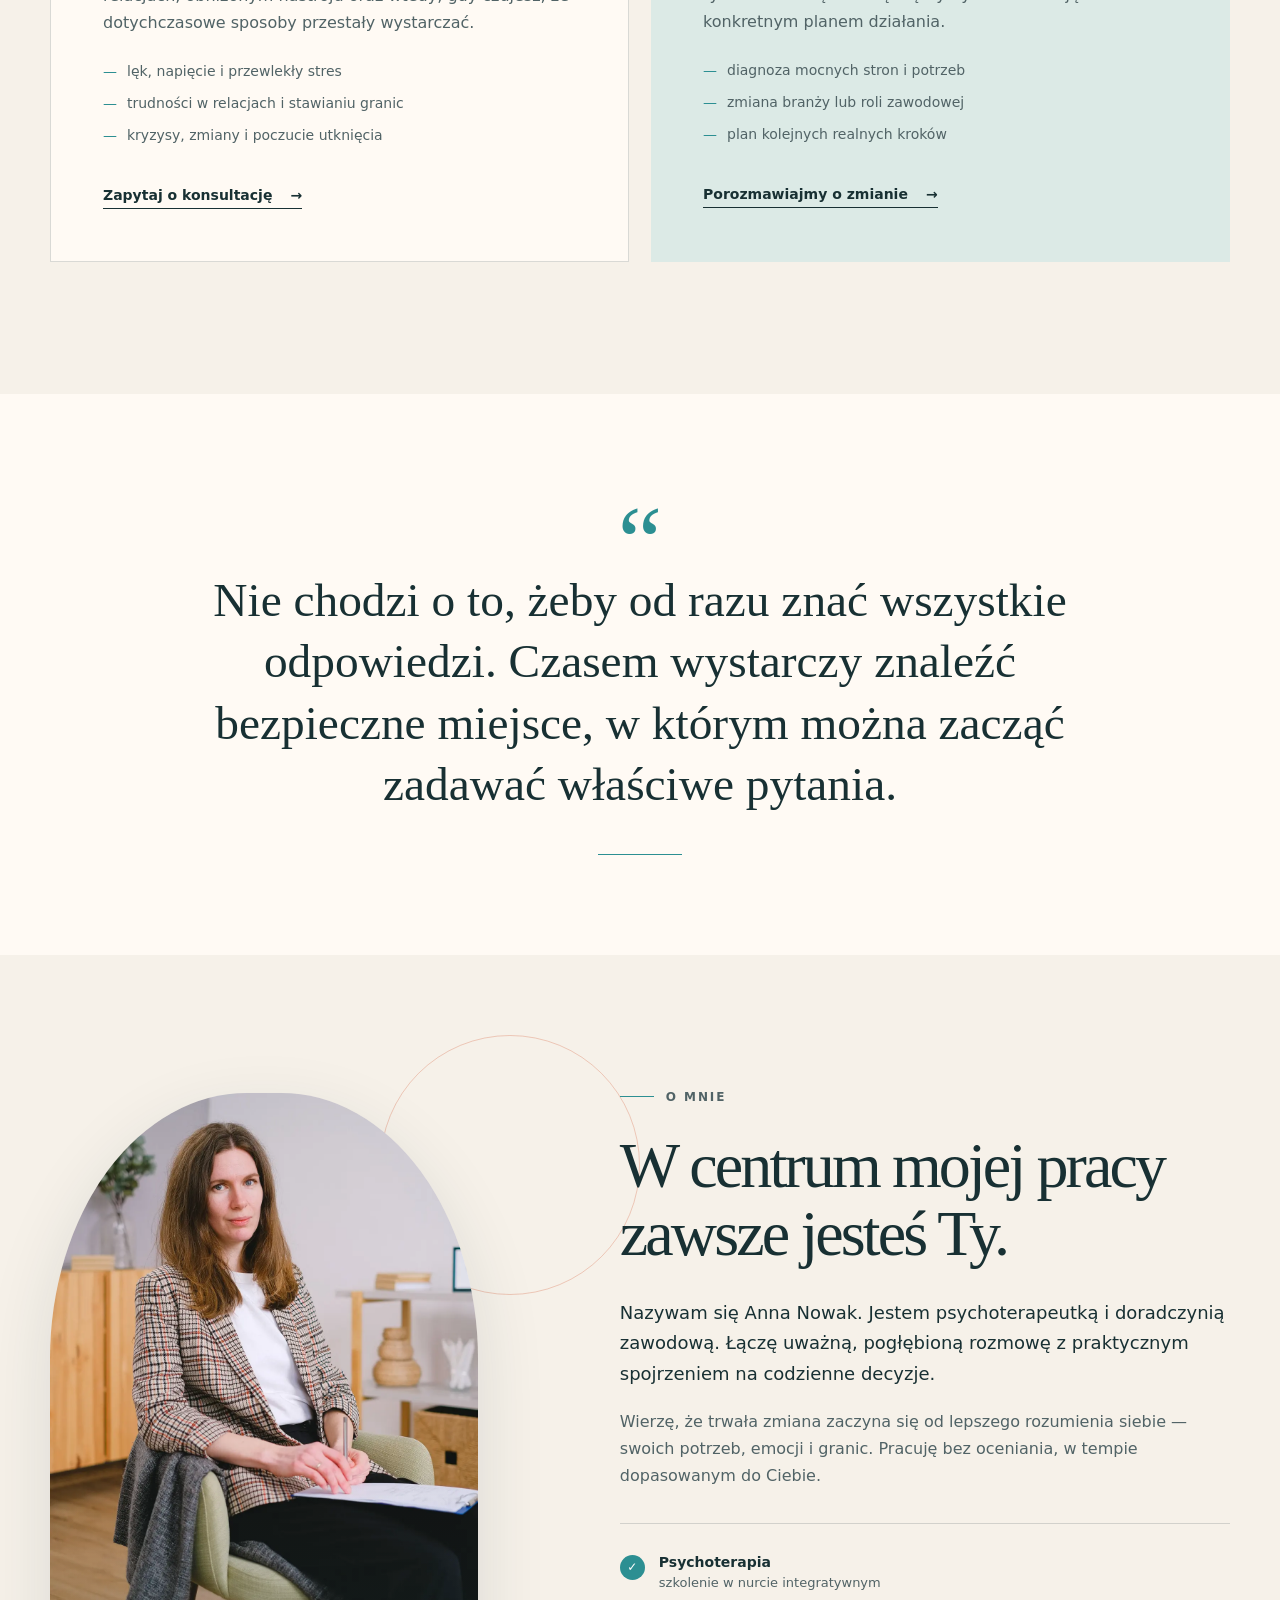
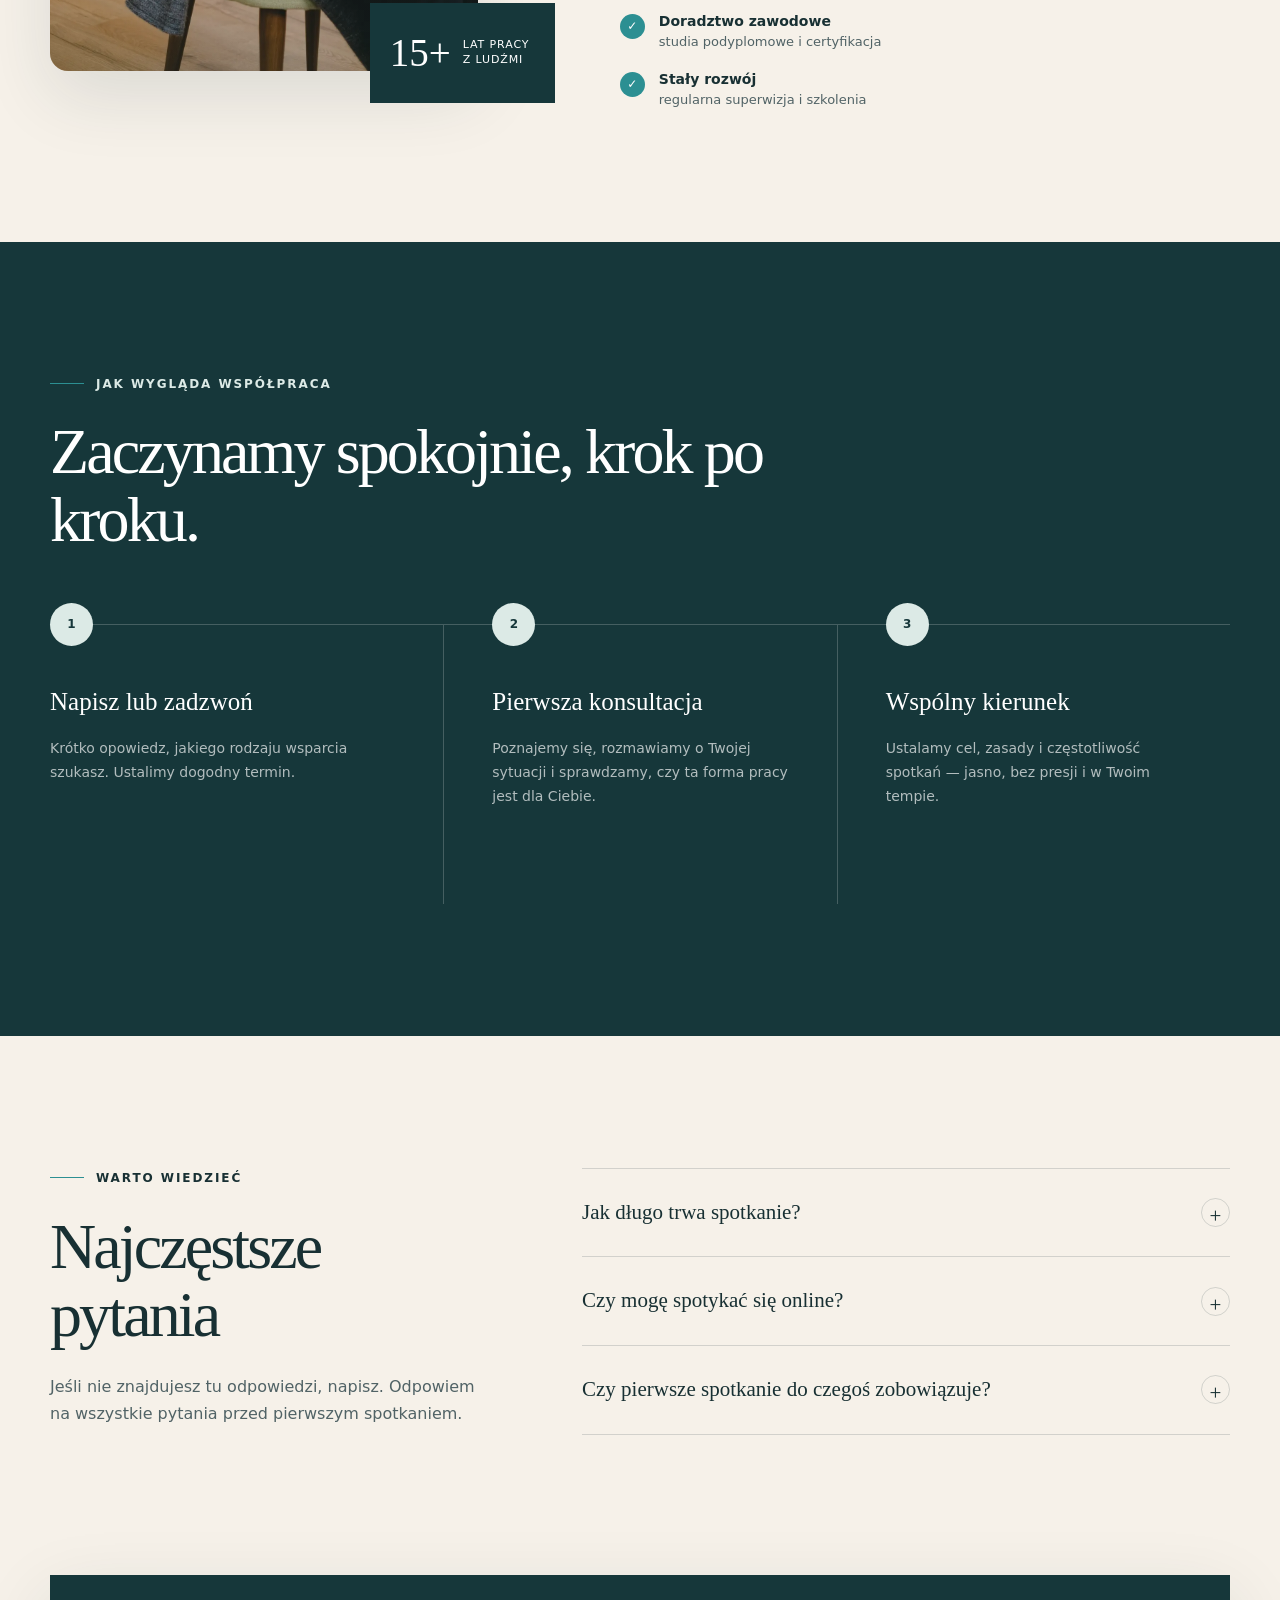
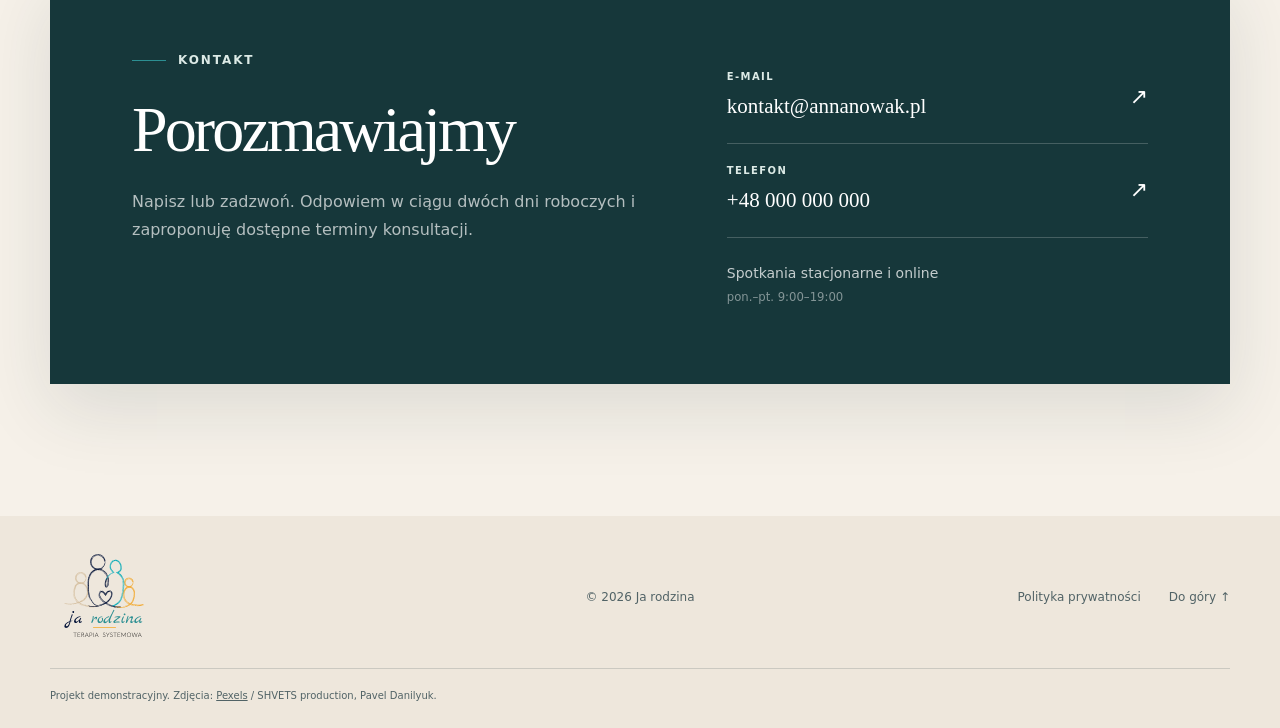
==== commit cb6ae992: "podstrona z polityką prywatności - draft" ====
--- a/index.html
+++ b/index.html
@@ -255,7 +255,7 @@
         <div class="shell contact-card reveal">
           <div class="contact-copy">
             <p class="eyebrow light"><span></span> Kontakt</p>
-            <h2 id="contact-title">Zrób miejsce na pierwszą rozmowę.</h2>
+            <h2 id="contact-title">Porozmawiajmy</h2>
             <p>Napisz lub zadzwoń. Odpowiem w ciągu dwóch dni roboczych i zaproponuję dostępne terminy konsultacji.</p>
           </div>
           <div class="contact-links">
@@ -279,7 +279,7 @@
           <img src="assets/logo.svg" alt="Ja rodzina" />
         </div>
         <p>© <span id="year"></span> Ja rodzina</p>
-        <div class="footer-links"><a href="#">Polityka prywatności</a><a href="#top">Do góry ↑</a></div>
+        <div class="footer-links"><a href="polityka_prywatności.html">Polityka prywatności</a><a href="#top">Do góry ↑</a></div>
       </div>
       <div class="shell photo-credit">
         Projekt demonstracyjny. Zdjęcia: <a href="https://www.pexels.com/" rel="noopener">Pexels</a> / SHVETS
--- a/styles.css
+++ b/styles.css
@@ -51,6 +51,70 @@
 .section {
   padding-block: 132px;
 }
+.privacy-main {
+  padding-block: 150px 100px;
+}
+.privacy-content {
+  max-width: 900px;
+  margin-inline: auto;
+  padding: clamp(28px, 6vw, 72px);
+  border-radius: 4px;
+  background: var(--paper);
+  box-shadow: var(--shadow);
+}
+.privacy-content h1 {
+  margin: 0 0 10px;
+  font-family: var(--serif);
+  font-size: clamp(38px, 6vw, 64px);
+  font-weight: 400;
+  line-height: 1.1;
+}
+.privacy-content .privacy-updated {
+  margin: 0 0 42px;
+  color: var(--ink-soft);
+  font-size: 14px;
+}
+.privacy-content section + section {
+  margin-top: 36px;
+}
+.privacy-content h2 {
+  margin: 0 0 12px;
+  font-family: var(--serif);
+  font-size: clamp(22px, 3vw, 30px);
+  font-weight: 400;
+  line-height: 1.25;
+}
+.privacy-content p {
+  margin: 0 0 14px;
+}
+.privacy-content ul {
+  padding-left: 24px;
+}
+.privacy-content li + li {
+  margin-top: 6px;
+}
+.privacy-content a {
+  color: var(--turquoise);
+  text-decoration-thickness: 1px;
+  text-underline-offset: 3px;
+}
+.privacy-content code {
+  padding: 2px 5px;
+  border-radius: 3px;
+  background: var(--mist);
+  font-size: 0.9em;
+}
+.privacy-back {
+  display: inline-block;
+  margin-bottom: 24px;
+  color: var(--ink-soft);
+  font-size: 14px;
+  text-decoration: none;
+}
+.privacy-back:hover,
+.privacy-back:focus-visible {
+  color: var(--turquoise);
+}
 .sr-only {
   position: absolute;
   width: 1px;
